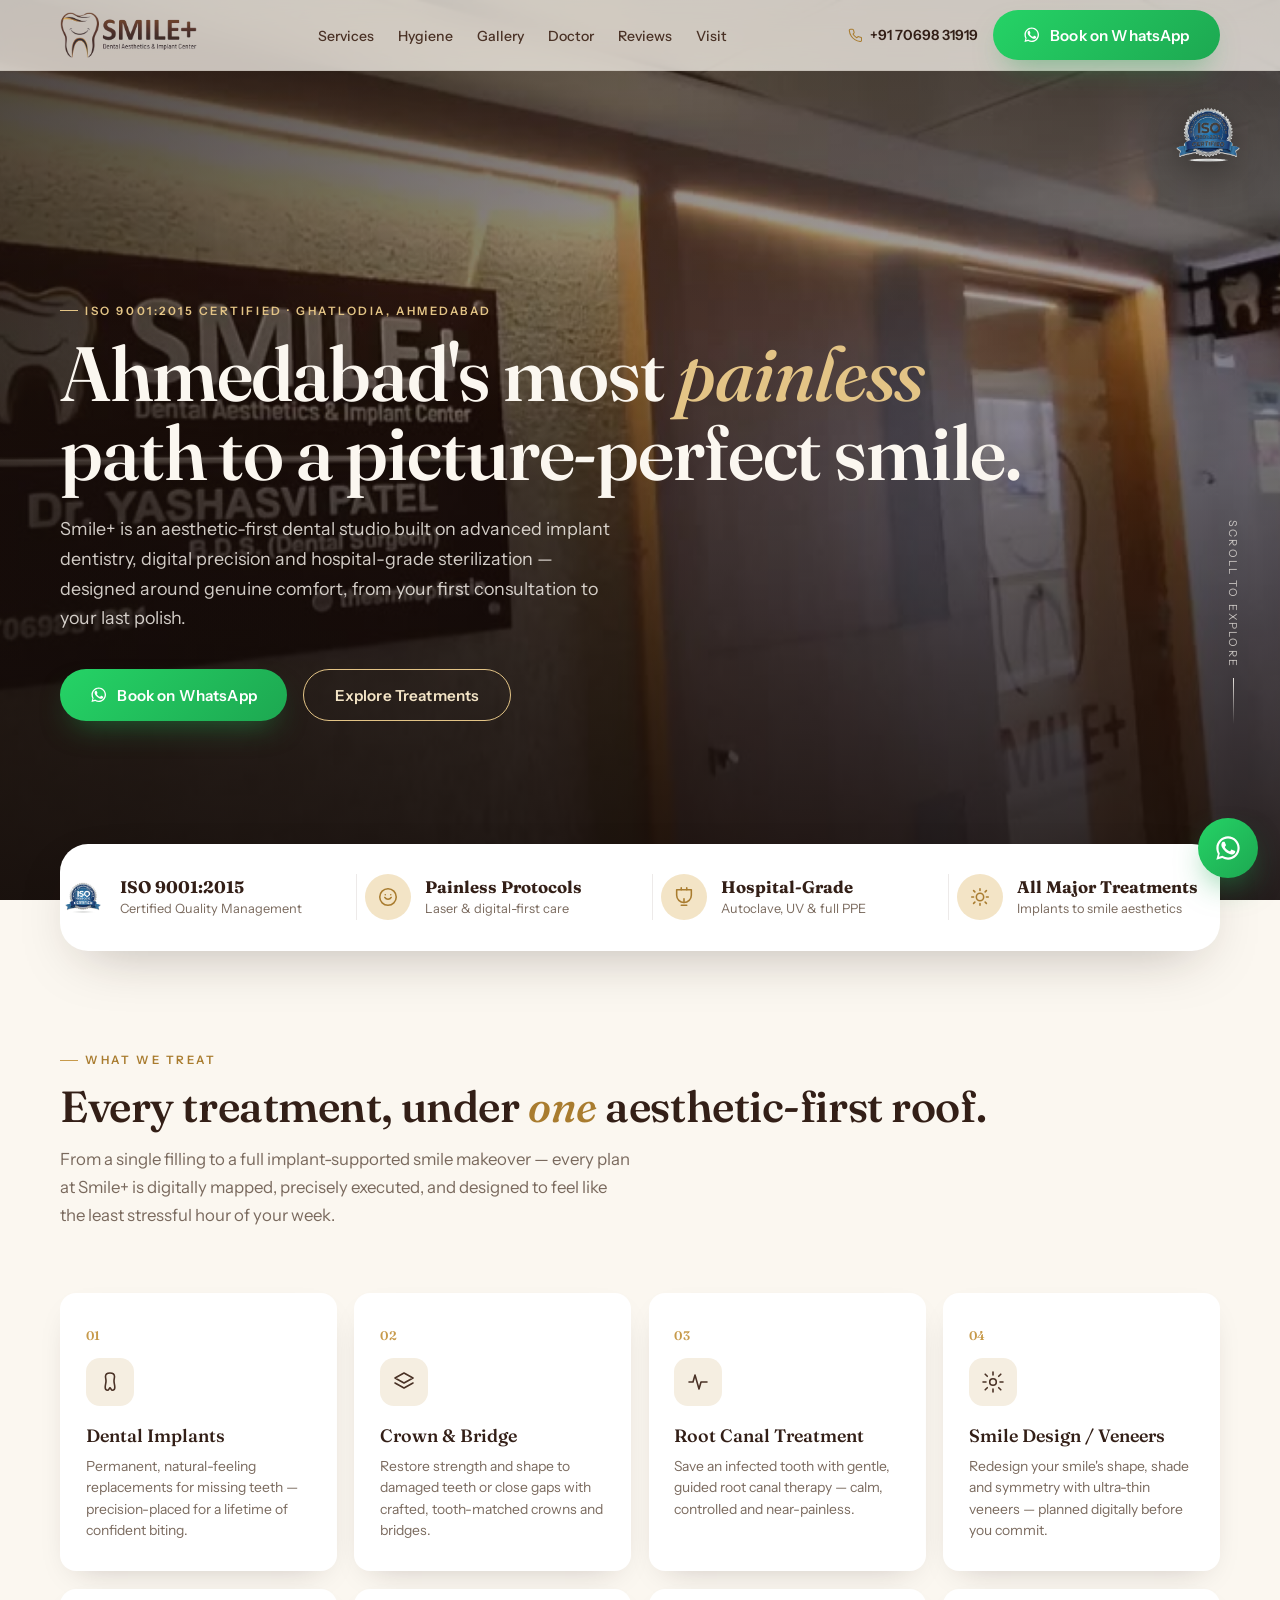
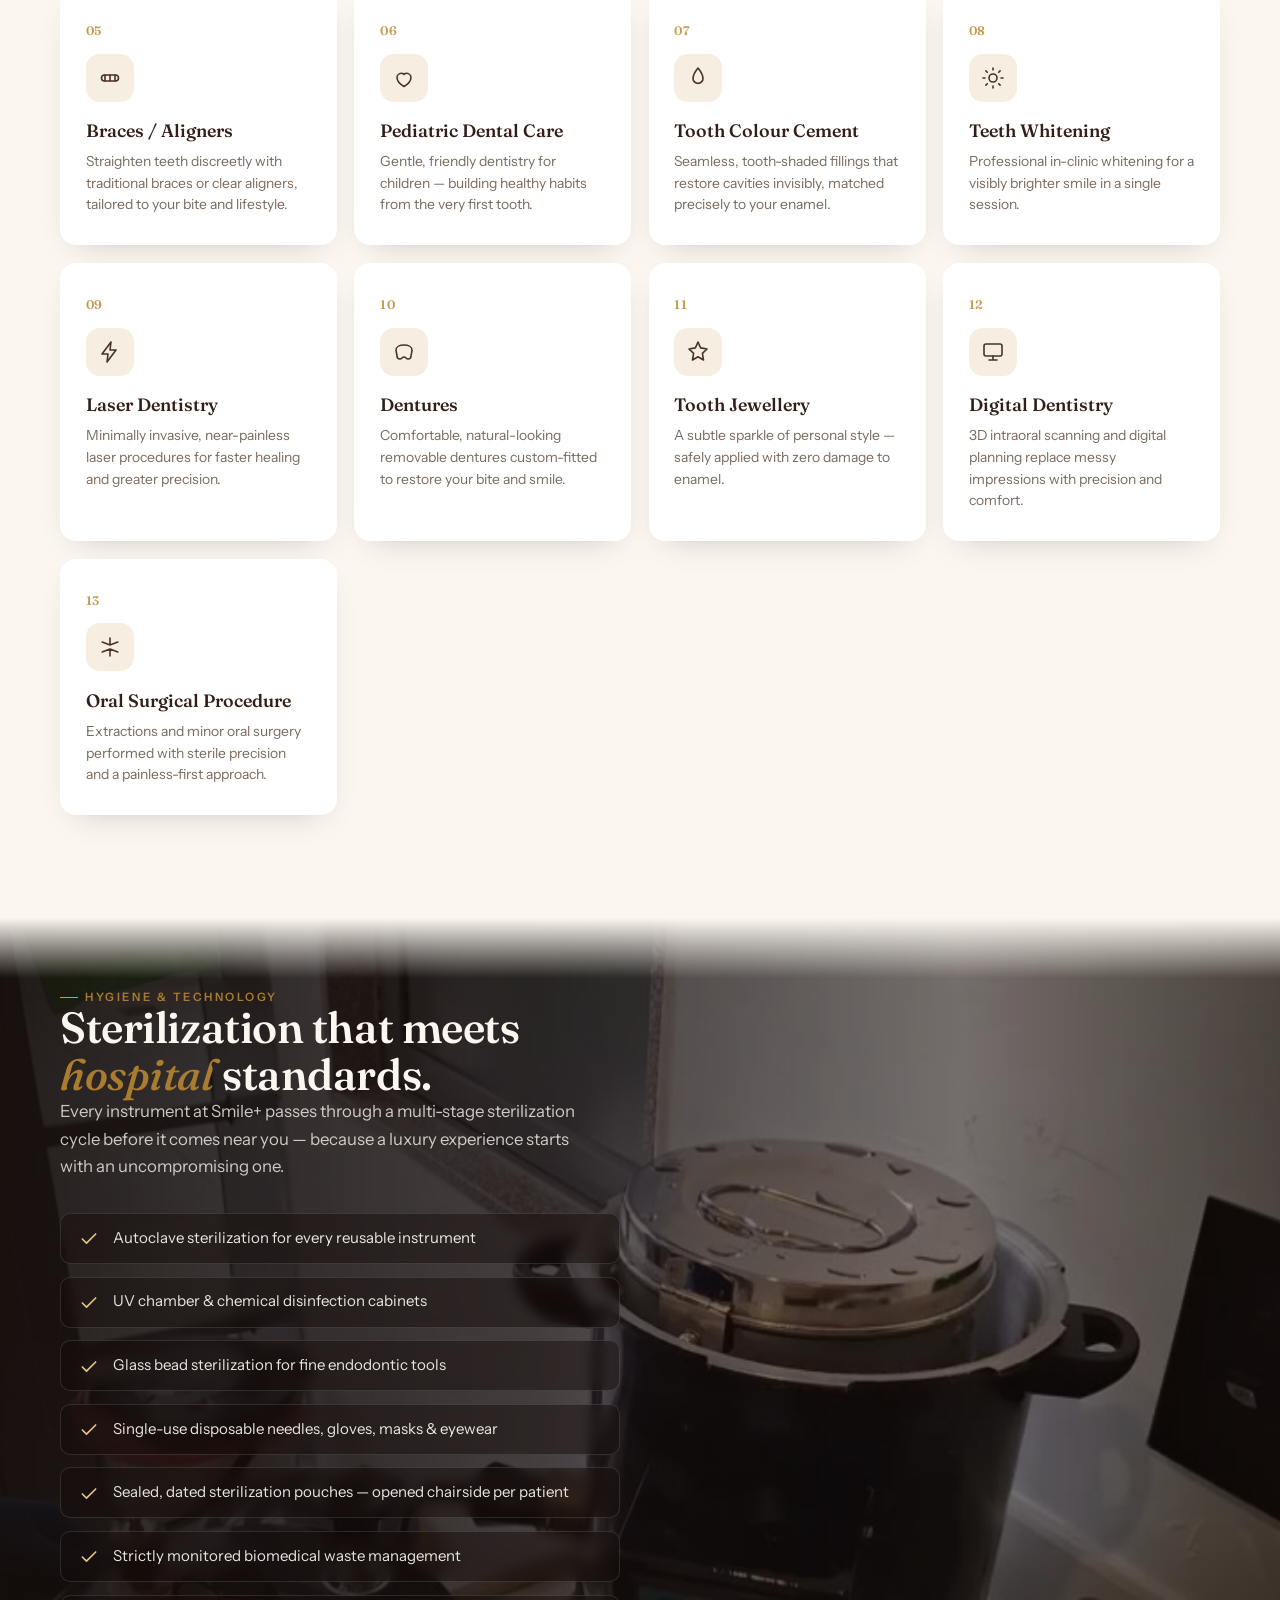
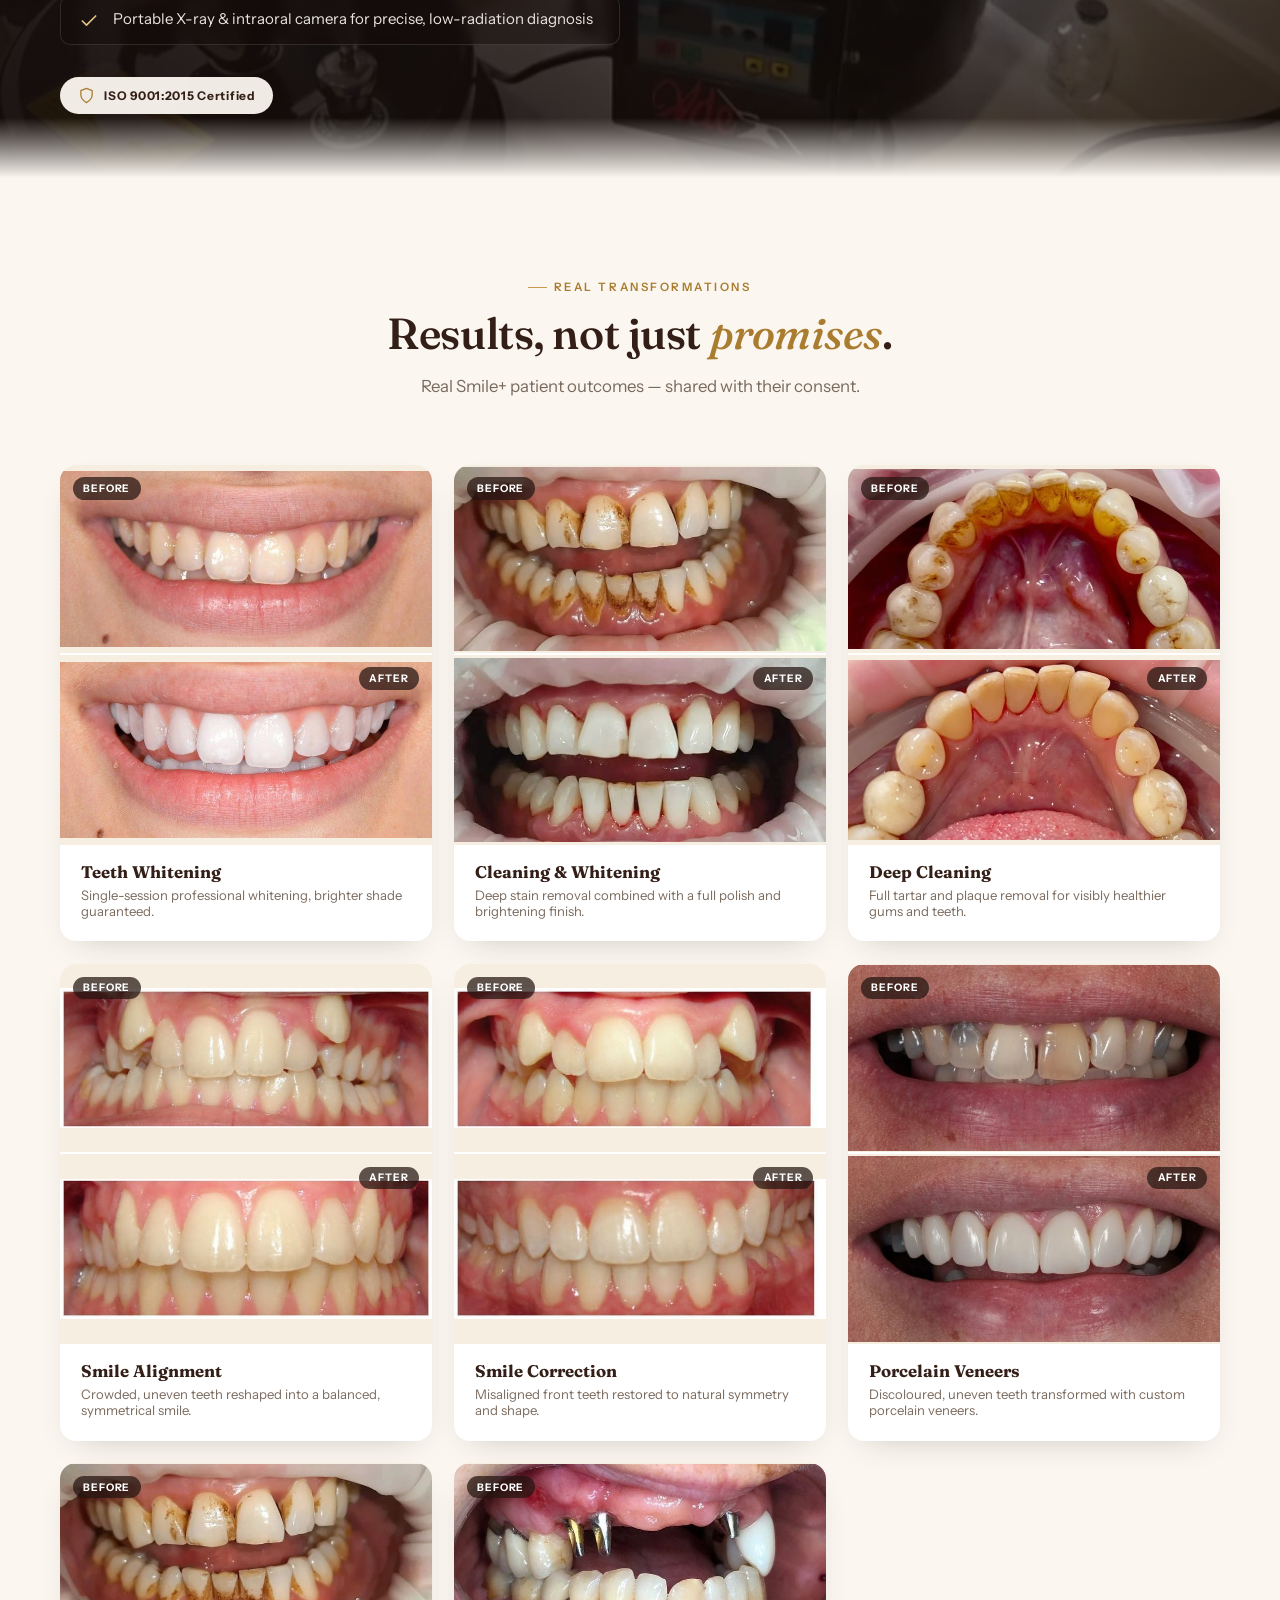
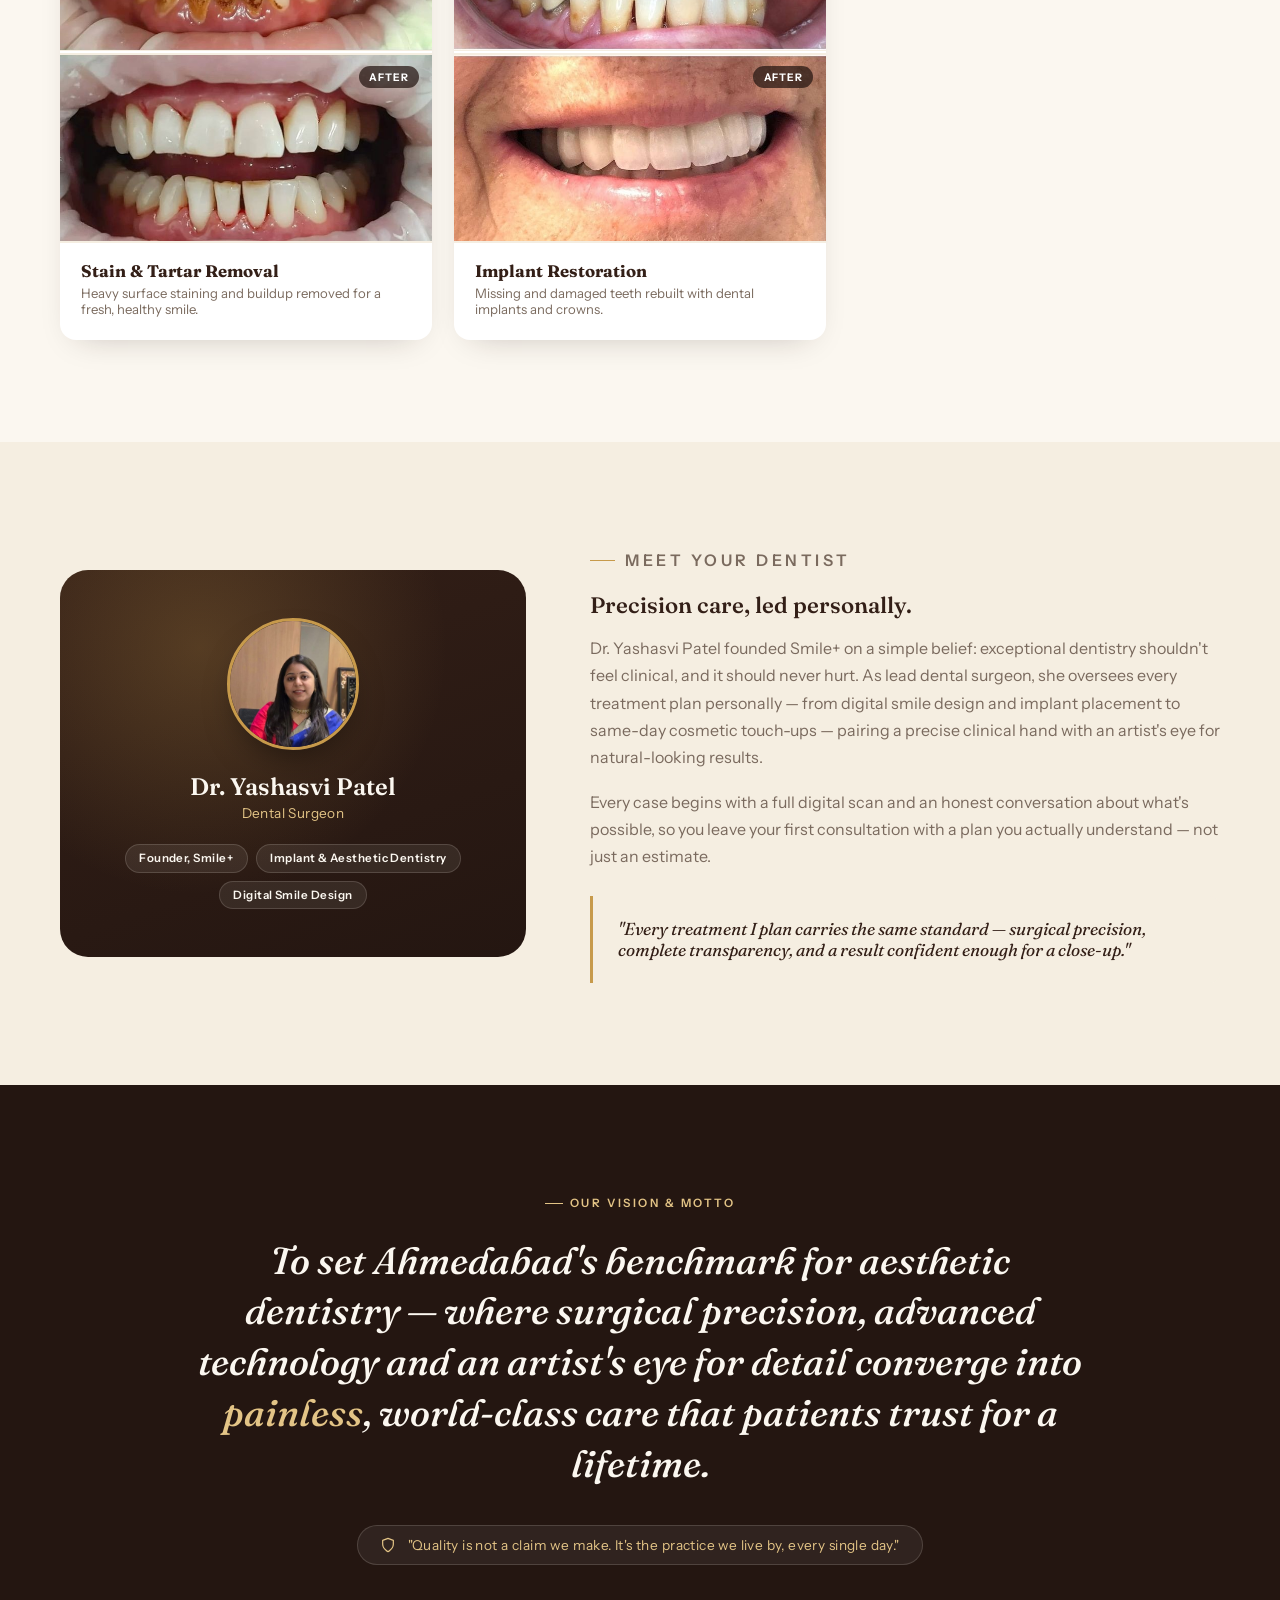
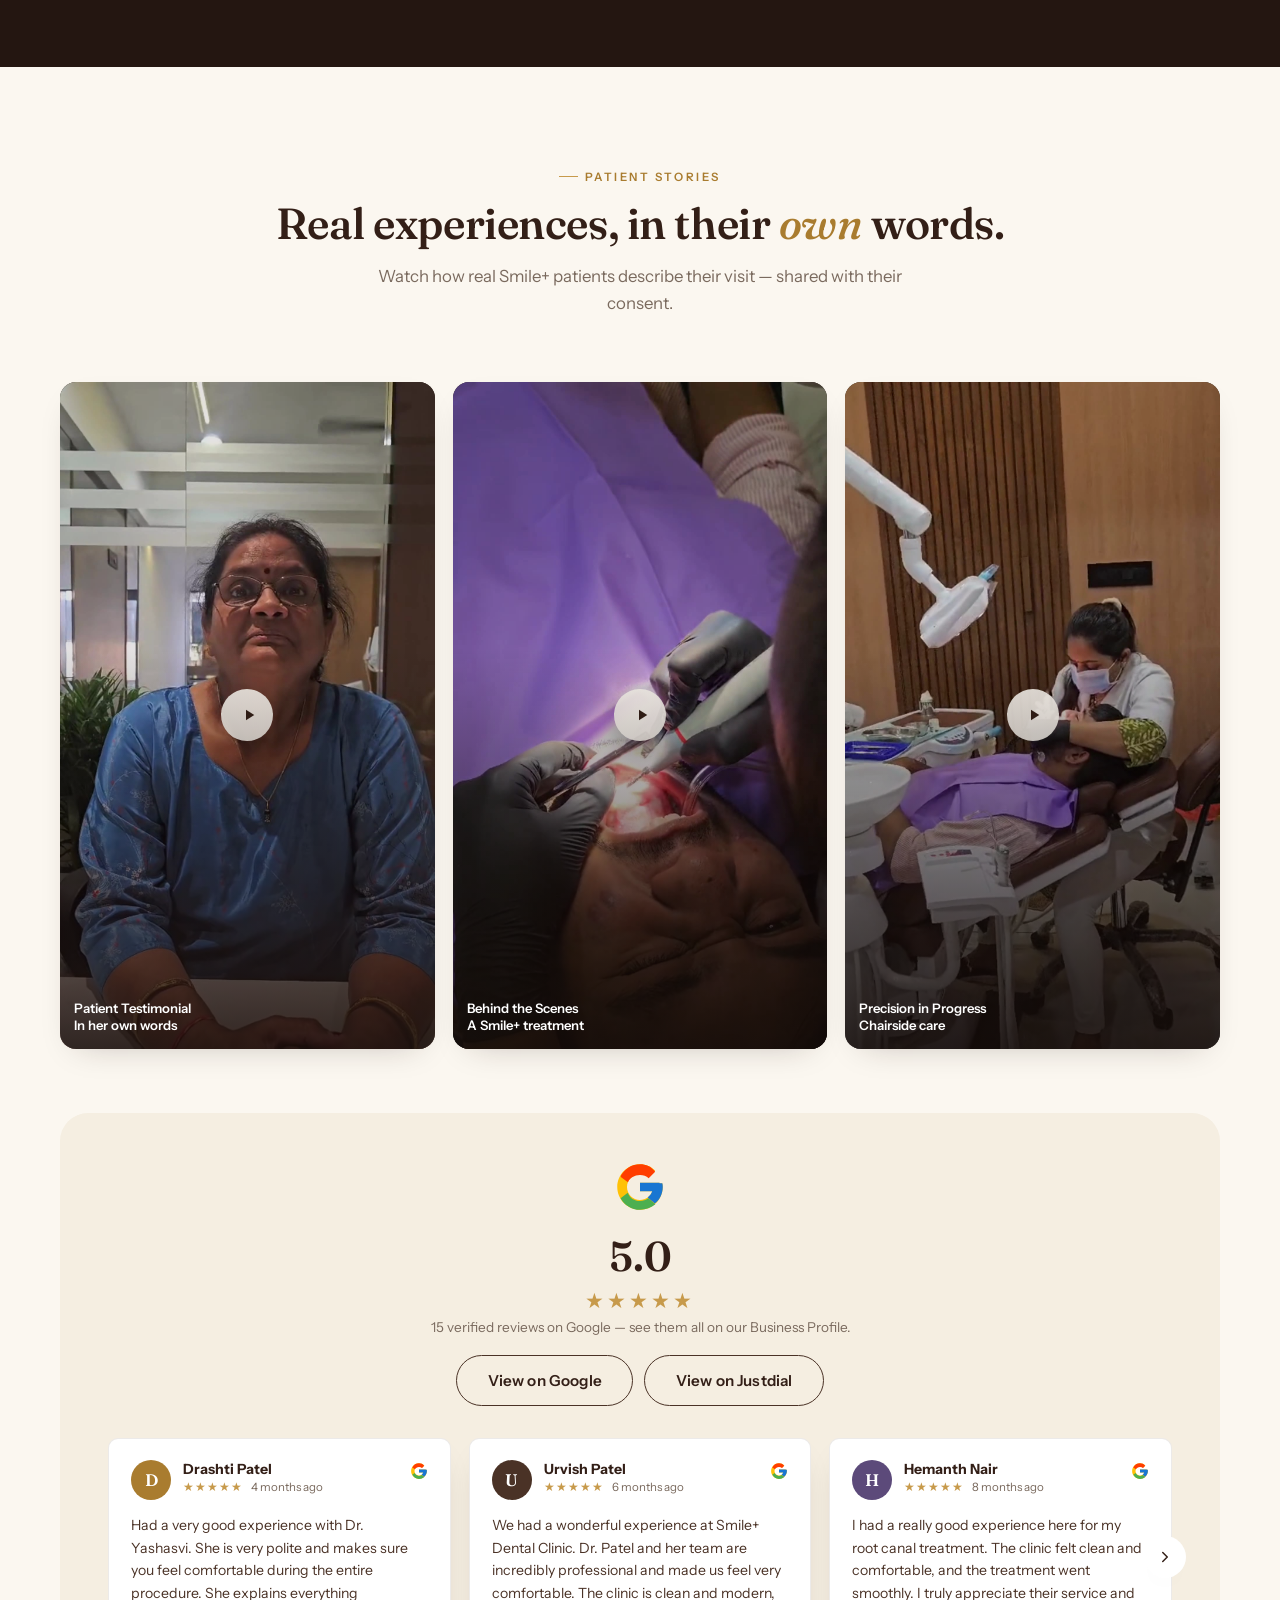
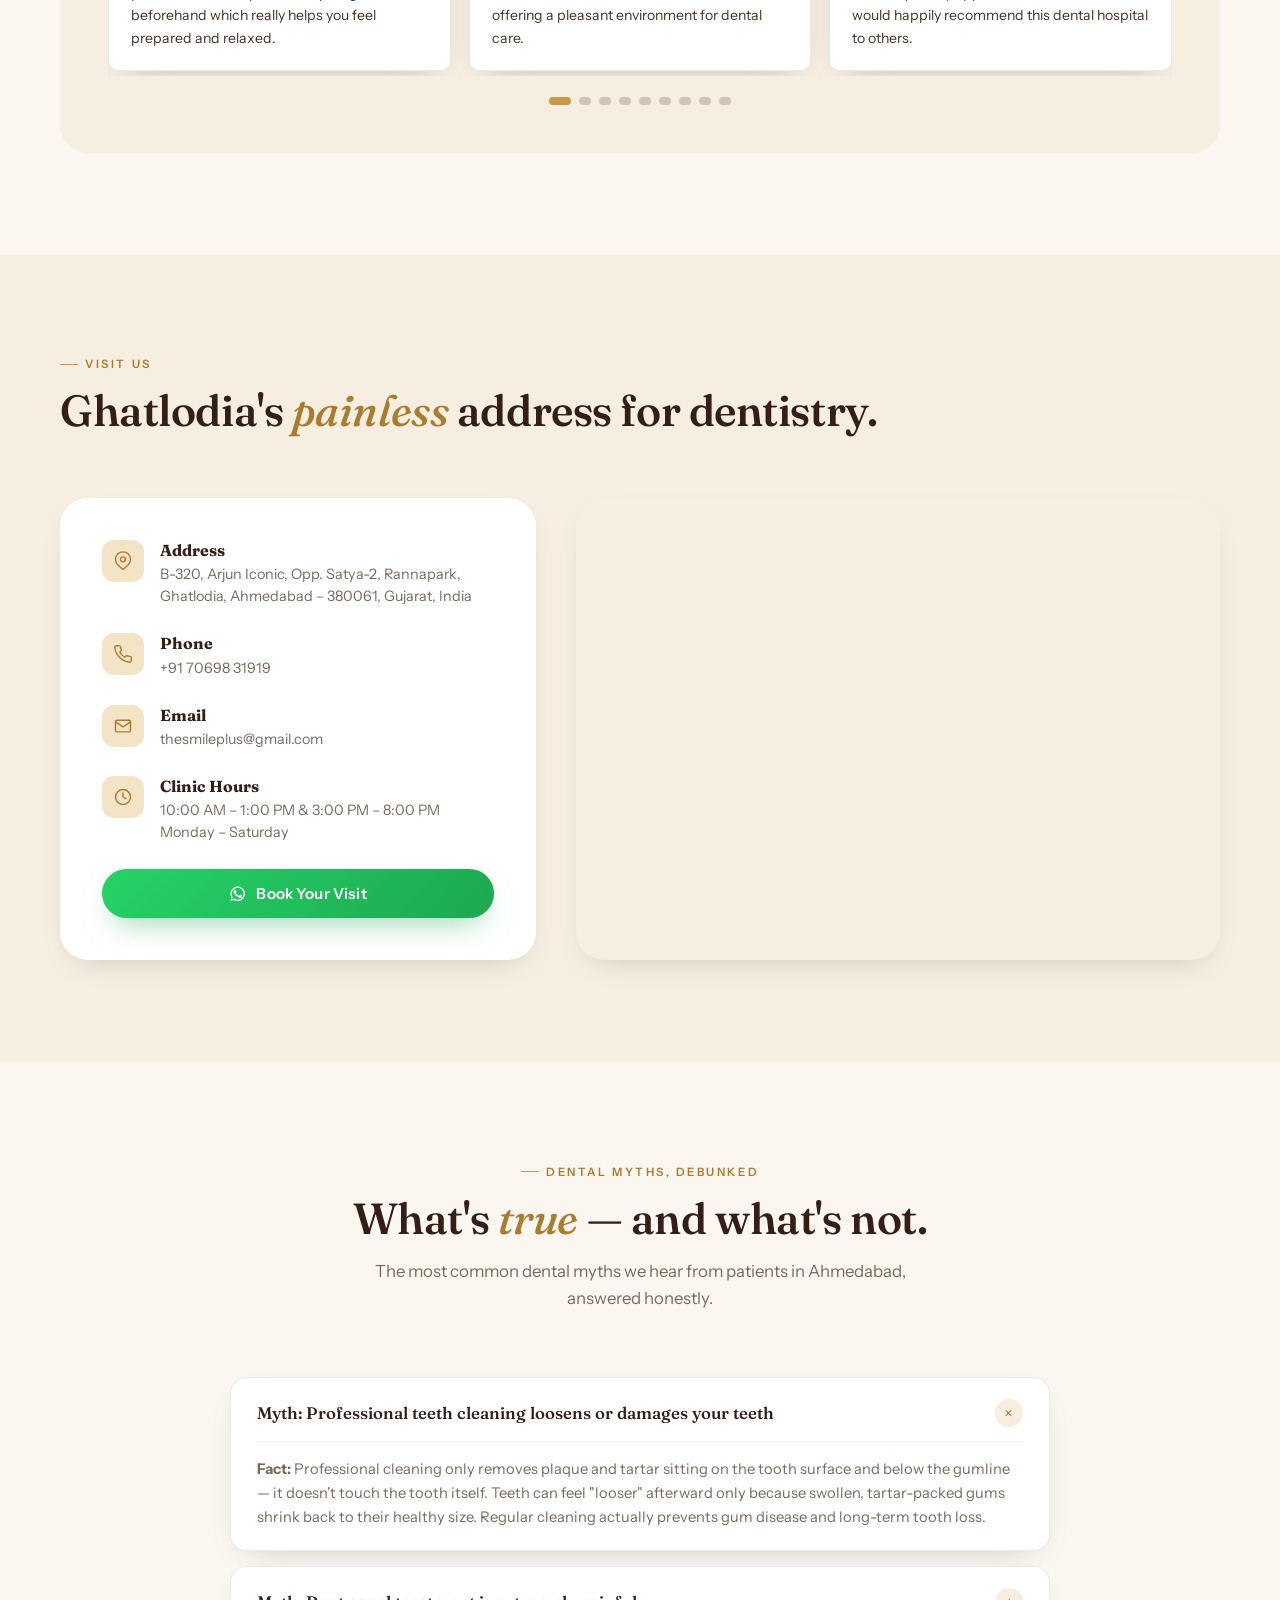
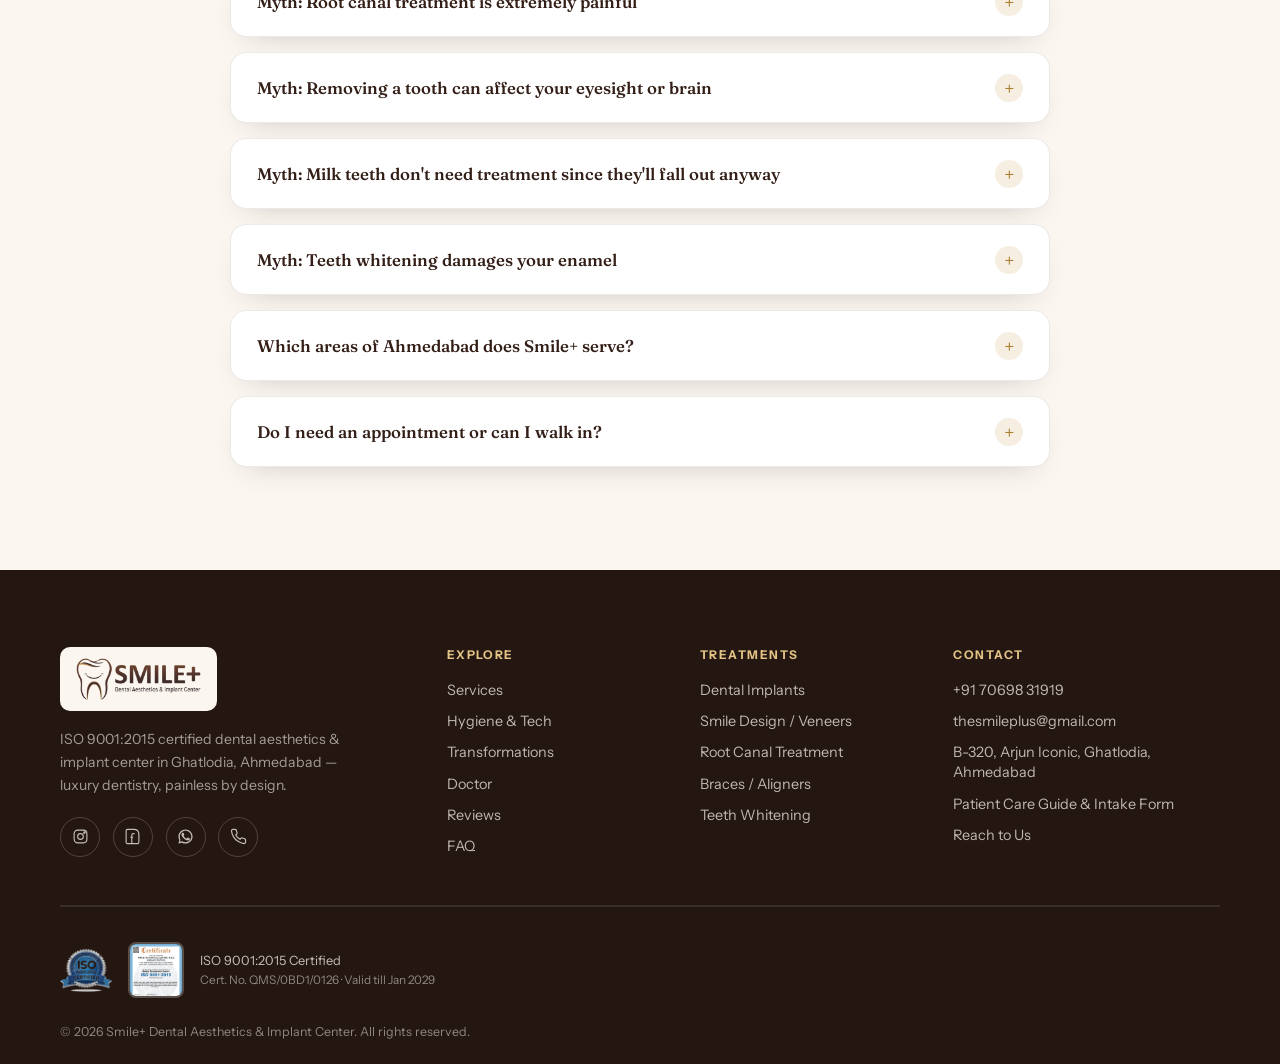
==== index.html @ 5056feba "Update site: SEO restructure, myth-focused FAQ, cleanup unused assets - Fix title/meta description l" ====
<!DOCTYPE html>
<html lang="en">
<head>
<meta charset="UTF-8">
<meta name="viewport" content="width=device-width, initial-scale=1.0">
<title>Best Dental Clinic in Ahmedabad | Smile+</title>
<meta name="description" content="Smile+ is an ISO 9001:2015 certified dental clinic in Ghatlodia, Ahmedabad. Painless implants, smile design &amp; root canal treatment. Book on WhatsApp today.">
<meta name="keywords" content="best dental clinic in Ahmedabad, dental implants Ahmedabad, painless dentist Ghatlodia, smile design Ahmedabad, ISO certified dental clinic, cosmetic dentist Ahmedabad, Dr Yashasvi Patel">
<meta name="robots" content="index, follow">
<link rel="canonical" href="https://www.thesmileplus.in/">

<!-- Open Graph -->
<meta property="og:type" content="website">
<meta property="og:site_name" content="Smile+ Dental Aesthetics & Implant Center">
<meta property="og:title" content="Best Dental Clinic in Ahmedabad | Smile+ Dental Aesthetics & Implant Center">
<meta property="og:description" content="ISO 9001:2015 certified luxury dental clinic in Ghatlodia, Ahmedabad. Painless implants, smile design, and hospital-grade sterilization. Book your visit on WhatsApp.">
<meta property="og:image" content="https://www.thesmileplus.in/assets/img/hero-poster.jpg">
<meta property="og:url" content="https://www.thesmileplus.in/">
<meta property="og:locale" content="en_IN">
<meta name="twitter:card" content="summary_large_image">
<meta name="twitter:title" content="Best Dental Clinic in Ahmedabad | Smile+ Dental Aesthetics & Implant Center">
<meta name="twitter:description" content="ISO 9001:2015 certified luxury dental clinic in Ghatlodia, Ahmedabad. Painless implants, smile design & more.">
<meta name="twitter:image" content="https://www.thesmileplus.in/assets/img/hero-poster.jpg">

<meta name="geo.region" content="IN-GJ">
<meta name="geo.placename" content="Ahmedabad">
<meta name="theme-color" content="#4A3226">

<link rel="icon" href="assets/img/favicon-32.png" sizes="32x32">
<link rel="icon" href="assets/img/favicon-192.png" sizes="192x192">
<link rel="apple-touch-icon" href="assets/img/apple-touch-icon.png">

<link rel="preconnect" href="https://fonts.googleapis.com">
<link rel="preconnect" href="https://fonts.gstatic.com" crossorigin>
<link href="https://fonts.googleapis.com/css2?family=Fraunces:ital,opsz,wght@0,9..144,380..620;1,9..144,380..620&family=Instrument+Sans:wght@400..700&display=swap" rel="stylesheet">
<link rel="stylesheet" href="assets/css/style.css">

<!-- LocalBusiness / Dentist structured data -->
<script type="application/ld+json">
{
  "@context": "https://schema.org",
  "@type": "Dentist",
  "name": "Smile+ Dental Aesthetics & Implant Center",
  "alternateName": "Smile Plus Dental Clinic",
  "image": "https://www.thesmileplus.in/assets/img/hero-poster.jpg",
  "logo": "https://www.thesmileplus.in/assets/img/logo-horizontal.jpg",
  "url": "https://www.thesmileplus.in/",
  "telephone": "+91-70698-31919",
  "priceRange": "₹₹₹",
  "address": {
    "@type": "PostalAddress",
    "streetAddress": "B-320, Arjun Iconic, Opp. Satya-2, Rannapark",
    "addressLocality": "Ghatlodia, Ahmedabad",
    "addressRegion": "Gujarat",
    "postalCode": "380061",
    "addressCountry": "IN"
  },
  "geo": {
    "@type": "GeoCoordinates",
    "latitude": 23.0668467,
    "longitude": 72.5474255
  },
  "hasMap": "https://maps.app.goo.gl/Y56e8TESyDt7L5tAA",
  "openingHoursSpecification": [
    { "@type": "OpeningHoursSpecification", "dayOfWeek": ["Monday","Tuesday","Wednesday","Thursday","Friday","Saturday"], "opens": "10:00", "closes": "13:00" },
    { "@type": "OpeningHoursSpecification", "dayOfWeek": ["Monday","Tuesday","Wednesday","Thursday","Friday","Saturday"], "opens": "15:00", "closes": "20:00" }
  ],
  "medicalSpecialty": ["Dentistry", "Cosmetic Dentistry", "Oral Surgery"],
  "areaServed": [
    { "@type": "Place", "name": "Ghatlodia, Ahmedabad" },
    { "@type": "Place", "name": "Nirnay Nagar, Ahmedabad" },
    { "@type": "Place", "name": "Vijaynagar, Ahmedabad" },
    { "@type": "Place", "name": "Shastrinagar, Ahmedabad" },
    { "@type": "Place", "name": "Ranna Park, Ahmedabad" },
    { "@type": "Place", "name": "Sola, Ahmedabad" },
    { "@type": "Place", "name": "Naranpura, Ahmedabad" },
    { "@type": "City", "name": "Ahmedabad" }
  ],
  "hasOfferCatalog": {
    "@type": "OfferCatalog",
    "name": "Dental Treatments",
    "itemListElement": [
      { "@type": "Offer", "itemOffered": { "@type": "MedicalProcedure", "name": "Dental Implants" } },
      { "@type": "Offer", "itemOffered": { "@type": "MedicalProcedure", "name": "Dental Crown & Bridge" } },
      { "@type": "Offer", "itemOffered": { "@type": "MedicalProcedure", "name": "Root Canal Treatment" } },
      { "@type": "Offer", "itemOffered": { "@type": "MedicalProcedure", "name": "Smile Design / Veneers" } },
      { "@type": "Offer", "itemOffered": { "@type": "MedicalProcedure", "name": "Dental Braces / Aligners" } },
      { "@type": "Offer", "itemOffered": { "@type": "MedicalProcedure", "name": "Pediatric Dental Care" } },
      { "@type": "Offer", "itemOffered": { "@type": "MedicalProcedure", "name": "Teeth Whitening" } },
      { "@type": "Offer", "itemOffered": { "@type": "MedicalProcedure", "name": "Laser Dentistry" } },
      { "@type": "Offer", "itemOffered": { "@type": "MedicalProcedure", "name": "Dentures" } },
      { "@type": "Offer", "itemOffered": { "@type": "MedicalProcedure", "name": "Digital Dentistry / Intraoral Scanning" } },
      { "@type": "Offer", "itemOffered": { "@type": "MedicalProcedure", "name": "Oral Surgical Procedures" } }
    ]
  },
  "aggregateRating": {
    "@type": "AggregateRating",
    "ratingValue": "5.0",
    "reviewCount": "15"
  },
  "review": [
    {
      "@type": "Review",
      "reviewRating": { "@type": "Rating", "ratingValue": "5" },
      "author": { "@type": "Person", "name": "Drashti Patel" },
      "reviewBody": "Had a very good experience with Dr. Yashasvi. She is very polite and makes sure you feel comfortable during the entire procedure. She explains everything beforehand which really helps you feel prepared and relaxed."
    },
    {
      "@type": "Review",
      "reviewRating": { "@type": "Rating", "ratingValue": "5" },
      "author": { "@type": "Person", "name": "Urvish Patel" },
      "reviewBody": "We had a wonderful experience at Smile+ Dental Clinic. Dr. Patel and her team are incredibly professional and made us feel very comfortable. The clinic is clean and modern, offering a pleasant environment for dental care."
    },
    {
      "@type": "Review",
      "reviewRating": { "@type": "Rating", "ratingValue": "5" },
      "author": { "@type": "Person", "name": "Hemanth Nair" },
      "reviewBody": "I had a really good experience here for my root canal treatment. The clinic felt clean and comfortable, and the treatment went smoothly. I truly appreciate their service and would happily recommend this dental hospital to others."
    }
  ],
  "founder": {
    "@type": "Person",
    "name": "Dr. Yashasvi Patel",
    "jobTitle": "Dental Surgeon"
  },
  "sameAs": [
    "https://www.instagram.com/thesmileplus.in",
    "https://www.facebook.com/share/19VB5MRfCB/"
  ],
  "hasCredential": {
    "@type": "EducationalOccupationalCredential",
    "credentialCategory": "ISO 9001:2015 Certification",
    "recognizedBy": { "@type": "Organization", "name": "Quality Control Certification (UASL)" }
  }
}
</script>

<!-- FAQPage structured data -->
<script type="application/ld+json">
{
  "@context": "https://schema.org",
  "@type": "FAQPage",
  "mainEntity": [
    {
      "@type": "Question",
      "name": "Does professional teeth cleaning loosen or damage your teeth?",
      "acceptedAnswer": { "@type": "Answer", "text": "No. Professional cleaning only removes plaque and tartar sitting on the tooth surface and below the gumline — it doesn't touch the tooth itself. Teeth can feel looser afterward only because swollen, tartar-packed gums shrink back to their healthy size. Regular cleaning actually prevents gum disease and long-term tooth loss." }
    },
    {
      "@type": "Question",
      "name": "Is root canal treatment really as painful as people say?",
      "acceptedAnswer": { "@type": "Answer", "text": "This is one of the most outdated dental myths still searched today. Modern root canal treatment is done under local anaesthesia with precise, guided instruments — most patients describe it as no more uncomfortable than getting a filling. The pain people remember is usually from the infection itself, before treatment." }
    },
    {
      "@type": "Question",
      "name": "Can removing a tooth affect your eyesight or brain?",
      "acceptedAnswer": { "@type": "Answer", "text": "No. There is no nerve or blood vessel connection between your teeth and your eyes or brain. Tooth extraction is a locally contained procedure. This myth is widespread in India but has no basis in dental anatomy." }
    },
    {
      "@type": "Question",
      "name": "Do milk teeth really not need treatment since they'll fall out anyway?",
      "acceptedAnswer": { "@type": "Answer", "text": "They do need treatment. Untreated cavities in milk teeth can cause pain and infection, and can damage the permanent tooth developing underneath. Milk teeth also hold space for adult teeth to grow in straight — losing them early often leads to crowding later." }
    },
    {
      "@type": "Question",
      "name": "Does teeth whitening damage your enamel?",
      "acceptedAnswer": { "@type": "Answer", "text": "Dentist-supervised, in-clinic whitening uses controlled concentrations that are safe for enamel. The real risk comes from unsupervised home kits and overuse, which is why a professional assessment before whitening is recommended." }
    },
    {
      "@type": "Question",
      "name": "Which areas of Ahmedabad does Smile+ serve?",
      "acceptedAnswer": { "@type": "Answer", "text": "Smile+ is located in Ghatlodia and is easily accessible for patients from Nirnay Nagar, Vijaynagar, Shastrinagar, Ranna Park, Sola, Naranpura and other nearby parts of Ahmedabad." }
    },
    {
      "@type": "Question",
      "name": "Do I need an appointment or can I walk in?",
      "acceptedAnswer": { "@type": "Answer", "text": "We recommend booking ahead on WhatsApp so we can allocate enough time for your specific treatment, but do call us if you have a dental emergency and we will do our best to accommodate you the same day." }
    }
  ]
}
</script>
</head>
<body>

<!-- ============================================================ HEADER -->
<header class="site-header" id="siteHeader">
  <nav class="nav container">
    <a href="#top" class="nav-logo">
      <img src="assets/img/logo-horizontal-transparent.png" alt="Smile+ Dental Aesthetics & Implant Center" class="nav-logo-img">
    </a>
    <ul class="nav-links">
      <li><a href="#services">Services</a></li>
      <li><a href="#technology">Hygiene</a></li>
      <li><a href="#gallery">Gallery</a></li>
      <li><a href="#doctor">Doctor</a></li>
      <li><a href="#reviews">Reviews</a></li>
      <li><a href="#visit">Visit</a></li>
    </ul>
    <div class="nav-cta">
      <a href="tel:+917069831919" class="nav-phone">
        <svg viewBox="0 0 24 24" fill="none" stroke="currentColor" stroke-width="1.7" stroke-linecap="round" stroke-linejoin="round"><path d="M22 16.92v3a2 2 0 0 1-2.18 2 19.79 19.79 0 0 1-8.63-3.07 19.5 19.5 0 0 1-6-6 19.79 19.79 0 0 1-3.07-8.67A2 2 0 0 1 4.11 2h3a2 2 0 0 1 2 1.72c.127.96.362 1.903.7 2.81a2 2 0 0 1-.45 2.11L8.09 9.91a16 16 0 0 0 6 6l1.27-1.27a2 2 0 0 1 2.11-.45c.907.338 1.85.573 2.81.7A2 2 0 0 1 22 16.92z"/></svg>
        +91 70698 31919
      </a>
      <a href="https://wa.me/917069831919?text=Hi%20Smile%2B%2C%20I%27d%20like%20to%20book%20a%20dental%20consultation." target="_blank" rel="noopener" class="btn btn-primary">
        <svg viewBox="0 0 24 24" fill="currentColor"><path d="M17.47 14.38c-.29-.15-1.7-.84-1.96-.93-.26-.1-.46-.15-.65.15-.19.29-.75.93-.92 1.12-.17.19-.34.22-.63.07-.29-.15-1.22-.45-2.33-1.44-.86-.77-1.44-1.72-1.61-2.01-.17-.29-.02-.45.13-.6.13-.13.29-.34.44-.51.15-.17.19-.29.29-.48.1-.19.05-.36-.02-.51-.07-.15-.65-1.58-.9-2.16-.24-.58-.48-.5-.65-.51-.17-.01-.36-.01-.56-.01-.19 0-.51.07-.78.36-.27.29-1.02 1-1.02 2.43 0 1.43 1.05 2.82 1.19 3.01.15.19 2.07 3.17 5.03 4.44.7.3 1.25.48 1.68.62.7.22 1.34.19 1.85.11.56-.08 1.7-.7 1.94-1.37.24-.68.24-1.26.17-1.38-.07-.12-.26-.19-.55-.34z"/><path d="M12.02 2C6.5 2 2 6.48 2 12c0 1.85.5 3.58 1.36 5.08L2 22l5.06-1.33A9.94 9.94 0 0 0 12.02 22C17.53 22 22 17.52 22 12S17.53 2 12.02 2zm0 18.1c-1.65 0-3.19-.46-4.5-1.26l-.32-.19-3 .79.8-2.93-.21-.3A8.09 8.09 0 0 1 3.9 12c0-4.48 3.64-8.12 8.12-8.12S20.14 7.52 20.14 12s-3.64 8.1-8.12 8.1z"/></svg>
        Book on WhatsApp
      </a>
    </div>
    <button class="nav-toggle" id="navToggle" aria-label="Open menu" aria-expanded="false">
      <svg viewBox="0 0 24 24" fill="none" stroke="currentColor" stroke-width="1.8" stroke-linecap="round"><path d="M4 6h16M4 12h16M4 18h16"/></svg>
    </button>
  </nav>
</header>

<div class="mobile-panel" id="mobilePanel">
  <a href="#services">Services</a>
  <a href="#technology">Hygiene &amp; Tech</a>
  <a href="#gallery">Transformations</a>
  <a href="#doctor">Doctor</a>
  <a href="#reviews">Reviews</a>
  <a href="#visit">Visit Us</a>
  <a href="https://wa.me/917069831919?text=Hi%20Smile%2B%2C%20I%27d%20like%20to%20book%20a%20dental%20consultation." target="_blank" rel="noopener" class="btn btn-primary btn-block">Book on WhatsApp</a>
</div>

<!-- ============================================================ HERO -->
<section class="hero" id="top">
  <div class="hero-media">
    <img src="assets/img/hero-poster.jpg" alt="Smile+ Dental Aesthetics & Implant Center clinic interior" id="heroPoster">
    <video id="heroVideo" muted loop playsinline preload="none" poster="assets/img/hero-poster.jpg" aria-hidden="true">
      <source data-src="assets/video/hero-bg.mp4" type="video/mp4">
    </video>
  </div>
  <img src="assets/img/iso-badge.png" alt="ISO 9001:2015 Certified" class="hero-iso-badge">
  <div class="hero-inner container">
    <p class="eyebrow hero-eyebrow">ISO 9001:2015 Certified &middot; Ghatlodia, Ahmedabad</p>
    <h1 class="hero-title">Ahmedabad's most <em>painless</em><br>path to a picture-perfect smile.</h1>
    <p class="hero-sub">Smile+ is an aesthetic-first dental studio built on advanced implant dentistry, digital precision and hospital-grade sterilization — designed around genuine comfort, from your first consultation to your last polish.</p>
    <div class="hero-actions">
      <a href="https://wa.me/917069831919?text=Hi%20Smile%2B%2C%20I%27d%20like%20to%20book%20a%20dental%20consultation." target="_blank" rel="noopener" class="btn btn-primary">
        <svg viewBox="0 0 24 24" fill="currentColor"><path d="M17.47 14.38c-.29-.15-1.7-.84-1.96-.93-.26-.1-.46-.15-.65.15-.19.29-.75.93-.92 1.12-.17.19-.34.22-.63.07-.29-.15-1.22-.45-2.33-1.44-.86-.77-1.44-1.72-1.61-2.01-.17-.29-.02-.45.13-.6.13-.13.29-.34.44-.51.15-.17.19-.29.29-.48.1-.19.05-.36-.02-.51-.07-.15-.65-1.58-.9-2.16-.24-.58-.48-.5-.65-.51-.17-.01-.36-.01-.56-.01-.19 0-.51.07-.78.36-.27.29-1.02 1-1.02 2.43 0 1.43 1.05 2.82 1.19 3.01.15.19 2.07 3.17 5.03 4.44.7.3 1.25.48 1.68.62.7.22 1.34.19 1.85.11.56-.08 1.7-.7 1.94-1.37.24-.68.24-1.26.17-1.38-.07-.12-.26-.19-.55-.34z"/><path d="M12.02 2C6.5 2 2 6.48 2 12c0 1.85.5 3.58 1.36 5.08L2 22l5.06-1.33A9.94 9.94 0 0 0 12.02 22C17.53 22 22 17.52 22 12S17.53 2 12.02 2zm0 18.1c-1.65 0-3.19-.46-4.5-1.26l-.32-.19-3 .79.8-2.93-.21-.3A8.09 8.09 0 0 1 3.9 12c0-4.48 3.64-8.12 8.12-8.12S20.14 7.52 20.14 12s-3.64 8.1-8.12 8.1z"/></svg>
        Book on WhatsApp
      </a>
      <a href="#services" class="btn btn-outline on-dark">Explore Treatments</a>
    </div>
  </div>
  <div class="hero-scroll">
    <span>Scroll to explore</span>
    <div class="line"></div>
  </div>
</section>

<!-- Trust strip -->
<div class="trust-strip container reveal">
  <div class="container" style="padding-inline:0;">
    <div class="trust-strip-item">
      <div class="icon iso-icon"><img src="assets/img/iso-badge.png" alt="ISO 9001:2015 Certified"></div>
      <div><strong>ISO 9001:2015</strong><span>Certified Quality Management</span></div>
    </div>
    <div class="trust-strip-item">
      <div class="icon"><svg viewBox="0 0 24 24" fill="none" stroke="currentColor" stroke-width="1.7" stroke-linecap="round" stroke-linejoin="round"><circle cx="12" cy="12" r="9"/><path d="M8.5 12.5s1.2 2 3.5 2 3.5-2 3.5-2M9 9.5h.01M15 9.5h.01"/></svg></div>
      <div><strong>Painless Protocols</strong><span>Laser &amp; digital-first care</span></div>
    </div>
    <div class="trust-strip-item">
      <div class="icon"><svg viewBox="0 0 24 24" fill="none" stroke="currentColor" stroke-width="1.7" stroke-linecap="round" stroke-linejoin="round"><path d="M4 4h16v6a8 8 0 0 1-16 0V4z"/><path d="M9 4V2M15 4V2M12 14v4M9 21h6"/></svg></div>
      <div><strong>Hospital-Grade</strong><span>Autoclave, UV &amp; full PPE</span></div>
    </div>
    <div class="trust-strip-item">
      <div class="icon"><svg viewBox="0 0 24 24" fill="none" stroke="currentColor" stroke-width="1.7" stroke-linecap="round" stroke-linejoin="round"><path d="M12 3v2M12 19v2M5 5l1.4 1.4M17.6 17.6 19 19M3 12h2M19 12h2M5 19l1.4-1.4M17.6 6.4 19 5"/><circle cx="12" cy="12" r="4"/></svg></div>
      <div><strong>All Major Treatments</strong><span>Implants to smile aesthetics</span></div>
    </div>
  </div>
</div>

<!-- ============================================================ SERVICES -->
<section class="section ivory" id="services">
  <div class="container">
    <div class="section-head reveal">
      <p class="eyebrow">What We Treat</p>
      <h2 class="section-title">Every treatment, under <em>one</em> aesthetic-first roof.</h2>
      <p class="section-lede">From a single filling to a full implant-supported smile makeover — every plan at Smile+ is digitally mapped, precisely executed, and designed to feel like the least stressful hour of your week.</p>
    </div>
    <div class="services-grid">

      <article class="service-card reveal">
        <span class="num">01</span>
        <div class="icon"><svg viewBox="0 0 24 24" fill="none" stroke="currentColor" stroke-width="1.6" stroke-linecap="round" stroke-linejoin="round"><path d="M12 3c2.5 0 4.5 1.3 4.5 3.6 0 1.6-.5 2.7-.5 4.4 0 2.3.8 4 .8 6.3 0 1.7-1 3-2.3 3-1.4 0-1.7-2.4-2.5-2.4s-1.1 2.4-2.5 2.4c-1.3 0-2.3-1.3-2.3-3 0-2.3.8-4 .8-6.3 0-1.7-.5-2.8-.5-4.4C7.5 4.3 9.5 3 12 3z"/></svg></div>
        <h3>Dental Implants</h3>
        <p>Permanent, natural-feeling replacements for missing teeth — precision-placed for a lifetime of confident biting.</p>
      </article>

      <article class="service-card reveal">
        <span class="num">02</span>
        <div class="icon"><svg viewBox="0 0 24 24" fill="none" stroke="currentColor" stroke-width="1.6" stroke-linecap="round" stroke-linejoin="round"><path d="m12 3 9 5-9 5-9-5 9-5z"/><path d="m3 13 9 5 9-5"/></svg></div>
        <h3>Crown &amp; Bridge</h3>
        <p>Restore strength and shape to damaged teeth or close gaps with crafted, tooth-matched crowns and bridges.</p>
      </article>

      <article class="service-card reveal">
        <span class="num">03</span>
        <div class="icon"><svg viewBox="0 0 24 24" fill="none" stroke="currentColor" stroke-width="1.6" stroke-linecap="round" stroke-linejoin="round"><path d="M3 12h4l2-7 4 14 2-7h6"/></svg></div>
        <h3>Root Canal Treatment</h3>
        <p>Save an infected tooth with gentle, guided root canal therapy — calm, controlled and near-painless.</p>
      </article>

      <article class="service-card reveal">
        <span class="num">04</span>
        <div class="icon"><svg viewBox="0 0 24 24" fill="none" stroke="currentColor" stroke-width="1.6" stroke-linecap="round" stroke-linejoin="round"><path d="M12 2v3M12 19v3M4.2 4.2l2.1 2.1M17.7 17.7l2.1 2.1M2 12h3M19 12h3M4.2 19.8l2.1-2.1M17.7 6.3l2.1-2.1"/><circle cx="12" cy="12" r="3.3"/></svg></div>
        <h3>Smile Design / Veneers</h3>
        <p>Redesign your smile's shape, shade and symmetry with ultra-thin veneers — planned digitally before you commit.</p>
      </article>

      <article class="service-card reveal">
        <span class="num">05</span>
        <div class="icon"><svg viewBox="0 0 24 24" fill="none" stroke="currentColor" stroke-width="1.6" stroke-linecap="round" stroke-linejoin="round"><rect x="3.5" y="9" width="17" height="6" rx="3"/><path d="M7 9v6M12 9v6M17 9v6"/></svg></div>
        <h3>Braces / Aligners</h3>
        <p>Straighten teeth discreetly with traditional braces or clear aligners, tailored to your bite and lifestyle.</p>
      </article>

      <article class="service-card reveal">
        <span class="num">06</span>
        <div class="icon"><svg viewBox="0 0 24 24" fill="none" stroke="currentColor" stroke-width="1.6" stroke-linecap="round" stroke-linejoin="round"><path d="M12 20.5s-7-4.2-7-9.3A4.2 4.2 0 0 1 12 8.4a4.2 4.2 0 0 1 7 2.8c0 5.1-7 9.3-7 9.3z"/></svg></div>
        <h3>Pediatric Dental Care</h3>
        <p>Gentle, friendly dentistry for children — building healthy habits from the very first tooth.</p>
      </article>

      <article class="service-card reveal">
        <span class="num">07</span>
        <div class="icon"><svg viewBox="0 0 24 24" fill="none" stroke="currentColor" stroke-width="1.6" stroke-linecap="round" stroke-linejoin="round"><path d="M12 2s5 6.2 5 10.4A5 5 0 0 1 7 12.4C7 8.2 12 2 12 2z"/></svg></div>
        <h3>Tooth Colour Cement</h3>
        <p>Seamless, tooth-shaded fillings that restore cavities invisibly, matched precisely to your enamel.</p>
      </article>

      <article class="service-card reveal">
        <span class="num">08</span>
        <div class="icon"><svg viewBox="0 0 24 24" fill="none" stroke="currentColor" stroke-width="1.6" stroke-linecap="round" stroke-linejoin="round"><circle cx="12" cy="12" r="4"/><path d="M12 2v2M12 20v2M4.9 4.9l1.4 1.4M17.7 17.7l1.4 1.4M2 12h2M20 12h2M4.9 19.1l1.4-1.4M17.7 6.3l1.4-1.4"/></svg></div>
        <h3>Teeth Whitening</h3>
        <p>Professional in-clinic whitening for a visibly brighter smile in a single session.</p>
      </article>

      <article class="service-card reveal">
        <span class="num">09</span>
        <div class="icon"><svg viewBox="0 0 24 24" fill="none" stroke="currentColor" stroke-width="1.6" stroke-linecap="round" stroke-linejoin="round"><path d="M13 2 4 14h6l-1 8 9-12h-6l1-8z"/></svg></div>
        <h3>Laser Dentistry</h3>
        <p>Minimally invasive, near-painless laser procedures for faster healing and greater precision.</p>
      </article>

      <article class="service-card reveal">
        <span class="num">10</span>
        <div class="icon"><svg viewBox="0 0 24 24" fill="none" stroke="currentColor" stroke-width="1.6" stroke-linecap="round" stroke-linejoin="round"><path d="M4 10c0-3 3.5-5 8-5s8 2 8 5-1 4-1 6-1 3-3 3-2-2-4-2-2 2-4 2-3-1-3-3-1-4-1-6z"/></svg></div>
        <h3>Dentures</h3>
        <p>Comfortable, natural-looking removable dentures custom-fitted to restore your bite and smile.</p>
      </article>

      <article class="service-card reveal">
        <span class="num">11</span>
        <div class="icon"><svg viewBox="0 0 24 24" fill="none" stroke="currentColor" stroke-width="1.6" stroke-linecap="round" stroke-linejoin="round"><path d="m12 2 2.6 5.9L21 9l-4.6 4.4L17.5 20 12 16.8 6.5 20l1.1-6.6L3 9l6.4-1.1L12 2z"/></svg></div>
        <h3>Tooth Jewellery</h3>
        <p>A subtle sparkle of personal style — safely applied with zero damage to enamel.</p>
      </article>

      <article class="service-card reveal">
        <span class="num">12</span>
        <div class="icon"><svg viewBox="0 0 24 24" fill="none" stroke="currentColor" stroke-width="1.6" stroke-linecap="round" stroke-linejoin="round"><rect x="3" y="4" width="18" height="12" rx="2"/><path d="M8 20h8M12 16v4"/></svg></div>
        <h3>Digital Dentistry</h3>
        <p>3D intraoral scanning and digital planning replace messy impressions with precision and comfort.</p>
      </article>

      <article class="service-card reveal">
        <span class="num">13</span>
        <div class="icon"><svg viewBox="0 0 24 24" fill="none" stroke="currentColor" stroke-width="1.6" stroke-linecap="round" stroke-linejoin="round"><path d="M12 3v7M12 21v-7M4.2 7 12 10l7.8-3M4.2 17 12 14l7.8 3"/></svg></div>
        <h3>Oral Surgical Procedure</h3>
        <p>Extractions and minor oral surgery performed with sterile precision and a painless-first approach.</p>
      </article>

    </div>
  </div>
</section>

<!-- ============================================================ TECHNOLOGY / STERILIZATION -->
<section class="tech-hero" id="technology">
  <div class="tech-hero-media">
    <img src="assets/img/thumb-sterilized-equipment.jpg" alt="Sterilization equipment at Smile+ Dental" id="techPoster">
    <video id="techVideo" muted loop playsinline preload="none" poster="assets/img/thumb-sterilized-equipment.jpg" aria-hidden="true">
      <source data-src="assets/video/sterilized-equipment.mp4" type="video/mp4">
    </video>
  </div>
  <div class="tech-hero-inner container reveal">
    <p class="eyebrow">Hygiene &amp; Technology</p>
    <h2 class="section-title">Sterilization that meets <em>hospital</em> standards.</h2>
    <p class="section-lede">Every instrument at Smile+ passes through a multi-stage sterilization cycle before it comes near you — because a luxury experience starts with an uncompromising one.</p>
    <ul class="tech-checklist">
      <li><svg viewBox="0 0 24 24" fill="none" stroke="currentColor" stroke-width="2" stroke-linecap="round" stroke-linejoin="round"><path d="M20 6 9 17l-5-5"/></svg> Autoclave sterilization for every reusable instrument</li>
      <li><svg viewBox="0 0 24 24" fill="none" stroke="currentColor" stroke-width="2" stroke-linecap="round" stroke-linejoin="round"><path d="M20 6 9 17l-5-5"/></svg> UV chamber &amp; chemical disinfection cabinets</li>
      <li><svg viewBox="0 0 24 24" fill="none" stroke="currentColor" stroke-width="2" stroke-linecap="round" stroke-linejoin="round"><path d="M20 6 9 17l-5-5"/></svg> Glass bead sterilization for fine endodontic tools</li>
      <li><svg viewBox="0 0 24 24" fill="none" stroke="currentColor" stroke-width="2" stroke-linecap="round" stroke-linejoin="round"><path d="M20 6 9 17l-5-5"/></svg> Single-use disposable needles, gloves, masks &amp; eyewear</li>
      <li><svg viewBox="0 0 24 24" fill="none" stroke="currentColor" stroke-width="2" stroke-linecap="round" stroke-linejoin="round"><path d="M20 6 9 17l-5-5"/></svg> Sealed, dated sterilization pouches — opened chairside per patient</li>
      <li><svg viewBox="0 0 24 24" fill="none" stroke="currentColor" stroke-width="2" stroke-linecap="round" stroke-linejoin="round"><path d="M20 6 9 17l-5-5"/></svg> Strictly monitored biomedical waste management</li>
      <li><svg viewBox="0 0 24 24" fill="none" stroke="currentColor" stroke-width="2" stroke-linecap="round" stroke-linejoin="round"><path d="M20 6 9 17l-5-5"/></svg> Portable X-ray &amp; intraoral camera for precise, low-radiation diagnosis</li>
    </ul>
    <span class="iso-chip standalone">
      <svg viewBox="0 0 24 24" fill="none" stroke="currentColor" stroke-width="1.8" stroke-linecap="round" stroke-linejoin="round"><path d="M12 2l8 3v6c0 5-3.5 8.5-8 11-4.5-2.5-8-6-8-11V5l8-3z"/></svg>
      ISO 9001:2015 Certified
    </span>
  </div>
</section>

<!-- ============================================================ GALLERY / BEFORE-AFTER -->
<section class="section ivory" id="gallery">
  <div class="container">
    <div class="section-head center reveal">
      <p class="eyebrow">Real Transformations</p>
      <h2 class="section-title">Results, not just <em>promises</em>.</h2>
      <p class="section-lede">Real Smile+ patient outcomes — shared with their consent.</p>
    </div>
    <div class="gallery-grid">
      <div class="ba-card reveal">
        <div class="ba-static">
          <div class="ba-static-half">
            <img src="assets/img/ba-teeth-whitening-before.jpg" alt="Before teeth whitening treatment at Smile+">
            <span class="ba-tag before">Before</span>
          </div>
          <div class="ba-static-half">
            <img src="assets/img/ba-teeth-whitening-after.jpg" alt="After teeth whitening treatment at Smile+">
            <span class="ba-tag after">After</span>
          </div>
        </div>
        <div class="ba-caption"><h3>Teeth Whitening</h3><p>Single-session professional whitening, brighter shade guaranteed.</p></div>
      </div>
      <div class="ba-card reveal">
        <div class="ba-static">
          <div class="ba-static-half">
            <img src="assets/img/ba-cleaning-whitening-before.jpg" alt="Before cleaning and whitening treatment at Smile+">
            <span class="ba-tag before">Before</span>
          </div>
          <div class="ba-static-half">
            <img src="assets/img/ba-cleaning-whitening-after.jpg" alt="After cleaning and whitening treatment at Smile+">
            <span class="ba-tag after">After</span>
          </div>
        </div>
        <div class="ba-caption"><h3>Cleaning &amp; Whitening</h3><p>Deep stain removal combined with a full polish and brightening finish.</p></div>
      </div>
      <div class="ba-card reveal">
        <div class="ba-static">
          <div class="ba-static-half">
            <img src="assets/img/ba-deep-cleaning-before.jpg" alt="Before deep cleaning treatment at Smile+">
            <span class="ba-tag before">Before</span>
          </div>
          <div class="ba-static-half">
            <img src="assets/img/ba-deep-cleaning-after.jpg" alt="After deep cleaning treatment at Smile+">
            <span class="ba-tag after">After</span>
          </div>
        </div>
        <div class="ba-caption"><h3>Deep Cleaning</h3><p>Full tartar and plaque removal for visibly healthier gums and teeth.</p></div>
      </div>
      <div class="ba-card reveal">
        <div class="ba-static">
          <div class="ba-static-half">
            <img src="assets/img/ba-crowding-1-before.jpg" alt="Before smile alignment treatment at Smile+">
            <span class="ba-tag before">Before</span>
          </div>
          <div class="ba-static-half">
            <img src="assets/img/ba-crowding-1-after.jpg" alt="After smile alignment treatment at Smile+">
            <span class="ba-tag after">After</span>
          </div>
        </div>
        <div class="ba-caption"><h3>Smile Alignment</h3><p>Crowded, uneven teeth reshaped into a balanced, symmetrical smile.</p></div>
      </div>
      <div class="ba-card reveal">
        <div class="ba-static">
          <div class="ba-static-half">
            <img src="assets/img/ba-crowding-2-before.jpg" alt="Before smile correction treatment at Smile+">
            <span class="ba-tag before">Before</span>
          </div>
          <div class="ba-static-half">
            <img src="assets/img/ba-crowding-2-after.jpg" alt="After smile correction treatment at Smile+">
            <span class="ba-tag after">After</span>
          </div>
        </div>
        <div class="ba-caption"><h3>Smile Correction</h3><p>Misaligned front teeth restored to natural symmetry and shape.</p></div>
      </div>
      <div class="ba-card reveal">
        <div class="ba-static">
          <div class="ba-static-half">
            <img src="assets/img/ba-veneers-1-before.jpg" alt="Before porcelain veneers treatment at Smile+">
            <span class="ba-tag before">Before</span>
          </div>
          <div class="ba-static-half">
            <img src="assets/img/ba-veneers-1-after.jpg" alt="After porcelain veneers treatment at Smile+">
            <span class="ba-tag after">After</span>
          </div>
        </div>
        <div class="ba-caption"><h3>Porcelain Veneers</h3><p>Discoloured, uneven teeth transformed with custom porcelain veneers.</p></div>
      </div>
      <div class="ba-card reveal">
        <div class="ba-static">
          <div class="ba-static-half">
            <img src="assets/img/ba-cleaning-2-before.jpg" alt="Before stain and tartar removal at Smile+">
            <span class="ba-tag before">Before</span>
          </div>
          <div class="ba-static-half">
            <img src="assets/img/ba-cleaning-2-after.jpg" alt="After stain and tartar removal at Smile+">
            <span class="ba-tag after">After</span>
          </div>
        </div>
        <div class="ba-caption"><h3>Stain &amp; Tartar Removal</h3><p>Heavy surface staining and buildup removed for a fresh, healthy smile.</p></div>
      </div>
      <div class="ba-card reveal">
        <div class="ba-static">
          <div class="ba-static-half">
            <img src="assets/img/ba-implant-1-before.jpg" alt="Before implant restoration treatment at Smile+">
            <span class="ba-tag before">Before</span>
          </div>
          <div class="ba-static-half">
            <img src="assets/img/ba-implant-1-after.jpg" alt="After implant restoration treatment at Smile+">
            <span class="ba-tag after">After</span>
          </div>
        </div>
        <div class="ba-caption"><h3>Implant Restoration</h3><p>Missing and damaged teeth rebuilt with dental implants and crowns.</p></div>
      </div>
    </div>
  </div>
</section>

<!-- ============================================================ DOCTOR -->
<section class="section panel" id="doctor">
  <div class="container">
    <div class="doctor-layout">
      <div class="doctor-card reveal">
        <div class="doctor-photo">
          <img src="assets/img/dr-yashasvi-patel.jpg" alt="Dr. Yashasvi Patel, Founder and Dental Surgeon at Smile+ Dental Aesthetics & Implant Center">
        </div>
        <h3>Dr. Yashasvi Patel</h3>
        <p class="cred">Dental Surgeon</p>
        <div class="role-tags">
          <span>Founder, Smile+</span>
          <span>Implant &amp; Aesthetic Dentistry</span>
          <span>Digital Smile Design</span>
        </div>
      </div>
      <div class="doctor-content reveal">
        <p class="eyebrow">Meet Your Dentist</p>
        <h2 class="doctor-heading">Precision care, led personally.</h2>
        <p>Dr. Yashasvi Patel founded Smile+ on a simple belief: exceptional dentistry shouldn't feel clinical, and it should never hurt. As lead dental surgeon, she oversees every treatment plan personally — from digital smile design and implant placement to same-day cosmetic touch-ups — pairing a precise clinical hand with an artist's eye for natural-looking results.</p>
        <p>Every case begins with a full digital scan and an honest conversation about what's possible, so you leave your first consultation with a plan you actually understand — not just an estimate.</p>
        <div class="doctor-quote">"Every treatment I plan carries the same standard — surgical precision, complete transparency, and a result confident enough for a close-up."</div>
      </div>
    </div>
  </div>
</section>

<!-- ============================================================ VISION & MOTTO -->
<section class="section dark">
  <div class="container">
    <div class="vision-wrap reveal">
      <p class="eyebrow">Our Vision &amp; Motto</p>
      <h2 class="vision-quote">To set Ahmedabad's benchmark for aesthetic dentistry — where surgical precision, advanced technology and an artist's eye for detail converge into <em>painless</em>, world-class care that patients trust for a lifetime.</h2>
      <span class="motto-pill">
        <svg viewBox="0 0 24 24" width="16" height="16" fill="none" stroke="currentColor" stroke-width="1.8" stroke-linecap="round" stroke-linejoin="round"><path d="M12 2l8 3v6c0 5-3.5 8.5-8 11-4.5-2.5-8-6-8-11V5l8-3z"/></svg>
        "Quality is not a claim we make. It's the practice we live by, every single day."
      </span>
    </div>
  </div>
</section>

<!-- ============================================================ TESTIMONIALS / REVIEWS -->
<section class="section ivory" id="reviews">
  <div class="container">
    <div class="section-head center reveal">
      <p class="eyebrow">Patient Stories</p>
      <h2 class="section-title">Real experiences, in their <em>own</em> words.</h2>
      <p class="section-lede">Watch how real Smile+ patients describe their visit — shared with their consent.</p>
    </div>
    <div class="video-grid">
      <div class="video-card reveal video-trigger" data-video="assets/video/patient-testimonial-1.mp4" data-poster="assets/img/thumb-testimonial-1.jpg">
        <img src="assets/img/thumb-testimonial-1.jpg" alt="Smile+ patient testimonial video thumbnail">
        <span class="play-badge"><svg viewBox="0 0 24 24" fill="currentColor"><path d="M8 5v14l11-7z"/></svg></span>
        <span class="vc-label">Patient Testimonial<br>In her own words</span>
      </div>
      <div class="video-card reveal video-trigger" data-video="assets/video/patient-treatment-1.mp4" data-poster="assets/img/thumb-treatment-1.jpg">
        <img src="assets/img/thumb-treatment-1.jpg" alt="Patient treatment in progress at Smile+ video thumbnail">
        <span class="play-badge"><svg viewBox="0 0 24 24" fill="currentColor"><path d="M8 5v14l11-7z"/></svg></span>
        <span class="vc-label">Behind the Scenes<br>A Smile+ treatment</span>
      </div>
      <div class="video-card reveal video-trigger" data-video="assets/video/patient-treatment-2.mp4" data-poster="assets/img/thumb-treatment-2.jpg">
        <img src="assets/img/thumb-treatment-2.jpg" alt="Chairside dental care at Smile+ video thumbnail">
        <span class="play-badge"><svg viewBox="0 0 24 24" fill="currentColor"><path d="M8 5v14l11-7z"/></svg></span>
        <span class="vc-label">Precision in Progress<br>Chairside care</span>
      </div>
    </div>

    <div class="reviews-block reveal">
      <div class="reviews-google">
        <svg class="google-g" viewBox="0 0 48 48"><path fill="#FFC107" d="M43.6 20.5H42V20H24v8h11.3C33.7 32.9 29.3 36 24 36c-6.6 0-12-5.4-12-12s5.4-12 12-12c3.1 0 5.8 1.1 8 3l6-6C34.5 5.1 29.6 3 24 3 12.4 3 3 12.4 3 24s9.4 21 21 21 21-9.4 21-21c0-1.4-.1-2.5-.4-3.5z"/><path fill="#FF3D00" d="m6.3 14.7 6.6 4.8C14.6 15.9 18.9 13 24 13c3.1 0 5.8 1.1 8 3l6-6C34.5 5.1 29.6 3 24 3c-7.7 0-14.4 4.4-17.7 10.7z"/><path fill="#4CAF50" d="M24 45c5.5 0 10.4-1.8 14.2-5l-6.6-5.6C29.6 36 26.9 37 24 37c-5.2 0-9.6-3.1-11.3-7.8l-6.6 5.1C9.5 40.6 16.2 45 24 45z"/><path fill="#1976D2" d="M43.6 20.5H42V20H24v8h11.3c-.8 2.3-2.3 4.2-4.2 5.6l6.6 5.6C41.5 36.4 45 30.9 45 24c0-1.4-.1-2.5-.4-3.5z"/></svg>
        <div class="rating-num">5.0</div>
        <div class="reviews-stars">★★★★★</div>
        <p>15 verified reviews on Google — see them all on our Business Profile.</p>
        <div style="margin-top:1.2rem;display:flex;flex-wrap:wrap;gap:0.7rem;justify-content:center;">
          <a href="https://share.google/kY4oijC9Uk3Shn86L" target="_blank" rel="noopener" class="btn btn-outline">View on Google</a>
          <a href="https://jsdl.in/DT-11TWFHHOW9P" target="_blank" rel="noopener" class="btn btn-outline">View on Justdial</a>
        </div>
      </div>
      <!--
        REAL reviews below, pulled directly from the live Smile+ Google Business Profile
        (5.0★ average, 15 reviews). This carousel is data-driven from main.js (REVIEWS array) —
        to add a new review as one comes in on Google, just add an entry to that array and it
        appears here automatically, swipeable, with no other changes needed. For a fully
        zero-touch live sync (no manual updates at all), connect a free Elfsight / Trustindex /
        Tagembed widget to the Google Business Profile and this container can host that embed
        instead — ask to have that wired in once the widget account exists.
      -->
      <div class="reviews-carousel">
        <button class="rc-arrow rc-prev" id="rcPrev" aria-label="Previous reviews">
          <svg viewBox="0 0 24 24" fill="none" stroke="currentColor" stroke-width="2" stroke-linecap="round" stroke-linejoin="round"><path d="M15 18l-6-6 6-6"/></svg>
        </button>
        <div class="rc-viewport" id="reviewsTrack"></div>
        <button class="rc-arrow rc-next" id="rcNext" aria-label="Next reviews">
          <svg viewBox="0 0 24 24" fill="none" stroke="currentColor" stroke-width="2" stroke-linecap="round" stroke-linejoin="round"><path d="M9 18l6-6-6-6"/></svg>
        </button>
      </div>
      <div class="rc-dots" id="reviewsDots"></div>
    </div>
  </div>
</section>

<!-- ============================================================ VISIT US -->
<section class="section panel" id="visit">
  <div class="container">
    <div class="section-head reveal">
      <p class="eyebrow">Visit Us</p>
      <h2 class="section-title">Ghatlodia's <em>painless</em> address for dentistry.</h2>
    </div>
    <div class="visit-layout">
      <div class="visit-card reveal">
        <div class="visit-row">
          <div class="icon"><svg viewBox="0 0 24 24" fill="none" stroke="currentColor" stroke-width="1.7" stroke-linecap="round" stroke-linejoin="round"><path d="M21 10c0 6-9 12-9 12s-9-6-9-12a9 9 0 0 1 18 0z"/><circle cx="12" cy="10" r="3"/></svg></div>
          <div>
            <h3>Address</h3>
            <p>B-320, Arjun Iconic, Opp. Satya-2, Rannapark,<br>Ghatlodia, Ahmedabad – 380061, Gujarat, India</p>
          </div>
        </div>
        <div class="visit-row">
          <div class="icon"><svg viewBox="0 0 24 24" fill="none" stroke="currentColor" stroke-width="1.7" stroke-linecap="round" stroke-linejoin="round"><path d="M22 16.92v3a2 2 0 0 1-2.18 2 19.79 19.79 0 0 1-8.63-3.07 19.5 19.5 0 0 1-6-6 19.79 19.79 0 0 1-3.07-8.67A2 2 0 0 1 4.11 2h3a2 2 0 0 1 2 1.72c.127.96.362 1.903.7 2.81a2 2 0 0 1-.45 2.11L8.09 9.91a16 16 0 0 0 6 6l1.27-1.27a2 2 0 0 1 2.11-.45c.907.338 1.85.573 2.81.7A2 2 0 0 1 22 16.92z"/></svg></div>
          <div>
            <h3>Phone</h3>
            <p><a href="tel:+917069831919">+91 70698 31919</a></p>
          </div>
        </div>
        <div class="visit-row">
          <div class="icon"><svg viewBox="0 0 24 24" fill="none" stroke="currentColor" stroke-width="1.7" stroke-linecap="round" stroke-linejoin="round"><rect x="3" y="5" width="18" height="14" rx="2"/><path d="m3 7 9 6 9-6"/></svg></div>
          <div>
            <h3>Email</h3>
            <p><a href="mailto:thesmileplus@gmail.com">thesmileplus@gmail.com</a></p>
          </div>
        </div>
        <div class="visit-row">
          <div class="icon"><svg viewBox="0 0 24 24" fill="none" stroke="currentColor" stroke-width="1.7" stroke-linecap="round" stroke-linejoin="round"><circle cx="12" cy="12" r="9"/><path d="M12 7v5l3.5 2"/></svg></div>
          <div>
            <h3>Clinic Hours</h3>
            <p>10:00 AM – 1:00 PM &amp; 3:00 PM – 8:00 PM<br>Monday – Saturday</p>
          </div>
        </div>
        <a href="https://wa.me/917069831919?text=Hi%20Smile%2B%2C%20I%27d%20like%20to%20book%20a%20dental%20consultation." target="_blank" rel="noopener" class="btn btn-primary btn-block">
          <svg viewBox="0 0 24 24" fill="currentColor"><path d="M17.47 14.38c-.29-.15-1.7-.84-1.96-.93-.26-.1-.46-.15-.65.15-.19.29-.75.93-.92 1.12-.17.19-.34.22-.63.07-.29-.15-1.22-.45-2.33-1.44-.86-.77-1.44-1.72-1.61-2.01-.17-.29-.02-.45.13-.6.13-.13.29-.34.44-.51.15-.17.19-.29.29-.48.1-.19.05-.36-.02-.51-.07-.15-.65-1.58-.9-2.16-.24-.58-.48-.5-.65-.51-.17-.01-.36-.01-.56-.01-.19 0-.51.07-.78.36-.27.29-1.02 1-1.02 2.43 0 1.43 1.05 2.82 1.19 3.01.15.19 2.07 3.17 5.03 4.44.7.3 1.25.48 1.68.62.7.22 1.34.19 1.85.11.56-.08 1.7-.7 1.94-1.37.24-.68.24-1.26.17-1.38-.07-.12-.26-.19-.55-.34z"/><path d="M12.02 2C6.5 2 2 6.48 2 12c0 1.85.5 3.58 1.36 5.08L2 22l5.06-1.33A9.94 9.94 0 0 0 12.02 22C17.53 22 22 17.52 22 12S17.53 2 12.02 2zm0 18.1c-1.65 0-3.19-.46-4.5-1.26l-.32-.19-3 .79.8-2.93-.21-.3A8.09 8.09 0 0 1 3.9 12c0-4.48 3.64-8.12 8.12-8.12S20.14 7.52 20.14 12s-3.64 8.1-8.12 8.1z"/></svg>
          Book Your Visit
        </a>
      </div>
      <div class="map-embed reveal">
        <iframe
          src="https://www.google.com/maps?q=Smile%2B+Dental+Aesthetics+%26+Implant+Center&ll=23.0668467,72.5474255&z=15&t=k&output=embed"
          allowfullscreen loading="lazy" referrerpolicy="no-referrer-when-downgrade"
          title="Smile+ Dental Aesthetics & Implant Center location on Google Maps"></iframe>
      </div>
    </div>
  </div>
</section>

<!-- ============================================================ FAQ -->
<section class="section ivory" id="faq">
  <div class="container">
    <div class="section-head center reveal">
      <p class="eyebrow">Dental Myths, Debunked</p>
      <h2 class="section-title">What's <em>true</em> — and what's not.</h2>
      <p class="section-lede" style="margin-inline:auto;text-align:center;">The most common dental myths we hear from patients in Ahmedabad, answered honestly.</p>
    </div>
    <div class="faq-list">
      <details class="faq-item reveal" open>
        <summary>Myth: Professional teeth cleaning loosens or damages your teeth</summary>
        <p><strong>Fact:</strong> Professional cleaning only removes plaque and tartar sitting on the tooth surface and below the gumline — it doesn't touch the tooth itself. Teeth can feel "looser" afterward only because swollen, tartar-packed gums shrink back to their healthy size. Regular cleaning actually prevents gum disease and long-term tooth loss.</p>
      </details>
      <details class="faq-item reveal">
        <summary>Myth: Root canal treatment is extremely painful</summary>
        <p><strong>Fact:</strong> This is one of the most outdated dental myths still searched today. Modern root canal treatment is done under local anaesthesia with precise, guided instruments — most patients describe it as no more uncomfortable than getting a filling. The pain people remember is usually from the infection itself, before treatment.</p>
      </details>
      <details class="faq-item reveal">
        <summary>Myth: Removing a tooth can affect your eyesight or brain</summary>
        <p><strong>Fact:</strong> There is no nerve or blood vessel connection between your teeth and your eyes or brain. Tooth extraction is a locally contained procedure. This myth is widespread in India but has no basis in dental anatomy.</p>
      </details>
      <details class="faq-item reveal">
        <summary>Myth: Milk teeth don't need treatment since they'll fall out anyway</summary>
        <p><strong>Fact:</strong> Untreated cavities in milk teeth can cause pain, infection, and can damage the permanent tooth developing underneath. Milk teeth also hold space for adult teeth to grow in straight — losing them early often leads to crowding later.</p>
      </details>
      <details class="faq-item reveal">
        <summary>Myth: Teeth whitening damages your enamel</summary>
        <p><strong>Fact:</strong> Dentist-supervised, in-clinic whitening uses controlled concentrations that are safe for enamel. The real risk comes from unsupervised home kits and overuse — which is exactly why we recommend a professional assessment before whitening.</p>
      </details>
      <details class="faq-item reveal">
        <summary>Which areas of Ahmedabad does Smile+ serve?</summary>
        <p>Smile+ is located in Ghatlodia and is easily accessible for patients from Nirnay Nagar, Vijaynagar, Shastrinagar, Ranna Park, Sola, Naranpura and other nearby parts of Ahmedabad.</p>
      </details>
      <details class="faq-item reveal">
        <summary>Do I need an appointment or can I walk in?</summary>
        <p>We recommend booking ahead on WhatsApp so we can allocate enough time for your specific treatment, but do call us if you have a dental emergency and we will do our best to accommodate you the same day.</p>
      </details>
    </div>
  </div>
</section>

<!-- ============================================================ FOOTER -->
<footer class="site-footer">
  <div class="container">
    <div class="footer-grid">
      <div class="footer-brand">
        <div class="footer-logo-wrap">
          <img src="assets/img/logo-horizontal-transparent.png" alt="Smile+ Dental Aesthetics & Implant Center" class="footer-logo-img">
        </div>
        <p>ISO 9001:2015 certified dental aesthetics &amp; implant center in Ghatlodia, Ahmedabad — luxury dentistry, painless by design.</p>
        <div class="footer-social">
          <a href="https://www.instagram.com/thesmileplus.in" target="_blank" rel="noopener" aria-label="Smile+ on Instagram">
            <svg viewBox="0 0 24 24" fill="none" stroke="currentColor" stroke-width="1.6"><rect x="3" y="3" width="18" height="18" rx="5"/><circle cx="12" cy="12" r="4"/><circle cx="17.5" cy="6.5" r="1"/></svg>
          </a>
          <a href="https://www.facebook.com/share/19VB5MRfCB/" target="_blank" rel="noopener" aria-label="Smile+ on Facebook">
            <svg viewBox="0 0 24 24" fill="none" stroke="currentColor" stroke-width="1.6"><path d="M15 8h-2a2 2 0 0 0-2 2v12M9 13h4"/><path d="M15 2H5a2 2 0 0 0-2 2v16a2 2 0 0 0 2 2h14a2 2 0 0 0 2-2V9a7 7 0 0 0-6-7z"/></svg>
          </a>
          <a href="https://wa.me/917069831919?text=Hi%20Smile%2B%2C%20I%27d%20like%20to%20book%20a%20dental%20consultation." target="_blank" rel="noopener" aria-label="Smile+ on WhatsApp">
            <svg viewBox="0 0 24 24" fill="currentColor"><path d="M17.47 14.38c-.29-.15-1.7-.84-1.96-.93-.26-.1-.46-.15-.65.15-.19.29-.75.93-.92 1.12-.17.19-.34.22-.63.07-.29-.15-1.22-.45-2.33-1.44-.86-.77-1.44-1.72-1.61-2.01-.17-.29-.02-.45.13-.6.13-.13.29-.34.44-.51.15-.17.19-.29.29-.48.1-.19.05-.36-.02-.51-.07-.15-.65-1.58-.9-2.16-.24-.58-.48-.5-.65-.51-.17-.01-.36-.01-.56-.01-.19 0-.51.07-.78.36-.27.29-1.02 1-1.02 2.43 0 1.43 1.05 2.82 1.19 3.01.15.19 2.07 3.17 5.03 4.44.7.3 1.25.48 1.68.62.7.22 1.34.19 1.85.11.56-.08 1.7-.7 1.94-1.37.24-.68.24-1.26.17-1.38-.07-.12-.26-.19-.55-.34z"/><path d="M12.02 2C6.5 2 2 6.48 2 12c0 1.85.5 3.58 1.36 5.08L2 22l5.06-1.33A9.94 9.94 0 0 0 12.02 22C17.53 22 22 17.52 22 12S17.53 2 12.02 2zm0 18.1c-1.65 0-3.19-.46-4.5-1.26l-.32-.19-3 .79.8-2.93-.21-.3A8.09 8.09 0 0 1 3.9 12c0-4.48 3.64-8.12 8.12-8.12S20.14 7.52 20.14 12s-3.64 8.1-8.12 8.1z"/></svg>
          </a>
          <a href="tel:+917069831919" aria-label="Call Smile+">
            <svg viewBox="0 0 24 24" fill="none" stroke="currentColor" stroke-width="1.7" stroke-linecap="round" stroke-linejoin="round"><path d="M22 16.92v3a2 2 0 0 1-2.18 2 19.79 19.79 0 0 1-8.63-3.07 19.5 19.5 0 0 1-6-6 19.79 19.79 0 0 1-3.07-8.67A2 2 0 0 1 4.11 2h3a2 2 0 0 1 2 1.72c.127.96.362 1.903.7 2.81a2 2 0 0 1-.45 2.11L8.09 9.91a16 16 0 0 0 6 6l1.27-1.27a2 2 0 0 1 2.11-.45c.907.338 1.85.573 2.81.7A2 2 0 0 1 22 16.92z"/></svg>
          </a>
        </div>
      </div>
      <div class="footer-col">
        <h3>Explore</h3>
        <ul>
          <li><a href="#services">Services</a></li>
          <li><a href="#technology">Hygiene &amp; Tech</a></li>
          <li><a href="#gallery">Transformations</a></li>
          <li><a href="#doctor">Doctor</a></li>
          <li><a href="#reviews">Reviews</a></li>
          <li><a href="#faq">FAQ</a></li>
        </ul>
      </div>
      <div class="footer-col">
        <h3>Treatments</h3>
        <ul>
          <li><a href="#services">Dental Implants</a></li>
          <li><a href="#services">Smile Design / Veneers</a></li>
          <li><a href="#services">Root Canal Treatment</a></li>
          <li><a href="#services">Braces / Aligners</a></li>
          <li><a href="#services">Teeth Whitening</a></li>
        </ul>
      </div>
      <div class="footer-col">
        <h3>Contact</h3>
        <ul>
          <li><a href="tel:+917069831919">+91 70698 31919</a></li>
          <li><a href="mailto:thesmileplus@gmail.com">thesmileplus@gmail.com</a></li>
          <li><a href="#visit">B-320, Arjun Iconic, Ghatlodia, Ahmedabad</a></li>
          <li><a href="patient-care.html">Patient Care Guide &amp; Intake Form</a></li>
          <li><a href="reach-us.html">Reach to Us</a></li>
        </ul>
      </div>
    </div>
    <div class="footer-iso">
      <img src="assets/img/iso-badge.png" alt="ISO 9001:2015 Certified badge" class="footer-iso-badge">
      <a href="assets/img/iso-certificate.jpg" target="_blank" rel="noopener" class="footer-iso-cert">
        <img src="assets/img/iso-certificate.jpg" alt="Smile+ ISO 9001:2015 certificate — click to view full certificate">
      </a>
      <span class="footer-iso-text">ISO 9001:2015 Certified<br><span>Cert. No. QMS/0BD1/0126 &middot; Valid till Jan 2029</span></span>
    </div>
    <div class="footer-bottom">
      <span>&copy; <span id="year"></span> Smile+ Dental Aesthetics &amp; Implant Center. All rights reserved.</span>
    </div>
  </div>
</footer>

<!-- Floating WhatsApp button -->
<a href="https://wa.me/917069831919?text=Hi%20Smile%2B%2C%20I%27d%20like%20to%20book%20a%20dental%20consultation." target="_blank" rel="noopener" class="wa-float" aria-label="Chat with Smile+ on WhatsApp">
  <svg viewBox="0 0 24 24" fill="currentColor"><path d="M17.47 14.38c-.29-.15-1.7-.84-1.96-.93-.26-.1-.46-.15-.65.15-.19.29-.75.93-.92 1.12-.17.19-.34.22-.63.07-.29-.15-1.22-.45-2.33-1.44-.86-.77-1.44-1.72-1.61-2.01-.17-.29-.02-.45.13-.6.13-.13.29-.34.44-.51.15-.17.19-.29.29-.48.1-.19.05-.36-.02-.51-.07-.15-.65-1.58-.9-2.16-.24-.58-.48-.5-.65-.51-.17-.01-.36-.01-.56-.01-.19 0-.51.07-.78.36-.27.29-1.02 1-1.02 2.43 0 1.43 1.05 2.82 1.19 3.01.15.19 2.07 3.17 5.03 4.44.7.3 1.25.48 1.68.62.7.22 1.34.19 1.85.11.56-.08 1.7-.7 1.94-1.37.24-.68.24-1.26.17-1.38-.07-.12-.26-.19-.55-.34z"/><path d="M12.02 2C6.5 2 2 6.48 2 12c0 1.85.5 3.58 1.36 5.08L2 22l5.06-1.33A9.94 9.94 0 0 0 12.02 22C17.53 22 22 17.52 22 12S17.53 2 12.02 2zm0 18.1c-1.65 0-3.19-.46-4.5-1.26l-.32-.19-3 .79.8-2.93-.21-.3A8.09 8.09 0 0 1 3.9 12c0-4.48 3.64-8.12 8.12-8.12S20.14 7.52 20.14 12s-3.64 8.1-8.12 8.1z"/></svg>
</a>

<!-- Lightbox for video playback -->
<div class="lightbox" id="lightbox">
  <button class="lightbox-close" id="lightboxClose" aria-label="Close video"><svg viewBox="0 0 24 24" fill="none" stroke="currentColor" stroke-width="1.8" stroke-linecap="round"><path d="M6 6l12 12M18 6 6 18"/></svg></button>
  <video id="lightboxVideo" controls playsinline></video>
</div>

<script src="assets/js/main.js"></script>
</body>
</html>
---- assets/css/style.css ----
/* ============================================================
   Smile+ Dental Aesthetics & Implant Center
   Design tokens derived from the brand mark (espresso / gold / navy)
   Display: Fraunces (warm editorial serif) — Body: Instrument Sans
   ============================================================ */

:root{
  /* --- Brand color tokens (sampled from logo artwork) --- */
  --espresso-900:#241611;
  --espresso-800:#331F17;
  --espresso-700:#4A3226;
  --espresso-500:#6B4A38;
  --espresso-300:#9C7A64;

  --gold-600:#A97C2F;
  --gold-500:#C79A4B;
  --gold-300:#E3C486;
  --gold-100:#F3E4C6;

  --navy-900:#1B1C2B;
  --navy-700:#262A3E;

  --ivory-100:#FBF7F0;
  --ivory-200:#F5EEE1;
  --white:#FFFFFF;

  --ink:#2A1D16;
  --muted:#7A6A5E;

  /* --- Type --- */
  --font-display:'Fraunces', 'Iowan Old Style', serif;
  --font-body:'Instrument Sans', -apple-system, 'Segoe UI', sans-serif;

  /* --- Rhythm --- */
  --section-pad: clamp(4rem, 8vw, 7.5rem);
  --container-w: 1240px;
  --radius-lg: 28px;
  --radius-md: 16px;
  --radius-sm: 10px;

  --shadow-soft: 0 20px 60px -25px rgba(36,22,17,0.35);
  --shadow-card: 0 12px 32px -18px rgba(36,22,17,0.28);

  --ease: cubic-bezier(.22,.68,.32,1);
}

/* ============================================================ Reset */
*,*::before,*::after{box-sizing:border-box;}
html{scroll-behavior:smooth;}
body{
  margin:0;
  font-family:var(--font-body);
  color:var(--ink);
  background:var(--ivory-100);
  -webkit-font-smoothing:antialiased;
  overflow-x:hidden;
}
img,video{max-width:100%;display:block;}
a{color:inherit;text-decoration:none;}
ul{margin:0;padding:0;list-style:none;}
h1,h2,h3,h4,p{margin:0;}
button{font:inherit;cursor:pointer;border:none;background:none;color:inherit;}
.container{
  width:100%;
  max-width:var(--container-w);
  margin-inline:auto;
  padding-inline:clamp(1.25rem,4vw,2.5rem);
}

@media (prefers-reduced-motion: reduce){
  html{scroll-behavior:auto;}
  *,*::before,*::after{animation-duration:0.01ms !important;animation-iteration-count:1 !important;transition-duration:0.01ms !important;scroll-behavior:auto !important;}
}

:focus-visible{
  outline:2.5px solid var(--gold-500);
  outline-offset:3px;
  border-radius:4px;
}

/* ============================================================ Type scale */
.eyebrow{
  font-family:var(--font-body);
  font-size:0.72rem;
  font-weight:600;
  letter-spacing:0.22em;
  text-transform:uppercase;
  color:var(--gold-600);
  display:inline-flex;
  align-items:center;
  gap:0.6em;
}
.eyebrow::before{
  content:'';
  width:1.6em;
  height:1px;
  background:var(--gold-500);
  display:inline-block;
}
.section-title{
  font-family:var(--font-display);
  font-weight:560;
  font-size:clamp(1.9rem, 3.4vw, 3.1rem);
  line-height:1.08;
  color:var(--espresso-800);
  letter-spacing:-0.01em;
}
.section-title em{
  font-style:italic;
  font-weight:500;
  color:var(--gold-600);
}
.section-lede{
  font-family:var(--font-body);
  font-size:1.05rem;
  line-height:1.65;
  color:var(--muted);
  max-width:52ch;
}
.section-head{
  display:flex;
  flex-direction:column;
  gap:1rem;
  margin-bottom:clamp(2.5rem,5vw,4rem);
}
.section-head.center{align-items:center;text-align:center;margin-inline:auto;}

/* ============================================================ Smile-arc signature motif */
.arc-divider{
  width:100%;
  line-height:0;
  color:var(--ivory-100);
}
.arc-divider svg{width:100%;height:auto;display:block;}
.arc-divider.to-dark{color:var(--espresso-900);}
.arc-divider.to-ivory{color:var(--ivory-100);}
.arc-divider.flip{transform:rotate(180deg);}

.arc-underline{position:relative;display:inline-block;}
.arc-underline svg{
  position:absolute;
  left:2%;
  bottom:-0.28em;
  width:96%;
  height:0.5em;
}

/* ============================================================ Buttons */
.btn{
  display:inline-flex;
  align-items:center;
  justify-content:center;
  gap:0.6rem;
  padding:0.95rem 1.9rem;
  border-radius:999px;
  font-weight:600;
  font-size:0.95rem;
  letter-spacing:0.01em;
  transition:transform 0.35s var(--ease), box-shadow 0.35s var(--ease), background 0.3s var(--ease), color .3s var(--ease);
  white-space:nowrap;
}
.btn svg{width:1.15em;height:1.15em;flex-shrink:0;}
.btn-primary{
  background:linear-gradient(135deg,#25D366,#1DA851);
  color:#fff;
  box-shadow:0 14px 30px -12px rgba(29,168,81,0.55);
}
.btn-primary:hover{transform:translateY(-2px);box-shadow:0 20px 36px -14px rgba(29,168,81,0.6);}
.btn-outline{
  border:1.5px solid var(--espresso-700);
  color:var(--espresso-800);
  background:transparent;
}
.btn-outline:hover{background:var(--espresso-800);color:var(--ivory-100);transform:translateY(-2px);}
.btn-outline.on-dark{border-color:var(--gold-300);color:var(--gold-100);}
.btn-outline.on-dark:hover{background:var(--gold-300);color:var(--espresso-900);}
.btn-gold{
  background:linear-gradient(135deg,var(--gold-500),var(--gold-600));
  color:var(--espresso-900);
  box-shadow:0 14px 30px -14px rgba(169,124,47,0.6);
}
.btn-gold:hover{transform:translateY(-2px);}
.btn-block{width:100%;}

/* ============================================================ Nav */
.site-header{
  position:fixed;
  top:0;left:0;right:0;
  z-index:100;
  background:rgba(251,247,240,0.75);
  backdrop-filter:blur(14px) saturate(1.4);
  -webkit-backdrop-filter:blur(14px) saturate(1.4);
  border-bottom:1px solid rgba(74,50,38,0.08);
  transition:background .4s var(--ease), box-shadow .4s var(--ease);
}
.site-header.scrolled{
  box-shadow:0 8px 30px -20px rgba(36,22,17,0.4);
}
.nav{
  display:flex;
  align-items:center;
  justify-content:space-between;
  gap:1.5rem;
  padding-block:0.65rem;
}
.nav-logo{display:flex;align-items:center;flex-shrink:0;}
.nav-logo-img{height:46px;width:auto;display:block;}
.nav-links{
  display:flex;
  align-items:center;
  gap:1.5rem;
  flex-shrink:0;
  white-space:nowrap;
}
.nav-links a{
  font-size:0.88rem;
  font-weight:500;
  color:var(--espresso-700);
  position:relative;
  padding-block:0.3rem;
}
.nav-links a::after{
  content:'';
  position:absolute;left:0;bottom:0;
  width:0;height:1.5px;
  background:var(--gold-500);
  transition:width .3s var(--ease);
}
.nav-links a:hover::after{width:100%;}
.nav-cta{display:flex;align-items:center;gap:0.9rem;flex-shrink:0;}
.nav-phone{
  display:flex;align-items:center;gap:0.5rem;
  font-size:0.88rem;font-weight:600;color:var(--espresso-800);
  white-space:nowrap;
}
.nav-phone svg{width:1.05em;height:1.05em;color:var(--gold-600);flex-shrink:0;}
.nav-cta .btn{white-space:nowrap;}
.nav-toggle{
  display:none;
  width:44px;height:44px;
  align-items:center;justify-content:center;
  border-radius:50%;
  background:var(--espresso-800);
  color:var(--ivory-100);
}
.nav-toggle svg{width:20px;height:20px;}

.mobile-panel{
  position:fixed;inset:0;
  background:var(--espresso-900);
  z-index:99;
  display:flex;flex-direction:column;
  padding:6.5rem 2rem 2rem;
  gap:0.5rem;
  transform:translateY(-100%);
  transition:transform .5s var(--ease);
}
.mobile-panel.open{transform:translateY(0);}
.mobile-panel a{
  font-family:var(--font-display);
  font-size:1.7rem;
  color:var(--ivory-100);
  padding:0.7rem 0;
  border-bottom:1px solid rgba(255,255,255,0.08);
}
.mobile-panel .btn{margin-top:1.5rem;}

/* ============================================================ Hero */
.hero{
  position:relative;
  min-height:100svh;
  display:flex;
  align-items:flex-end;
  overflow:hidden;
  background:var(--espresso-900);
  isolation:isolate;
}
.hero-media{
  position:absolute;inset:0;
  z-index:0;
}
.hero-media video,.hero-media img{
  width:100%;height:100%;object-fit:cover;
  position:absolute;inset:0;
}
.hero-media::after{
  content:'';
  position:absolute;inset:0;
  background:
    linear-gradient(180deg, rgba(27,17,13,0.55) 0%, rgba(27,17,13,0.35) 38%, rgba(21,13,10,0.88) 100%),
    linear-gradient(90deg, rgba(21,13,10,0.55) 0%, rgba(21,13,10,0.05) 55%);
}
.hero-inner{
  position:relative;z-index:2;
  width:100%;
  padding-top:11rem;
  padding-bottom:8rem;
  color:var(--ivory-100);
}
.hero-eyebrow{
  color:var(--gold-300);
}
.hero-eyebrow::before{background:var(--gold-300);}
.hero-title{
  font-family:var(--font-display);
  font-weight:560;
  font-size:clamp(2.6rem, 6vw, 5rem);
  line-height:1.02;
  letter-spacing:-0.015em;
  margin-block:1.1rem 1.4rem;
  max-width:20ch;
}
.hero-title em{
  font-style:italic;
  font-weight:500;
  color:var(--gold-300);
}
.hero-sub{
  font-size:1.12rem;
  line-height:1.65;
  color:rgba(251,247,240,0.82);
  max-width:46ch;
  margin-bottom:2.3rem;
}
.hero-actions{
  display:flex;flex-wrap:wrap;gap:1rem;
  margin-bottom:3.2rem;
}

.hero-iso-badge{
  position:absolute;
  top:6.7rem;
  right:clamp(1.25rem,4vw,2.5rem);
  z-index:2;
  width:64px;height:auto;
  filter:drop-shadow(0 10px 18px rgba(0,0,0,0.45));
}

.hero-scroll{
  position:absolute;
  right:clamp(1.25rem,4vw,2.5rem);
  bottom:11rem;
  z-index:2;
  display:flex;flex-direction:column;align-items:center;gap:0.6rem;
  color:rgba(251,247,240,0.7);
}
.hero-scroll span{
  writing-mode:vertical-rl;
  font-size:0.68rem;letter-spacing:0.2em;text-transform:uppercase;
}
.hero-scroll .line{width:1px;height:46px;background:linear-gradient(rgba(251,247,240,0.9),transparent);animation:scrollpulse 2.2s ease-in-out infinite;}
@keyframes scrollpulse{0%,100%{transform:scaleY(1);opacity:.5;}50%{transform:scaleY(1.15);opacity:1;}}

/* ============================================================ Section base */
.section{padding-block:var(--section-pad);position:relative;}
.section.ivory{background:var(--ivory-100);}
.section.dark{background:var(--espresso-900);color:var(--ivory-100);}
.section.dark .section-title{color:var(--ivory-100);}
.section.dark .section-lede{color:rgba(251,247,240,0.72);}
.section.dark .eyebrow{color:var(--gold-300);}
.section.dark .eyebrow::before{background:var(--gold-300);}
.section.panel{background:var(--ivory-200);}

/* ============================================================ Trust strip */
.trust-strip{
  position:relative;z-index:3;
  margin-top:-3.5rem;
}
@media (max-height:700px){
  .trust-strip{margin-top:-1.5rem;}
}
@media (max-height:560px){
  .trust-strip{margin-top:0;}
}
.trust-strip .container{
  background:var(--white);
  border-radius:var(--radius-lg);
  box-shadow:var(--shadow-soft);
  padding:1.9rem clamp(1.5rem,4vw,3rem);
  display:grid;
  grid-template-columns:repeat(4,1fr);
  gap:1.5rem;
}
.trust-strip-item{
  display:flex;align-items:center;gap:0.9rem;
  padding-inline:0.5rem;
  border-left:1px solid rgba(74,50,38,0.1);
}
.trust-strip-item:first-child{border-left:none;padding-left:0;}
.trust-strip-item .icon{
  width:46px;height:46px;flex-shrink:0;
  border-radius:50%;
  display:flex;align-items:center;justify-content:center;
  background:var(--gold-100);color:var(--gold-600);
}
.trust-strip-item .icon svg{width:22px;height:22px;}
.trust-strip-item .icon.iso-icon{background:var(--white);padding:5px;}
.trust-strip-item .icon.iso-icon img{width:100%;height:100%;object-fit:contain;}
.trust-strip-item strong{display:block;font-family:var(--font-display);font-size:1.05rem;color:var(--espresso-800);}
.trust-strip-item span{font-size:0.8rem;color:var(--muted);}

/* ============================================================ Services */
.services-grid{
  display:grid;
  grid-template-columns:repeat(4,1fr);
  gap:1.1rem;
}
.service-card{
  background:var(--white);
  border-radius:var(--radius-md);
  padding:1.9rem 1.6rem;
  box-shadow:var(--shadow-card);
  transition:transform .4s var(--ease), box-shadow .4s var(--ease);
  position:relative;
  overflow:hidden;
}
.service-card:hover{transform:translateY(-6px);box-shadow:0 26px 46px -20px rgba(36,22,17,0.32);}
.service-card .num{
  font-family:var(--font-display);
  font-size:0.78rem;
  color:var(--gold-500);
  font-weight:600;
  letter-spacing:0.05em;
}
.service-card .icon{
  width:48px;height:48px;
  border-radius:14px;
  background:var(--ivory-200);
  color:var(--espresso-700);
  display:flex;align-items:center;justify-content:center;
  margin-block:0.9rem 1.1rem;
}
.service-card .icon svg{width:24px;height:24px;}
.service-card h3{
  font-family:var(--font-display);
  font-size:1.12rem;
  font-weight:560;
  color:var(--espresso-800);
  margin-bottom:0.5rem;
}
.service-card p{font-size:0.87rem;color:var(--muted);line-height:1.55;}

/* ============================================================ Technology / sterilization (full-bleed video) */
.tech-hero{
  position:relative;
  min-height:clamp(620px,88vh,880px);
  display:flex;
  align-items:center;
  overflow:hidden;
  background:var(--espresso-900);
  isolation:isolate;
}
.tech-hero-media{position:absolute;inset:0;z-index:0;}
.tech-hero-media video,.tech-hero-media img{
  width:100%;height:100%;object-fit:cover;position:absolute;inset:0;
}
.tech-hero-media::after{
  content:'';
  position:absolute;inset:0;
  background:
    linear-gradient(90deg, rgba(21,13,10,0.92) 0%, rgba(21,13,10,0.72) 42%, rgba(21,13,10,0.4) 75%, rgba(21,13,10,0.65) 100%),
    linear-gradient(0deg, rgba(21,13,10,0.5) 0%, transparent 30%);
}
.tech-hero-media::before{
  content:'';
  position:absolute;inset:0;
  z-index:1;
  pointer-events:none;
  background:
    linear-gradient(180deg, var(--ivory-100) 0%, rgba(251,247,240,0) 7%),
    linear-gradient(0deg, var(--ivory-100) 0%, rgba(251,247,240,0) 7%);
}
.tech-hero-inner{
  position:relative;z-index:2;
  color:var(--ivory-100);
  padding-block:4rem;
}
.tech-hero-inner .section-title{color:var(--ivory-100);max-width:16ch;}
.tech-hero-inner .section-lede{color:rgba(251,247,240,0.78);max-width:48ch;}
.tech-checklist{
  display:grid;
  gap:0.8rem;
  margin-top:2rem;
  max-width:560px;
}
.tech-checklist li{
  display:flex;align-items:flex-start;gap:0.9rem;
  font-size:0.94rem;
  color:rgba(251,247,240,0.92);
  padding:0.85rem 1.1rem;
  background:rgba(21,13,10,0.45);
  backdrop-filter:blur(6px);
  -webkit-backdrop-filter:blur(6px);
  border:1px solid rgba(251,247,240,0.12);
  border-radius:var(--radius-sm);
}
.tech-checklist li svg{width:20px;height:20px;color:var(--gold-300);flex-shrink:0;margin-top:0.1rem;}
.iso-chip.standalone{
  display:inline-flex;align-items:center;gap:0.6rem;
  margin-top:2rem;
  background:rgba(251,247,240,0.95);
  color:var(--espresso-800);
  padding:0.6rem 1.1rem;
  border-radius:999px;
  font-size:0.75rem;font-weight:700;letter-spacing:0.06em;
}
.iso-chip.standalone svg{width:17px;height:17px;color:var(--gold-600);}
.play-badge{
  position:absolute;inset:0;margin:auto;
  width:64px;height:64px;
  border-radius:50%;
  background:rgba(251,247,240,0.92);
  color:var(--espresso-800);
  display:flex;align-items:center;justify-content:center;
  box-shadow:0 10px 30px rgba(0,0,0,0.35);
  transition:transform .3s var(--ease);
}
.play-badge svg{width:22px;height:22px;margin-left:3px;}

/* ============================================================ Gallery / before-after */
.gallery-grid{
  display:grid;
  grid-template-columns:repeat(3,1fr);
  gap:1.4rem;
  align-items:start;
}
.ba-card{
  background:var(--white);
  border-radius:var(--radius-md);
  overflow:hidden;
  box-shadow:var(--shadow-card);
}
.ba-tag{
  position:absolute;top:0.8rem;
  font-size:0.65rem;font-weight:700;letter-spacing:0.08em;text-transform:uppercase;
  background:rgba(36,22,17,0.72);color:#fff;
  padding:0.3rem 0.65rem;border-radius:999px;
  pointer-events:none;
}
.ba-tag.before{left:0.8rem;}
.ba-tag.after{right:0.8rem;}
.ba-caption{
  padding:1.1rem 1.3rem 1.4rem;
}
.ba-caption h3{font-family:var(--font-display);font-size:1.05rem;color:var(--espresso-800);margin-bottom:0.3rem;}
.ba-caption p{font-size:0.82rem;color:var(--muted);}
.ba-hint{
  text-align:center;font-size:0.8rem;color:var(--muted);margin-top:1.6rem;
}
.ba-static{
  display:grid;
  grid-template-columns:1fr;
}
.ba-static-half{position:relative;height:190px;background:var(--ivory-200);display:flex;align-items:center;justify-content:center;}
.ba-static-half img{width:100%;height:100%;object-fit:contain;display:block;}
.ba-static-half:first-child{border-bottom:2px solid var(--white);}

/* ============================================================ Doctor */
.doctor-layout{
  display:grid;
  grid-template-columns:0.85fr 1.15fr;
  gap:clamp(2rem,5vw,4rem);
  align-items:center;
}
.doctor-card{
  position:relative;
  background:linear-gradient(160deg,var(--espresso-800),var(--espresso-900));
  border-radius:var(--radius-lg);
  padding:clamp(2.2rem,4vw,3rem);
  color:var(--ivory-100);
  text-align:center;
  overflow:hidden;
}
.doctor-card::before{
  content:'';
  position:absolute;inset:0;
  background:radial-gradient(circle at 30% 20%, rgba(199,154,75,0.25), transparent 55%);
}
.doctor-photo{
  position:relative;
  width:132px;height:132px;
  margin:0 auto 1.4rem;
  border-radius:50%;
  overflow:hidden;
  border:3px solid var(--gold-500);
  box-shadow:0 16px 34px -14px rgba(0,0,0,0.55);
}
.doctor-photo img{width:100%;height:100%;object-fit:cover;object-position:top center;}
.doctor-card h3{
  position:relative;
  font-family:var(--font-display);font-size:1.5rem;font-weight:600;margin-bottom:0.25rem;
}
.doctor-card .cred{position:relative;font-size:0.85rem;color:var(--gold-300);letter-spacing:0.03em;margin-bottom:1.4rem;}
.doctor-card .role-tags{
  position:relative;
  display:flex;flex-wrap:wrap;justify-content:center;gap:0.5rem;
}
.doctor-card .role-tags span{
  font-size:0.72rem;font-weight:600;letter-spacing:0.04em;
  padding:0.4rem 0.85rem;border-radius:999px;
  background:rgba(251,247,240,0.08);
  border:1px solid rgba(251,247,240,0.15);
}
.doctor-content .doctor-heading{
  font-family:var(--font-display);font-weight:560;
  font-size:1.4rem;color:var(--espresso-800);margin-bottom:1rem;
}
.doctor-content p{color:var(--muted);line-height:1.7;margin-bottom:1.1rem;font-size:1rem;}
.doctor-quote{
  margin-top:1.6rem;
  padding:1.4rem 1.6rem;
  border-left:3px solid var(--gold-500);
  background:var(--ivory-200);
  border-radius:0 var(--radius-sm) var(--radius-sm) 0;
  font-family:var(--font-display);
  font-style:italic;
  font-size:1.08rem;
  color:var(--espresso-800);
}

/* ============================================================ Vision & Motto */
.vision-wrap{
  text-align:center;
  max-width:900px;
  margin-inline:auto;
}
.vision-quote{
  font-family:var(--font-display);
  font-style:italic;
  font-weight:500;
  font-size:clamp(1.5rem,3.2vw,2.35rem);
  line-height:1.35;
  color:var(--ivory-100);
  margin-block:1.6rem 2.2rem;
}
.vision-quote em{color:var(--gold-300);font-style:italic;}
.motto-pill{
  display:inline-flex;align-items:center;gap:0.7rem;
  padding:0.7rem 1.4rem;
  border-radius:999px;
  background:rgba(251,247,240,0.06);
  border:1px solid rgba(251,247,240,0.15);
  font-size:0.85rem;letter-spacing:0.03em;color:var(--gold-200,var(--gold-300));
}

/* ============================================================ Testimonials */
.video-grid{
  display:grid;
  grid-template-columns:repeat(3,1fr);
  gap:1.1rem;
  align-items:start;
}
.video-card{
  position:relative;
  border-radius:var(--radius-md);
  overflow:hidden;
  cursor:pointer;
  background:var(--espresso-900);
  box-shadow:var(--shadow-card);
  display:flex;
}
.video-card img{width:100%;height:auto;display:block;opacity:0.88;transition:transform .5s var(--ease), opacity .4s;}
.video-card:hover img{transform:scale(1.06);opacity:1;}
.video-card::after{
  content:'';position:absolute;inset:0;
  background:linear-gradient(180deg,transparent 40%,rgba(20,12,9,0.85) 100%);
}
.video-card .vc-label{
  position:absolute;left:0.9rem;right:0.9rem;bottom:0.9rem;z-index:2;
  color:#fff;font-size:0.82rem;font-weight:600;line-height:1.3;
}
.video-card .play-badge{width:52px;height:52px;}
.video-card .play-badge svg{width:18px;height:18px;}

.reviews-block{
  margin-top:clamp(2.5rem,5vw,4rem);
  background:var(--ivory-200);
  border-radius:var(--radius-lg);
  padding:clamp(2rem,4vw,3rem);
}
.reviews-google{text-align:center;}
.google-g{width:52px;margin-bottom:0.8rem;}
.reviews-google .rating-num{
  font-family:var(--font-display);font-size:2.6rem;font-weight:600;color:var(--espresso-800);
}
.reviews-stars{color:var(--gold-500);font-size:1.3rem;letter-spacing:0.15em;margin-block:0.4rem;}
.reviews-google p{font-size:0.85rem;color:var(--muted);}
.review-quote-card{
  background:var(--white);
  border:1px solid rgba(74,50,38,0.1);
  border-radius:var(--radius-sm);
  padding:1.3rem 1.4rem;
  flex:0 0 calc((100% - 2*1.1rem)/3);
  scroll-snap-align:start;
  box-shadow:var(--shadow-card);
}
.rq-head{display:flex;align-items:flex-start;gap:0.75rem;margin-bottom:0.9rem;}
.rq-avatar{
  width:40px;height:40px;border-radius:50%;flex-shrink:0;
  display:flex;align-items:center;justify-content:center;
  color:#fff;font-family:var(--font-display);font-weight:600;font-size:1.05rem;
}
.rq-meta{flex:1;min-width:0;}
.rq-name{display:block;font-size:0.88rem;font-weight:700;color:var(--espresso-800);white-space:nowrap;overflow:hidden;text-overflow:ellipsis;}
.rq-subline{display:flex;align-items:center;gap:0.5rem;margin-top:0.15rem;}
.rq-stars{color:var(--gold-500);font-size:0.72rem;letter-spacing:0.08em;}
.rq-time{font-size:0.72rem;color:var(--muted);}
.rq-google-g{width:18px;height:18px;flex-shrink:0;margin-top:0.15rem;}
.rq-text{font-size:0.88rem;line-height:1.6;color:var(--espresso-700);}

.reviews-carousel{position:relative;margin-top:2rem;}
.rc-viewport{
  display:flex;gap:1.1rem;
  overflow-x:auto;
  scroll-snap-type:x mandatory;
  scroll-behavior:smooth;
  padding-bottom:0.3rem;
  scrollbar-width:none;-ms-overflow-style:none;
}
.rc-viewport::-webkit-scrollbar{display:none;}
.rc-arrow{
  position:absolute;top:50%;transform:translateY(-50%);
  width:42px;height:42px;border-radius:50%;
  background:var(--white);color:var(--espresso-800);
  box-shadow:var(--shadow-card);
  display:flex;align-items:center;justify-content:center;
  z-index:3;
  transition:opacity .3s, transform .3s;
}
.rc-arrow svg{width:18px;height:18px;}
.rc-arrow:hover{transform:translateY(-50%) scale(1.06);}
.rc-arrow:disabled{opacity:0;pointer-events:none;}
.rc-prev{left:-14px;}
.rc-next{right:-14px;}
.rc-dots{display:flex;justify-content:center;gap:0.5rem;margin-top:1.3rem;}
.rc-dots button{
  width:8px;height:8px;border-radius:999px;
  background:rgba(74,50,38,0.22);
  transition:width .3s,background .3s;
}
.rc-dots button.active{background:var(--gold-500);width:22px;}
.rc-dots.hidden,.rc-arrow.hidden{display:none;}

/* ============================================================ Visit us */
.visit-layout{
  display:grid;
  grid-template-columns:0.85fr 1.15fr;
  gap:clamp(1.5rem,4vw,2.5rem);
  align-items:stretch;
}
.visit-card{
  background:var(--white);
  border-radius:var(--radius-lg);
  box-shadow:var(--shadow-card);
  padding:clamp(2rem,4vw,2.6rem);
  display:flex;flex-direction:column;gap:1.6rem;
}
.visit-row{display:flex;gap:1rem;align-items:flex-start;}
.visit-row .icon{
  width:42px;height:42px;flex-shrink:0;border-radius:12px;
  background:var(--gold-100);color:var(--gold-600);
  display:flex;align-items:center;justify-content:center;
}
.visit-row .icon svg{width:20px;height:20px;}
.visit-row h3{font-family:var(--font-display);font-size:1rem;color:var(--espresso-800);margin-bottom:0.2rem;}
.visit-row p, .visit-row a{font-size:0.9rem;color:var(--muted);line-height:1.55;}
.visit-row a:hover{color:var(--gold-600);}
.map-embed{
  border-radius:var(--radius-lg);
  overflow:hidden;
  box-shadow:var(--shadow-card);
  min-height:420px;
  position:relative;
}
.map-embed iframe{width:100%;height:100%;min-height:420px;border:0;position:absolute;inset:0;}

/* ============================================================ FAQ */
.faq-list{
  max-width:820px;
  margin-inline:auto;
  display:grid;
  gap:0.9rem;
}
.faq-item{
  background:var(--white);
  border:1px solid rgba(74,50,38,0.1);
  border-radius:var(--radius-md);
  padding:1.3rem 1.6rem;
  box-shadow:var(--shadow-card);
}
.faq-item summary{
  font-family:var(--font-display);
  font-weight:560;
  font-size:1.05rem;
  color:var(--espresso-800);
  cursor:pointer;
  list-style:none;
  display:flex;
  align-items:center;
  justify-content:space-between;
  gap:1rem;
}
.faq-item summary::-webkit-details-marker{display:none;}
.faq-item summary::after{
  content:'+';
  flex-shrink:0;
  width:28px;height:28px;
  border-radius:50%;
  background:var(--ivory-200);
  color:var(--gold-600);
  display:flex;align-items:center;justify-content:center;
  font-size:1.2rem;
  transition:transform .3s var(--ease);
}
.faq-item[open] summary::after{transform:rotate(45deg);}
.faq-item p{
  font-size:0.92rem;
  line-height:1.65;
  color:var(--muted);
  margin-top:0.9rem;
  padding-top:0.9rem;
  border-top:1px solid rgba(74,50,38,0.08);
}

/* ============================================================ Footer */
.site-footer{
  background:var(--espresso-900);
  color:rgba(251,247,240,0.75);
  padding-top:clamp(3.5rem,6vw,5rem);
}
.footer-grid{
  display:grid;
  grid-template-columns:1.3fr 0.8fr 0.8fr 1fr;
  gap:2.5rem;
  padding-bottom:3rem;
  border-bottom:1px solid rgba(251,247,240,0.1);
}
.footer-logo-wrap{
  display:inline-flex;
  background:var(--ivory-100);
  border-radius:var(--radius-sm);
  padding:0.7rem 1rem;
  margin-bottom:1.1rem;
}
.footer-logo-img{height:42px;width:auto;display:block;}
.footer-brand p{font-size:0.88rem;line-height:1.6;max-width:34ch;color:rgba(251,247,240,0.6);}
.footer-col h3{
  font-family:var(--font-body);font-size:0.75rem;letter-spacing:0.12em;text-transform:uppercase;
  color:var(--gold-300);margin-bottom:1.1rem;
}
.footer-col ul{display:grid;gap:0.7rem;}
.footer-col a{font-size:0.9rem;color:rgba(251,247,240,0.72);}
.footer-col a:hover{color:var(--gold-300);}
.footer-social{display:flex;gap:0.8rem;margin-top:1.3rem;}
.footer-social a{
  width:40px;height:40px;border-radius:50%;
  border:1px solid rgba(251,247,240,0.2);
  display:flex;align-items:center;justify-content:center;
  transition:background .3s, border-color .3s, transform .3s;
}
.footer-social a svg{width:17px;height:17px;}
.footer-social a:hover{background:var(--gold-500);border-color:var(--gold-500);color:var(--espresso-900);transform:translateY(-3px);}
.footer-iso{
  display:flex;align-items:center;gap:1rem;
  padding-top:2.2rem;
  border-top:1px solid rgba(251,247,240,0.1);
}
.footer-iso-badge{width:52px;height:auto;flex-shrink:0;}
.footer-iso-cert{
  flex-shrink:0;
  width:56px;height:56px;
  border-radius:8px;
  overflow:hidden;
  border:2px solid rgba(251,247,240,0.25);
  transition:border-color .3s, transform .3s;
}
.footer-iso-cert:hover{border-color:var(--gold-500);transform:translateY(-2px);}
.footer-iso-cert img{width:100%;height:100%;object-fit:cover;object-position:top center;}
.footer-iso-text{font-size:0.8rem;color:rgba(251,247,240,0.75);line-height:1.5;}
.footer-iso-text span{color:rgba(251,247,240,0.5);font-size:0.74rem;}
.footer-bottom{
  display:flex;justify-content:space-between;align-items:center;flex-wrap:wrap;gap:1rem;
  padding-block:1.6rem;
  font-size:0.78rem;color:rgba(251,247,240,0.5);
}
/* ============================================================ Floating WhatsApp */
.wa-float{
  position:fixed;
  right:1.4rem;bottom:1.4rem;
  z-index:200;
  width:60px;height:60px;
  border-radius:50%;
  background:linear-gradient(135deg,#25D366,#1DA851);
  display:flex;align-items:center;justify-content:center;
  box-shadow:0 14px 32px -10px rgba(29,168,81,0.65);
  animation:wafloat 2.8s ease-in-out infinite;
}
.wa-float svg{width:28px;height:28px;color:#fff;}
@keyframes wafloat{0%,100%{transform:translateY(0);}50%{transform:translateY(-6px);}}

/* ============================================================ Reveal-on-scroll */
.reveal{
  opacity:0;
  transform:translateY(28px);
  transition:opacity .8s var(--ease), transform .8s var(--ease);
}
.reveal.in{opacity:1;transform:translateY(0);}

/* ============================================================ Lightbox */
.lightbox{
  position:fixed;inset:0;z-index:300;
  background:rgba(15,9,7,0.92);
  display:none;
  align-items:center;justify-content:center;
  padding:2rem;
}
.lightbox.open{display:flex;}
.lightbox video{max-width:min(900px,92vw);max-height:86vh;border-radius:14px;box-shadow:0 30px 80px rgba(0,0,0,0.5);}
.lightbox-close{
  position:absolute;top:1.5rem;right:1.5rem;
  width:46px;height:46px;border-radius:50%;
  background:rgba(251,247,240,0.12);color:#fff;
  display:flex;align-items:center;justify-content:center;
}
.lightbox-close svg{width:20px;height:20px;}

/* ============================================================ Responsive */
@media (max-width:1240px){
  .nav-phone{display:none;}
}
@media (max-width:1080px){
  .services-grid{grid-template-columns:repeat(2,1fr);}
  .video-grid{grid-template-columns:repeat(2,1fr);}
  .gallery-grid{grid-template-columns:repeat(2,1fr);}
  .trust-strip .container{grid-template-columns:repeat(2,1fr);}
  .trust-strip-item:nth-child(3){border-left:none;}
  .doctor-layout,.visit-layout,.reviews-block{grid-template-columns:1fr;}
  .footer-grid{grid-template-columns:1fr 1fr;}
  .review-quote-card{flex-basis:calc((100% - 1.1rem)/2);}
}
@media (max-width:760px){
  .nav-links,.nav-phone{display:none;}
  .nav-cta .btn-primary{display:none;}
  .nav-toggle{display:flex;flex-shrink:0;}
  .hero-inner{padding-top:8.5rem;}
  .hero-scroll{display:none;}
  .hero-iso-badge{width:50px;top:5.6rem;}
  .services-grid,.gallery-grid,.video-grid{grid-template-columns:1fr 1fr;}
  .trust-strip .container{grid-template-columns:1fr 1fr;padding:1.5rem;}
  .trust-strip-item:nth-child(odd){border-left:none;}
  .footer-grid{grid-template-columns:1fr;gap:2rem;}
  .footer-bottom{flex-direction:column;align-items:flex-start;}
  .tech-hero{min-height:0;}
  .tech-hero-inner{padding-block:3.5rem;}
  .tech-hero-inner .section-title{max-width:none;}
  .review-quote-card{flex-basis:88%;}
  .rc-arrow{display:none;}
}
@media (max-width:520px){
  .gallery-grid,.video-grid{grid-template-columns:1fr;}
  .services-grid{grid-template-columns:1fr 1fr;gap:0.7rem;}
  .service-card{padding:1.3rem 1rem;}
  .service-card .icon{width:38px;height:38px;border-radius:11px;margin-block:0.7rem 0.8rem;}
  .service-card .icon svg{width:19px;height:19px;}
  .service-card h3{font-size:0.98rem;}
  .service-card p{font-size:0.8rem;}
  .hero-actions{flex-direction:column;align-items:stretch;}
  .hero-actions .btn{width:100%;}
}
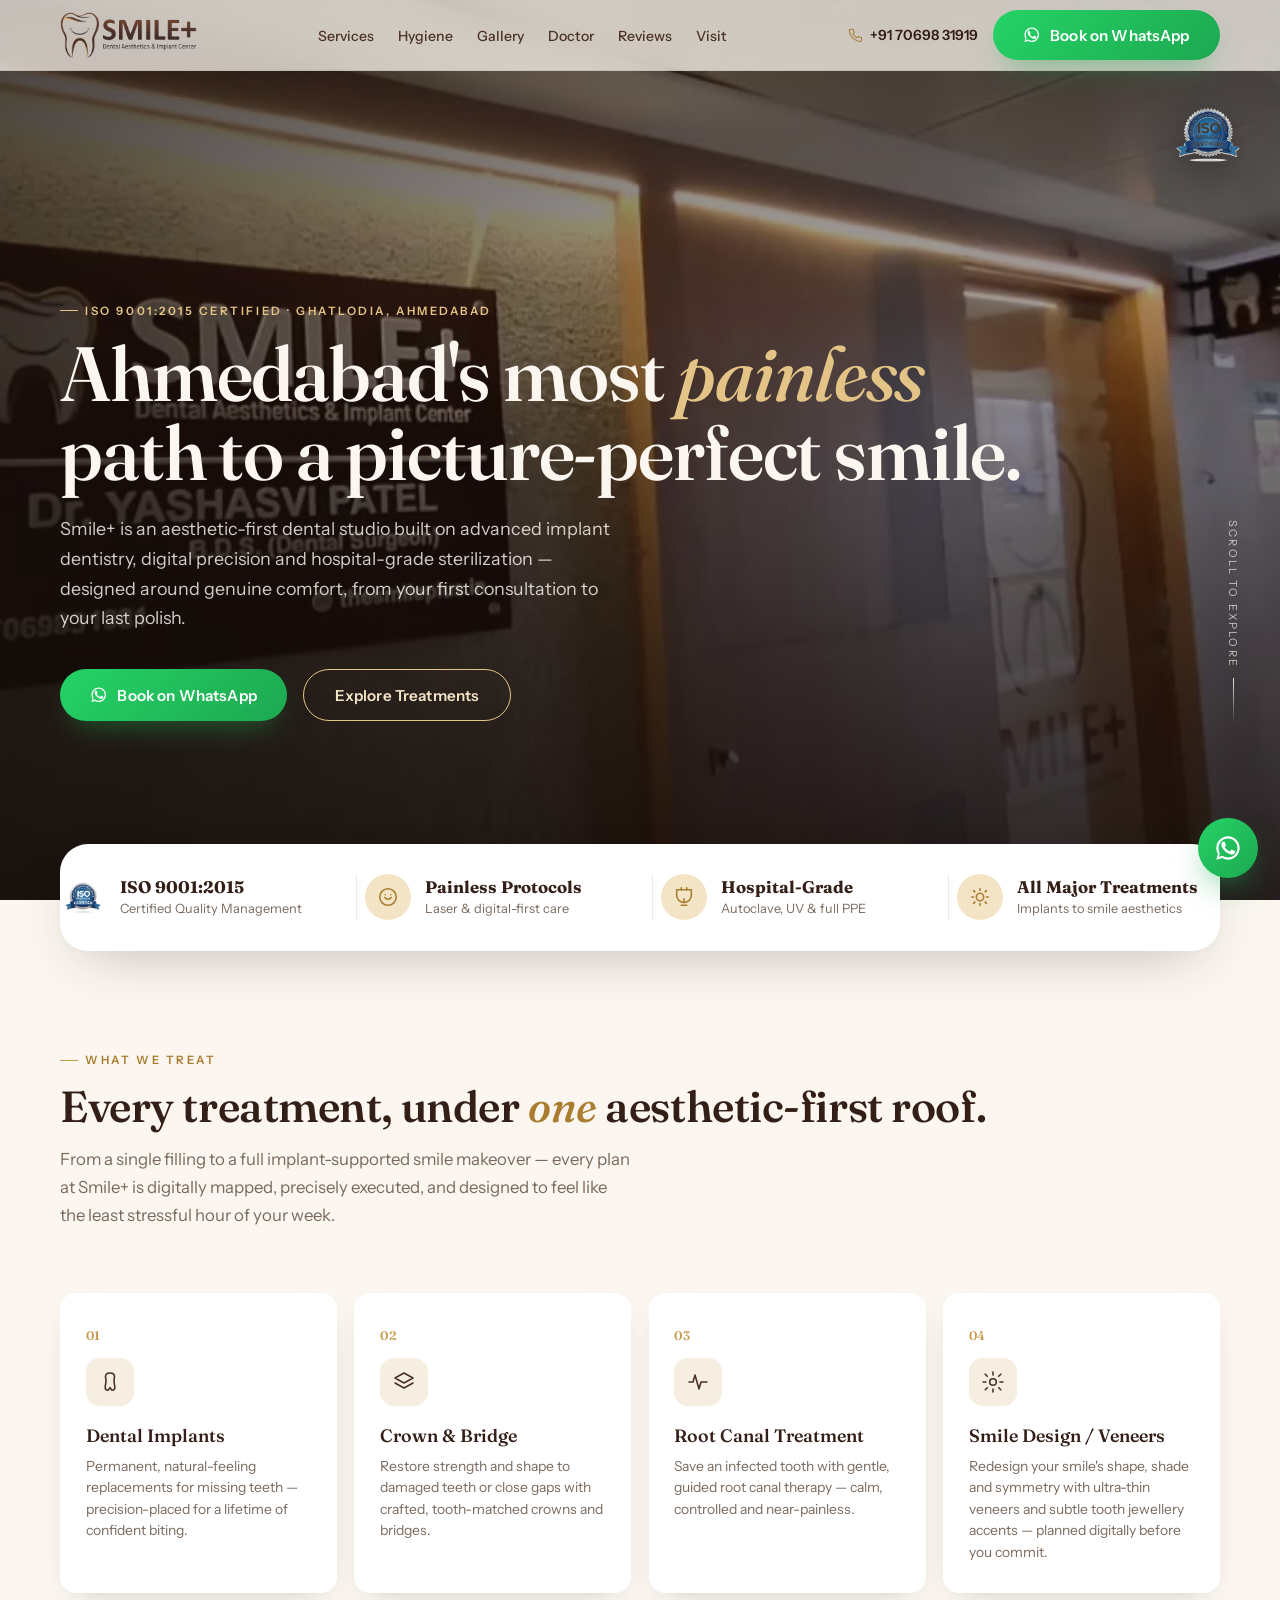
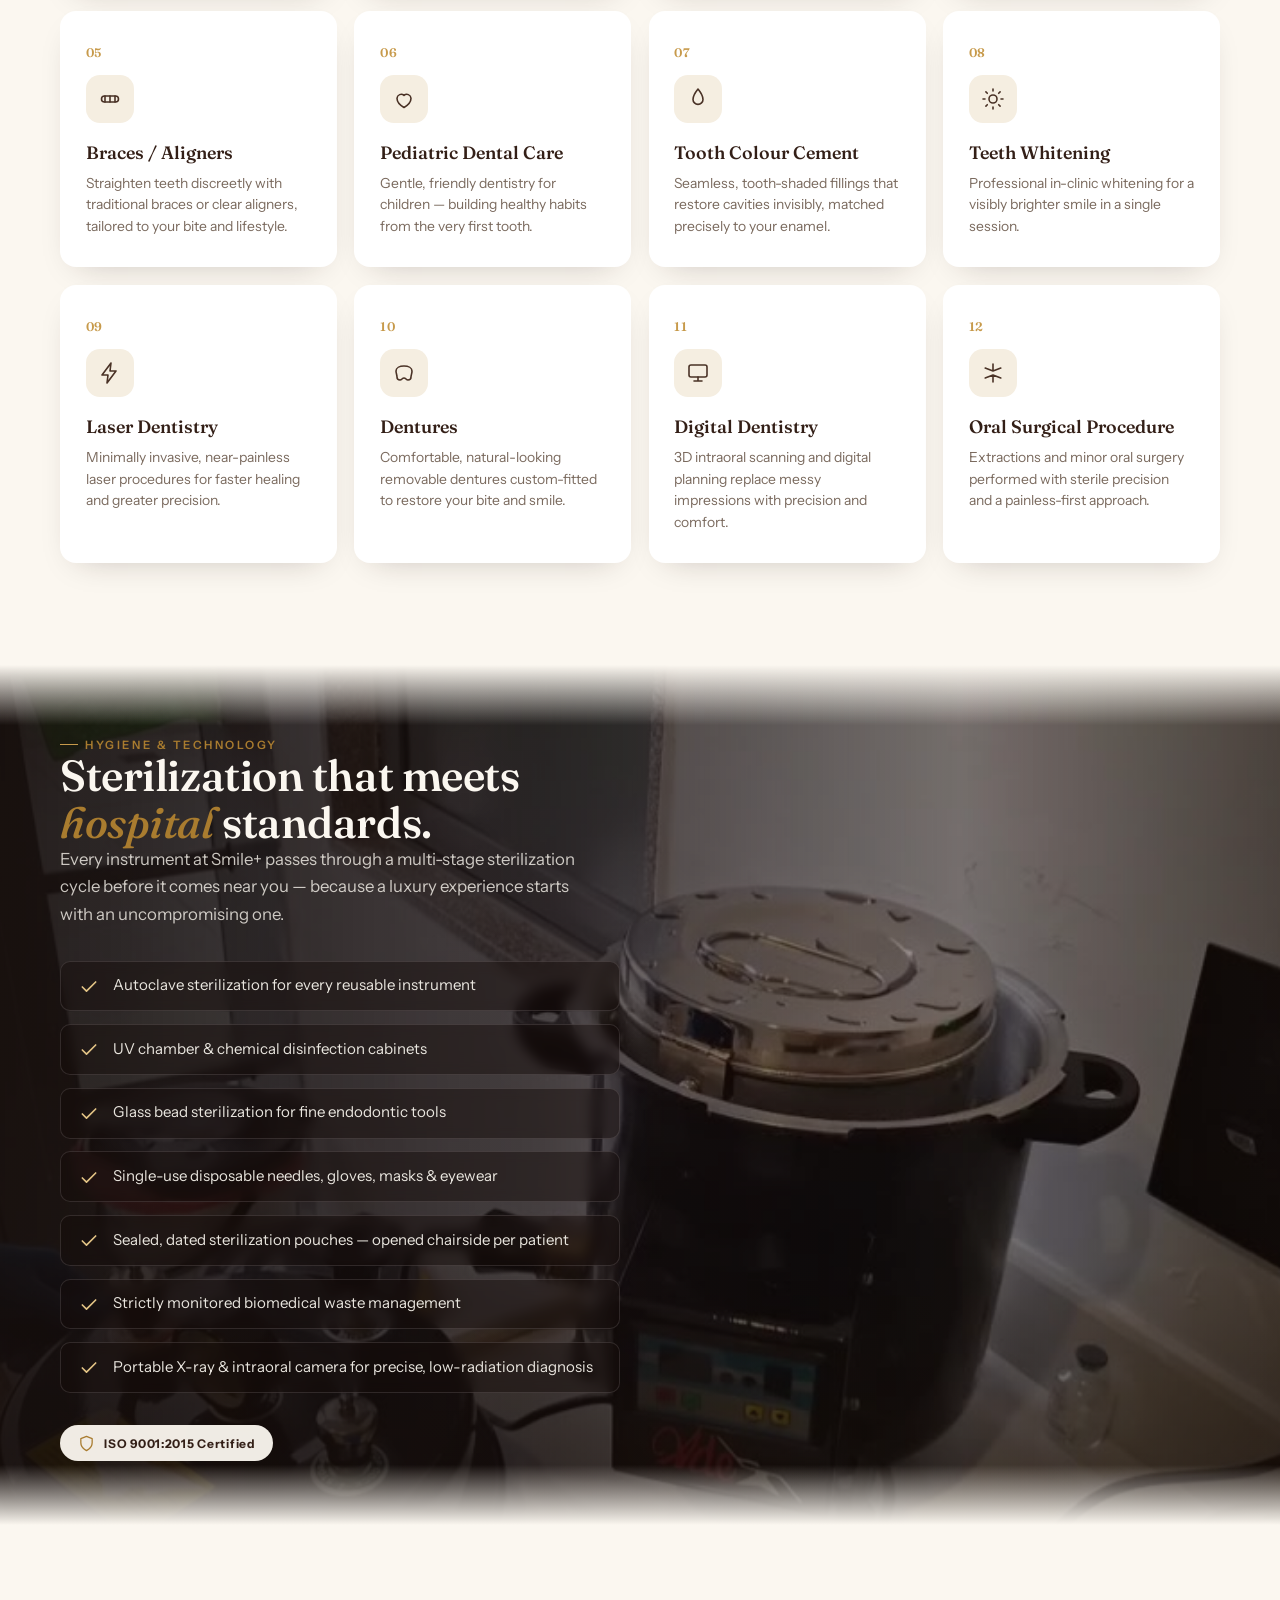
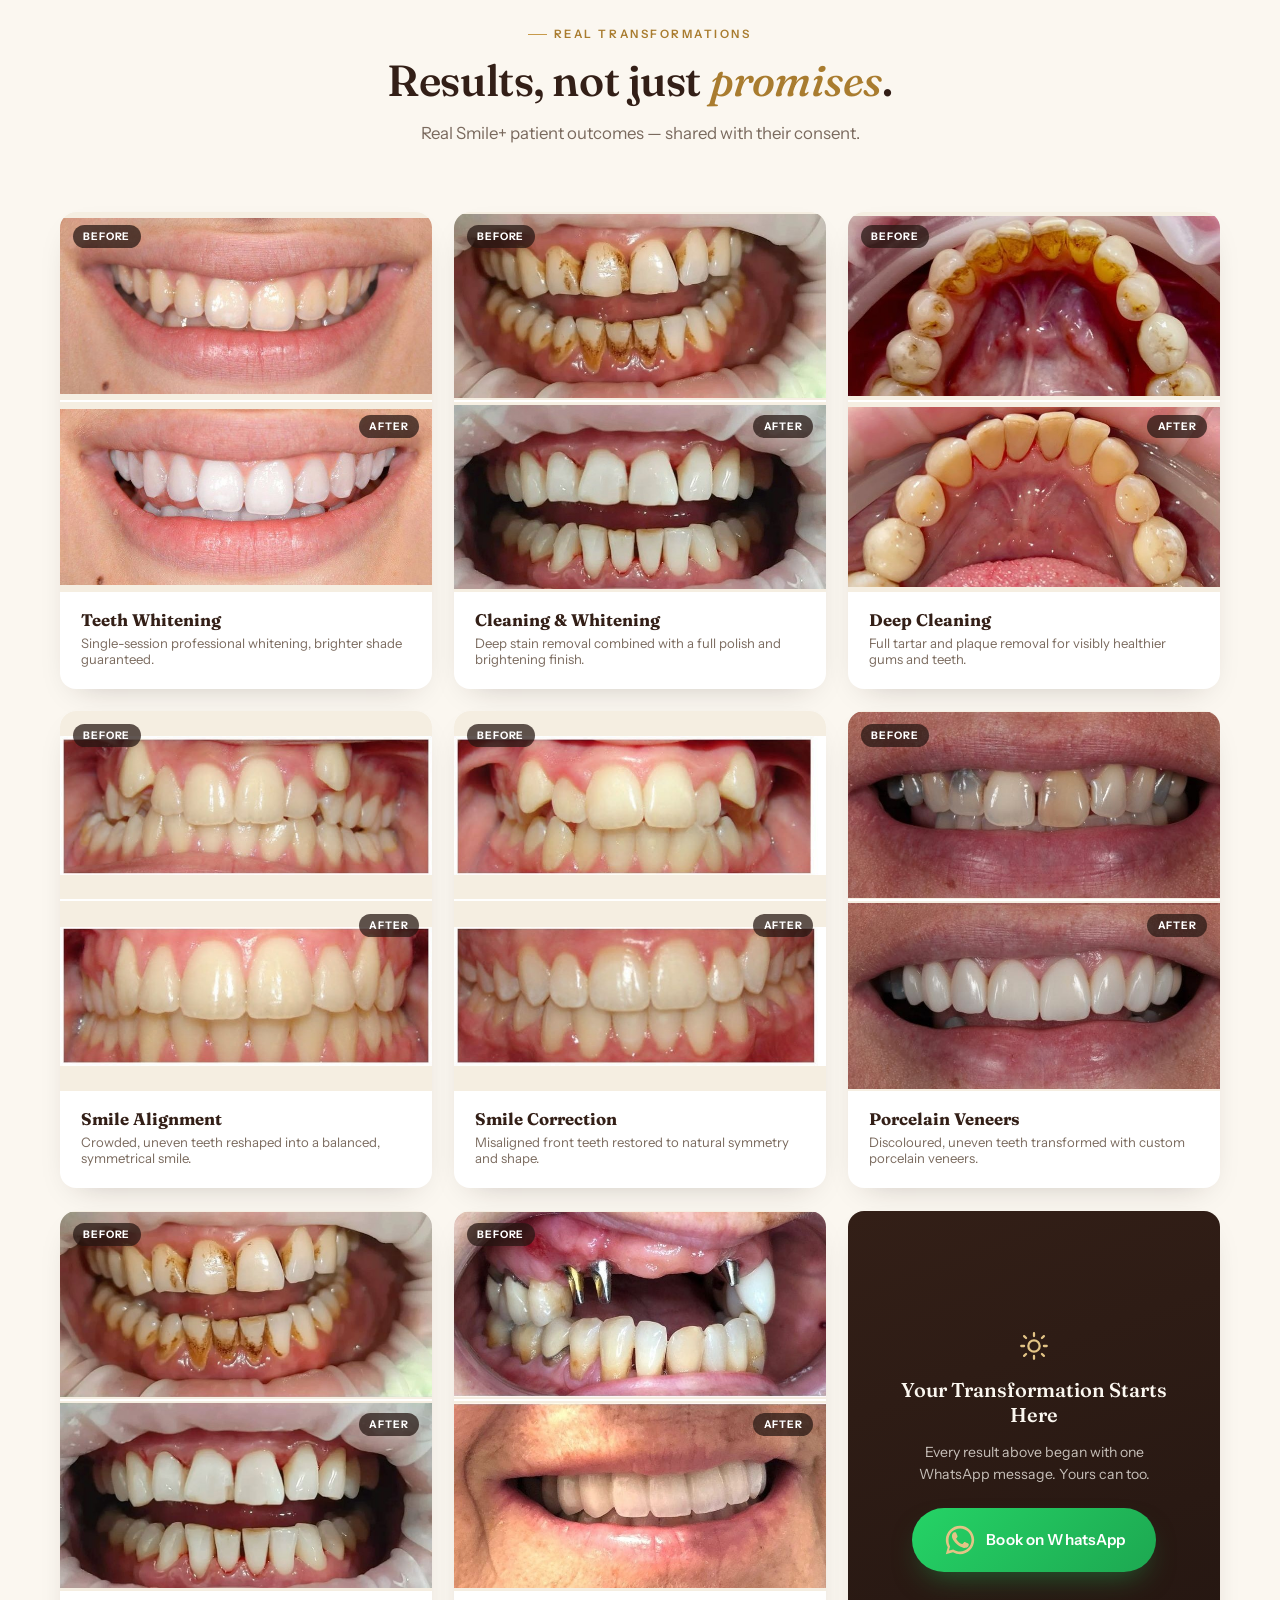
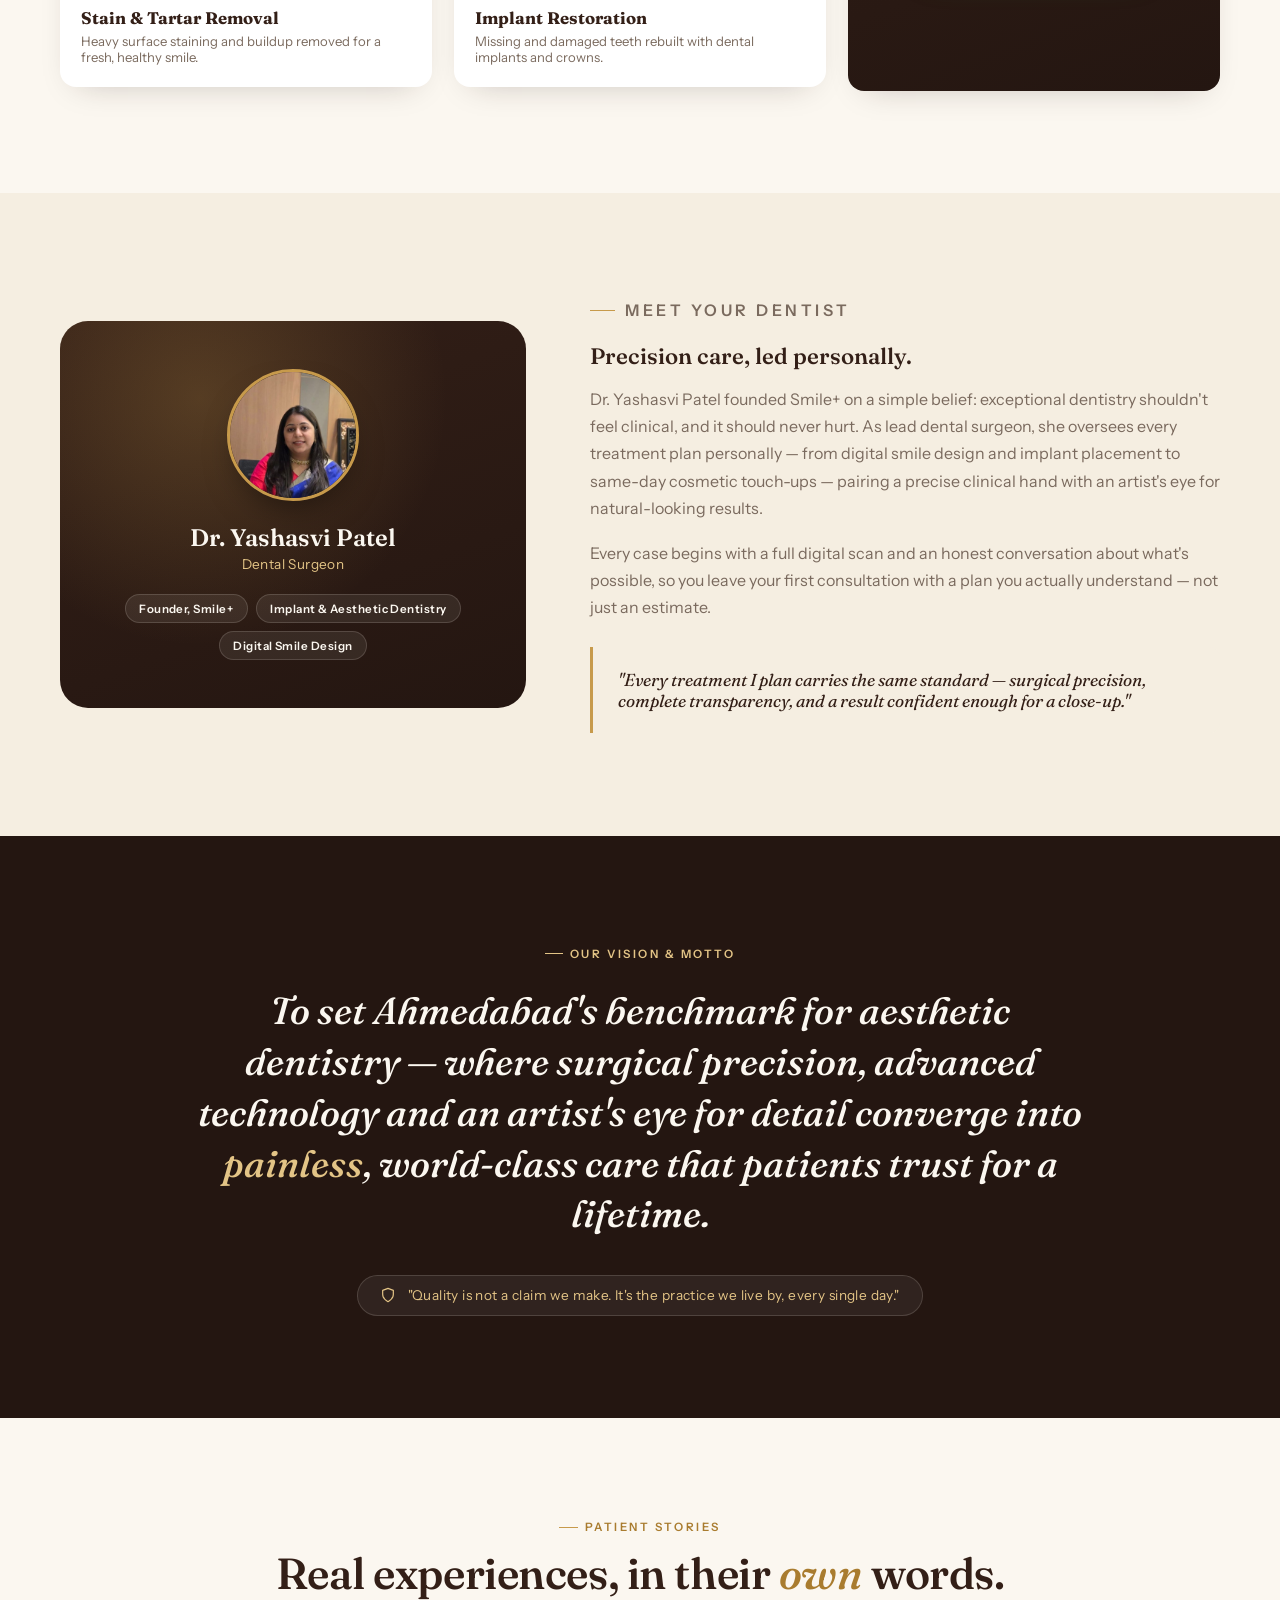
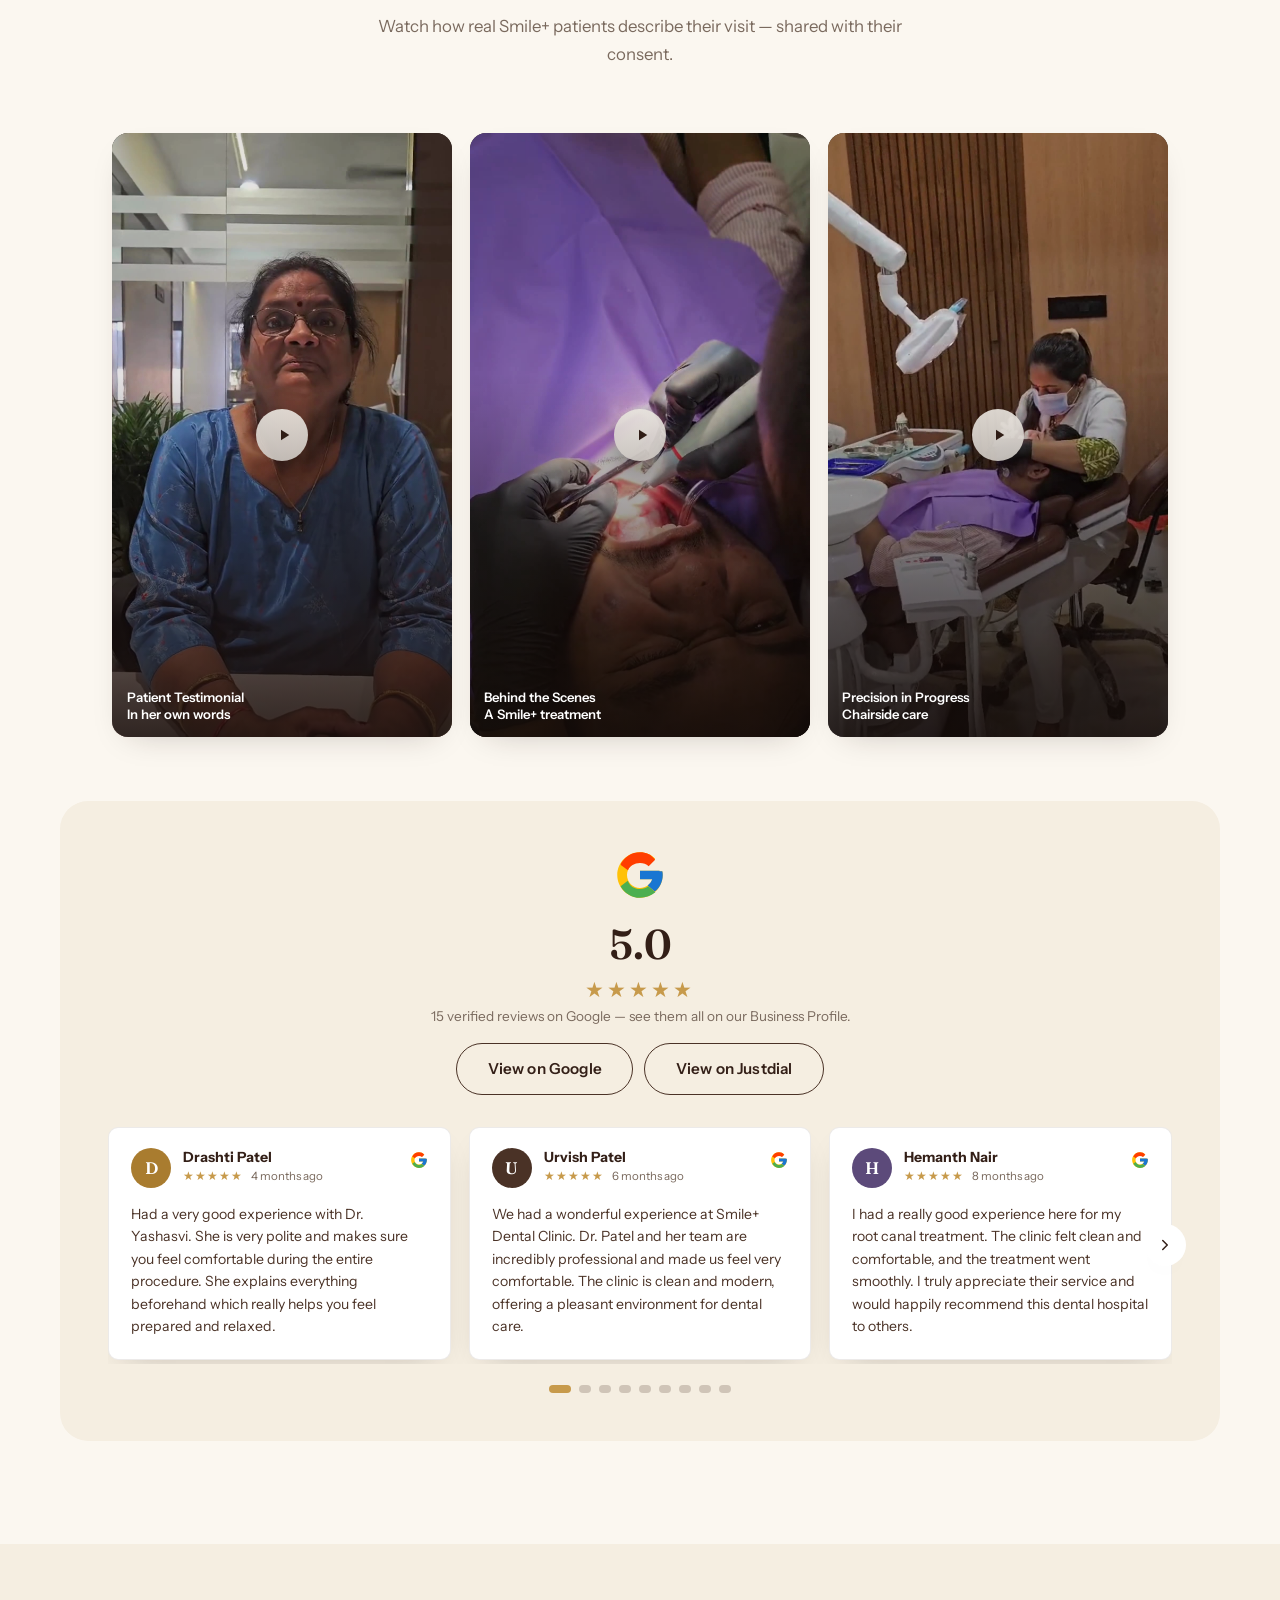
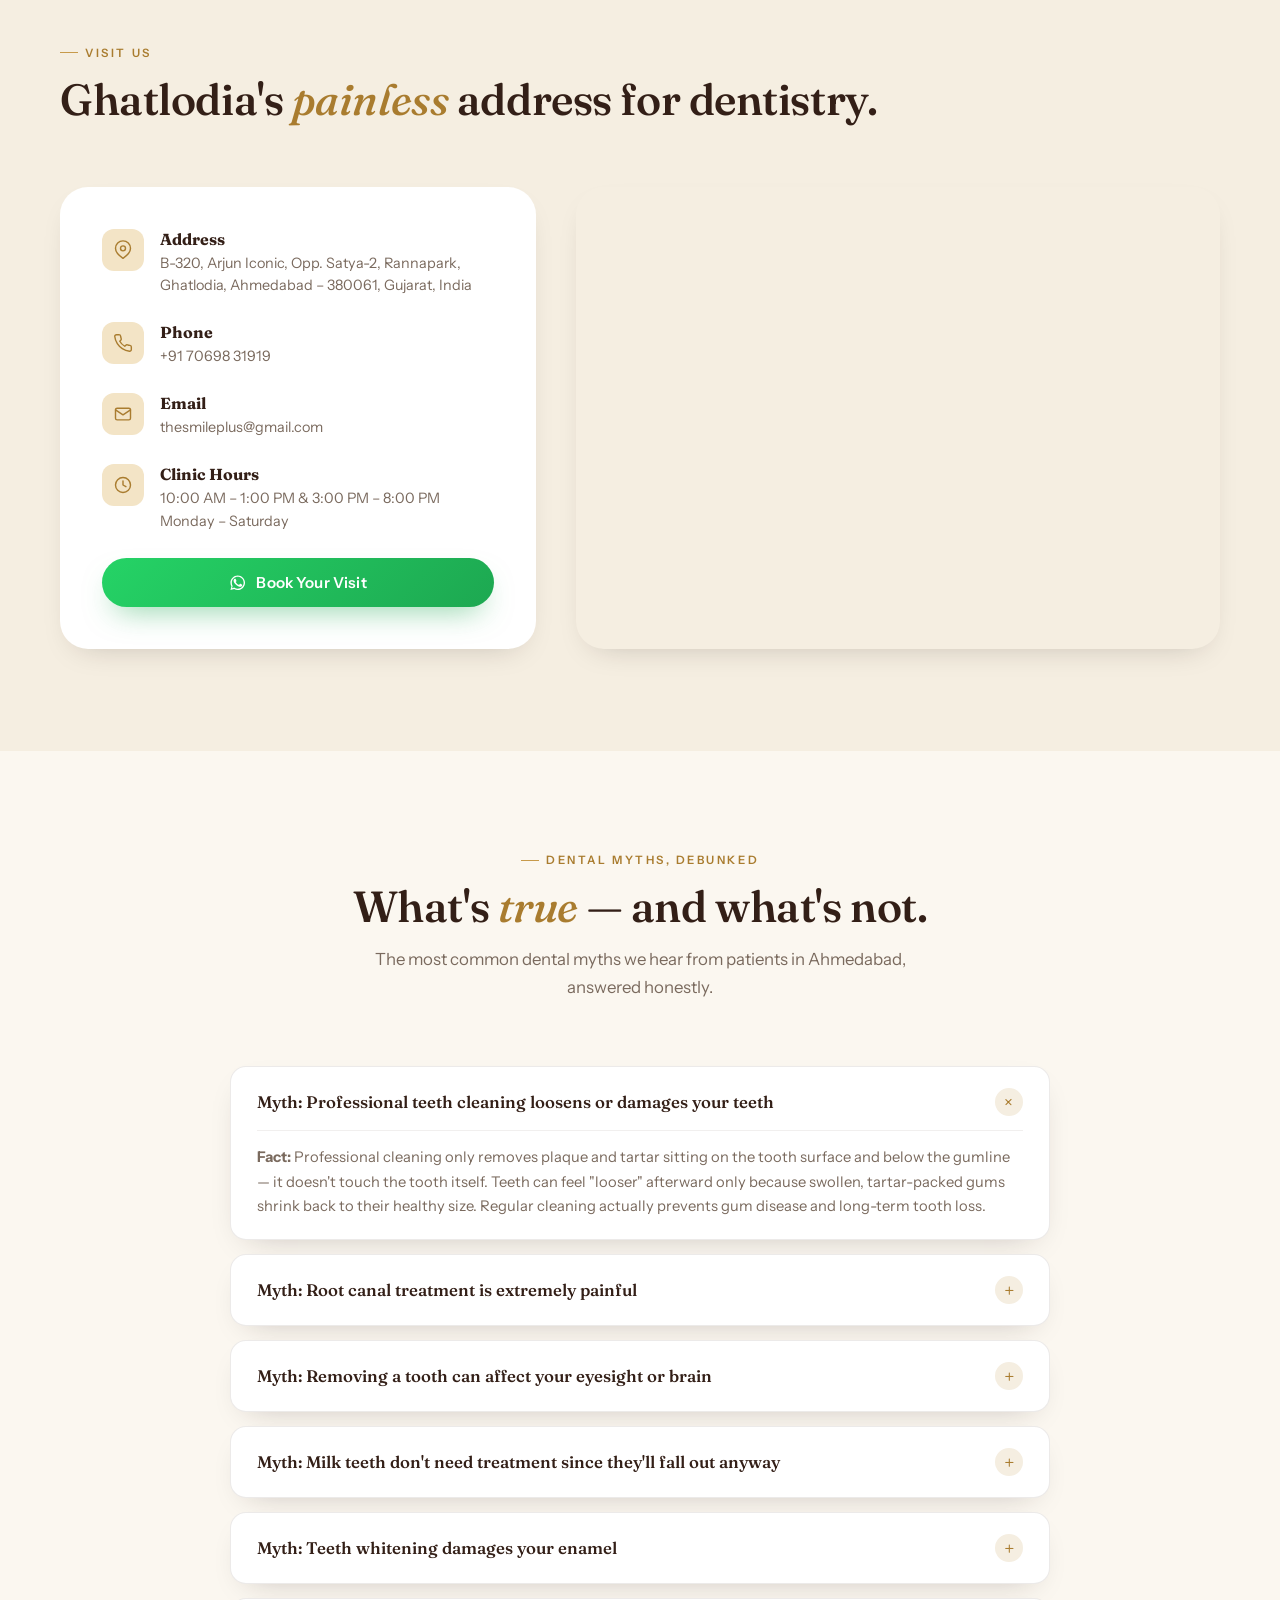
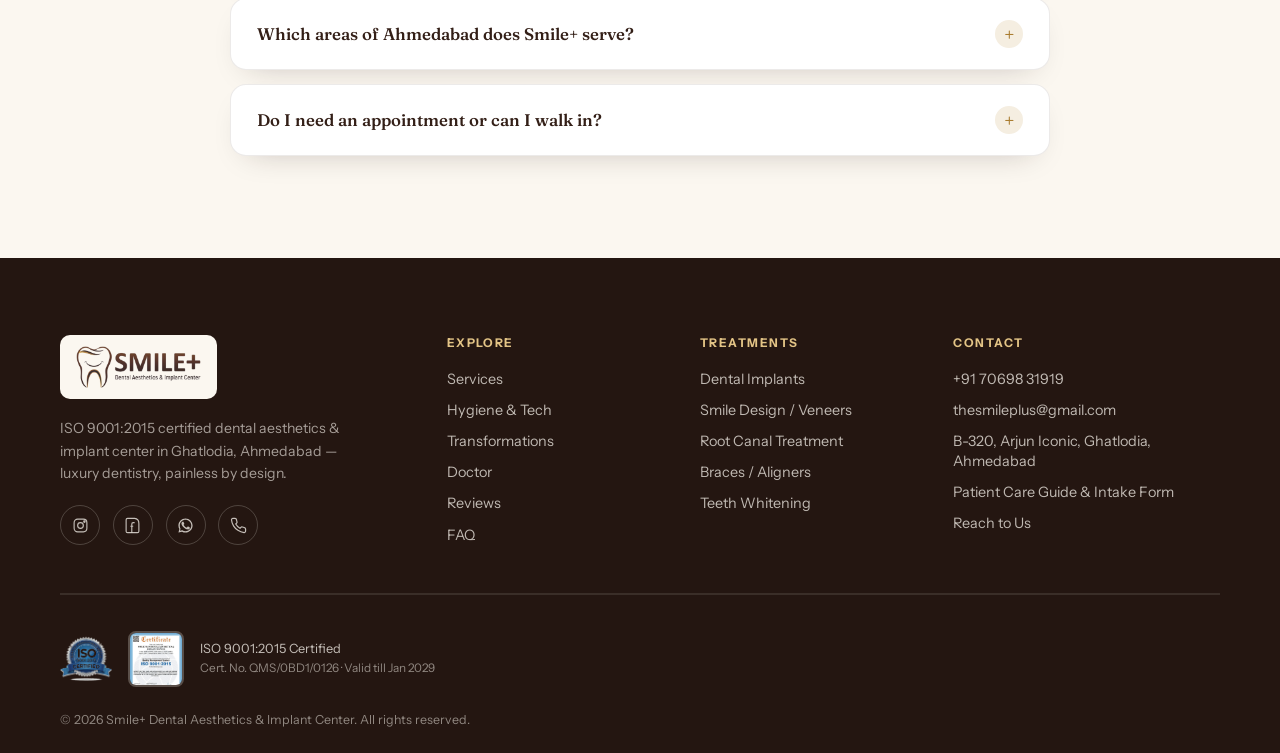
==== commit bbd48de9: "Fix layout gaps and add Core Web Vitals hints - Center video grid as compact group instead of stretc" ====
--- a/index.html
+++ b/index.html
@@ -186,7 +186,7 @@
 <header class="site-header" id="siteHeader">
   <nav class="nav container">
     <a href="#top" class="nav-logo">
-      <img src="assets/img/logo-horizontal-transparent.png" alt="Smile+ Dental Aesthetics & Implant Center" class="nav-logo-img">
+      <img src="assets/img/logo-horizontal-transparent.png" alt="Smile+ Dental Aesthetics & Implant Center" class="nav-logo-img" width="1600" height="539">
     </a>
     <ul class="nav-links">
       <li><a href="#services">Services</a></li>
@@ -225,7 +225,7 @@
 <!-- ============================================================ HERO -->
 <section class="hero" id="top">
   <div class="hero-media">
-    <img src="assets/img/hero-poster.jpg" alt="Smile+ Dental Aesthetics & Implant Center clinic interior" id="heroPoster">
+    <img src="assets/img/hero-poster.jpg" alt="Smile+ Dental Aesthetics & Implant Center clinic interior" id="heroPoster" width="856" height="480" fetchpriority="high">
     <video id="heroVideo" muted loop playsinline preload="none" poster="assets/img/hero-poster.jpg" aria-hidden="true">
       <source data-src="assets/video/hero-bg.mp4" type="video/mp4">
     </video>
@@ -306,7 +306,7 @@
         <span class="num">04</span>
         <div class="icon"><svg viewBox="0 0 24 24" fill="none" stroke="currentColor" stroke-width="1.6" stroke-linecap="round" stroke-linejoin="round"><path d="M12 2v3M12 19v3M4.2 4.2l2.1 2.1M17.7 17.7l2.1 2.1M2 12h3M19 12h3M4.2 19.8l2.1-2.1M17.7 6.3l2.1-2.1"/><circle cx="12" cy="12" r="3.3"/></svg></div>
         <h3>Smile Design / Veneers</h3>
-        <p>Redesign your smile's shape, shade and symmetry with ultra-thin veneers — planned digitally before you commit.</p>
+        <p>Redesign your smile's shape, shade and symmetry with ultra-thin veneers and subtle tooth jewellery accents — planned digitally before you commit.</p>
       </article>
 
       <article class="service-card reveal">
@@ -353,20 +353,13 @@
 
       <article class="service-card reveal">
         <span class="num">11</span>
-        <div class="icon"><svg viewBox="0 0 24 24" fill="none" stroke="currentColor" stroke-width="1.6" stroke-linecap="round" stroke-linejoin="round"><path d="m12 2 2.6 5.9L21 9l-4.6 4.4L17.5 20 12 16.8 6.5 20l1.1-6.6L3 9l6.4-1.1L12 2z"/></svg></div>
-        <h3>Tooth Jewellery</h3>
-        <p>A subtle sparkle of personal style — safely applied with zero damage to enamel.</p>
-      </article>
-
-      <article class="service-card reveal">
-        <span class="num">12</span>
         <div class="icon"><svg viewBox="0 0 24 24" fill="none" stroke="currentColor" stroke-width="1.6" stroke-linecap="round" stroke-linejoin="round"><rect x="3" y="4" width="18" height="12" rx="2"/><path d="M8 20h8M12 16v4"/></svg></div>
         <h3>Digital Dentistry</h3>
         <p>3D intraoral scanning and digital planning replace messy impressions with precision and comfort.</p>
       </article>
 
       <article class="service-card reveal">
-        <span class="num">13</span>
+        <span class="num">12</span>
         <div class="icon"><svg viewBox="0 0 24 24" fill="none" stroke="currentColor" stroke-width="1.6" stroke-linecap="round" stroke-linejoin="round"><path d="M12 3v7M12 21v-7M4.2 7 12 10l7.8-3M4.2 17 12 14l7.8 3"/></svg></div>
         <h3>Oral Surgical Procedure</h3>
         <p>Extractions and minor oral surgery performed with sterile precision and a painless-first approach.</p>
@@ -516,6 +509,17 @@
           </div>
         </div>
         <div class="ba-caption"><h3>Implant Restoration</h3><p>Missing and damaged teeth rebuilt with dental implants and crowns.</p></div>
+      </div>
+      <div class="ba-card ba-cta reveal">
+        <div class="ba-cta-inner">
+          <svg viewBox="0 0 24 24" fill="none" stroke="currentColor" stroke-width="1.6" stroke-linecap="round" stroke-linejoin="round"><path d="M12 3v2M12 19v2M5 5l1.4 1.4M17.6 17.6 19 19M3 12h2M19 12h2M5 19l1.4-1.4M17.6 6.4 19 5"/><circle cx="12" cy="12" r="4"/></svg>
+          <h3>Your Transformation Starts Here</h3>
+          <p>Every result above began with one WhatsApp message. Yours can too.</p>
+          <a href="https://wa.me/917069831919?text=Hi%20Smile%2B%2C%20I%27d%20like%20to%20book%20a%20dental%20consultation." target="_blank" rel="noopener" class="btn btn-primary">
+            <svg viewBox="0 0 24 24" fill="currentColor"><path d="M17.47 14.38c-.29-.15-1.7-.84-1.96-.93-.26-.1-.46-.15-.65.15-.19.29-.75.93-.92 1.12-.17.19-.34.22-.63.07-.29-.15-1.22-.45-2.33-1.44-.86-.77-1.44-1.72-1.61-2.01-.17-.29-.02-.45.13-.6.13-.13.29-.34.44-.51.15-.17.19-.29.29-.48.1-.19.05-.36-.02-.51-.07-.15-.65-1.58-.9-2.16-.24-.58-.48-.5-.65-.51-.17-.01-.36-.01-.56-.01-.19 0-.51.07-.78.36-.27.29-1.02 1-1.02 2.43 0 1.43 1.05 2.82 1.19 3.01.15.19 2.07 3.17 5.03 4.44.7.3 1.25.48 1.68.62.7.22 1.34.19 1.85.11.56-.08 1.7-.7 1.94-1.37.24-.68.24-1.26.17-1.38-.07-.12-.26-.19-.55-.34z"/><path d="M12.02 2C6.5 2 2 6.48 2 12c0 1.85.5 3.58 1.36 5.08L2 22l5.06-1.33A9.94 9.94 0 0 0 12.02 22C17.53 22 22 17.52 22 12S17.53 2 12.02 2zm0 18.1c-1.65 0-3.19-.46-4.5-1.26l-.32-.19-3 .79.8-2.93-.21-.3A8.09 8.09 0 0 1 3.9 12c0-4.48 3.64-8.12 8.12-8.12S20.14 7.52 20.14 12s-3.64 8.1-8.12 8.1z"/></svg>
+            Book on WhatsApp
+          </a>
+        </div>
       </div>
     </div>
   </div>
--- a/assets/css/style.css
+++ b/assets/css/style.css
@@ -555,6 +555,19 @@
 .ba-static-half img{width:100%;height:100%;object-fit:contain;display:block;}
 .ba-static-half:first-child{border-bottom:2px solid var(--white);}
 
+.ba-cta{background:linear-gradient(160deg,var(--espresso-800),var(--espresso-900));}
+.ba-cta-inner{
+  height:100%;
+  min-height:480px;
+  padding:2.2rem 1.8rem;
+  display:flex;flex-direction:column;align-items:center;justify-content:center;text-align:center;gap:0.9rem;
+  color:var(--ivory-100);
+}
+.ba-cta-inner svg{width:34px;height:34px;color:var(--gold-300);}
+.ba-cta-inner h3{font-family:var(--font-display);font-weight:560;font-size:1.25rem;color:var(--ivory-100);}
+.ba-cta-inner p{font-size:0.88rem;color:rgba(251,247,240,0.75);line-height:1.55;max-width:26ch;}
+.ba-cta-inner .btn{margin-top:0.5rem;}
+
 /* ============================================================ Doctor */
 .doctor-layout{
   display:grid;
@@ -646,9 +659,10 @@
 /* ============================================================ Testimonials */
 .video-grid{
   display:grid;
-  grid-template-columns:repeat(3,1fr);
+  grid-template-columns:repeat(3,minmax(0,340px));
   gap:1.1rem;
   align-items:start;
+  justify-content:center;
 }
 .video-card{
   position:relative;
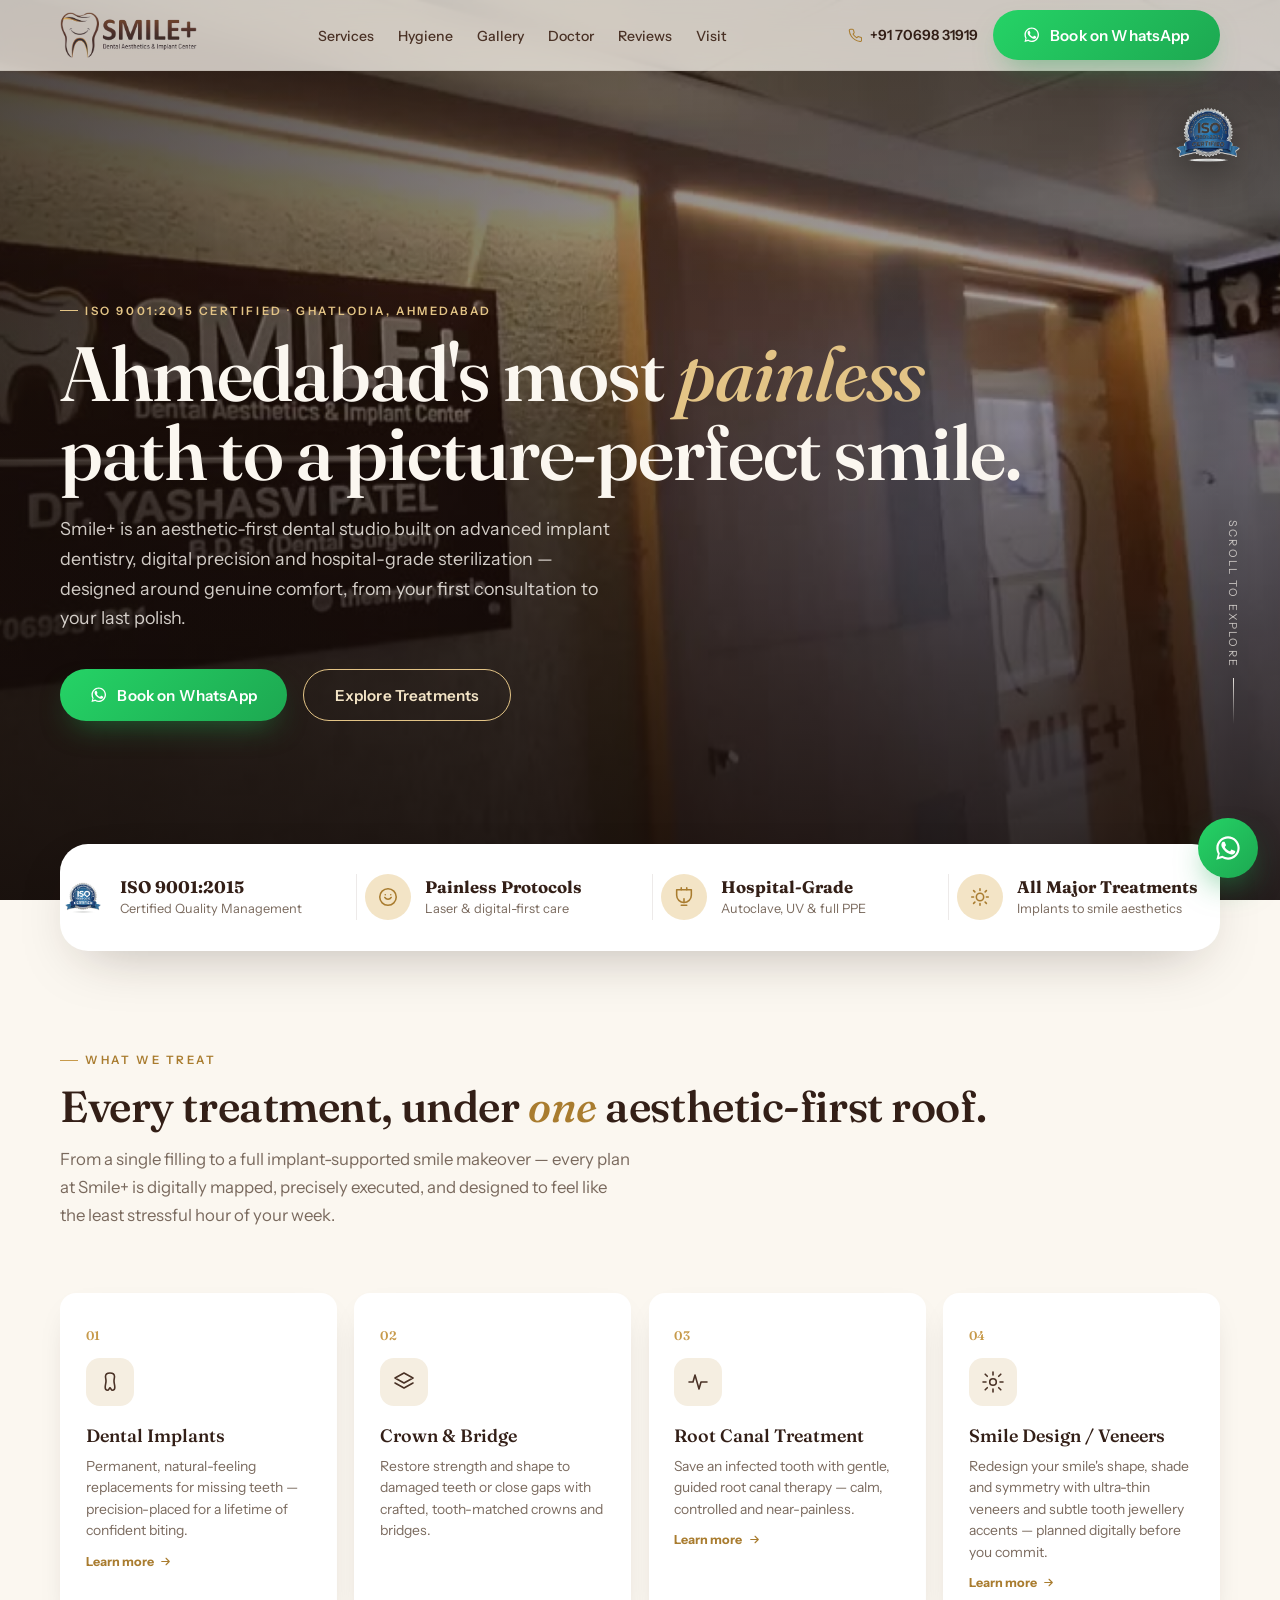
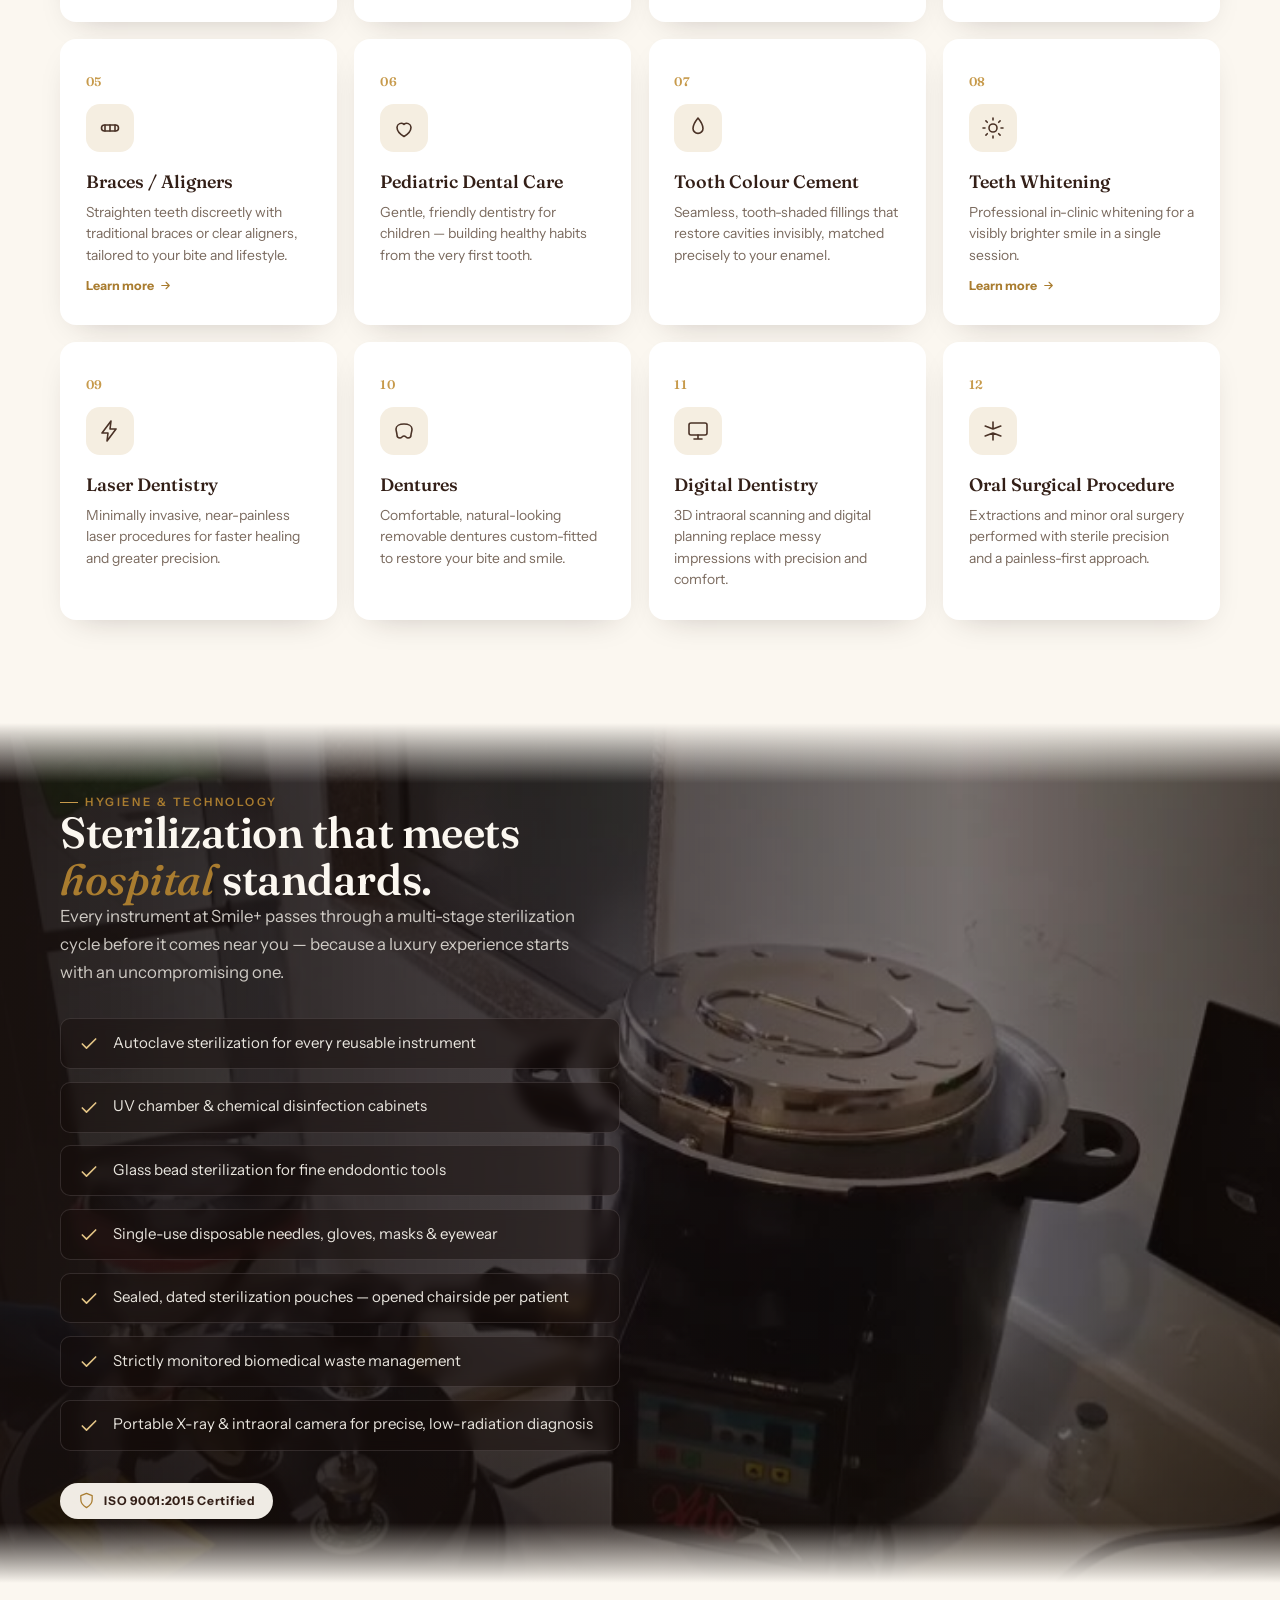
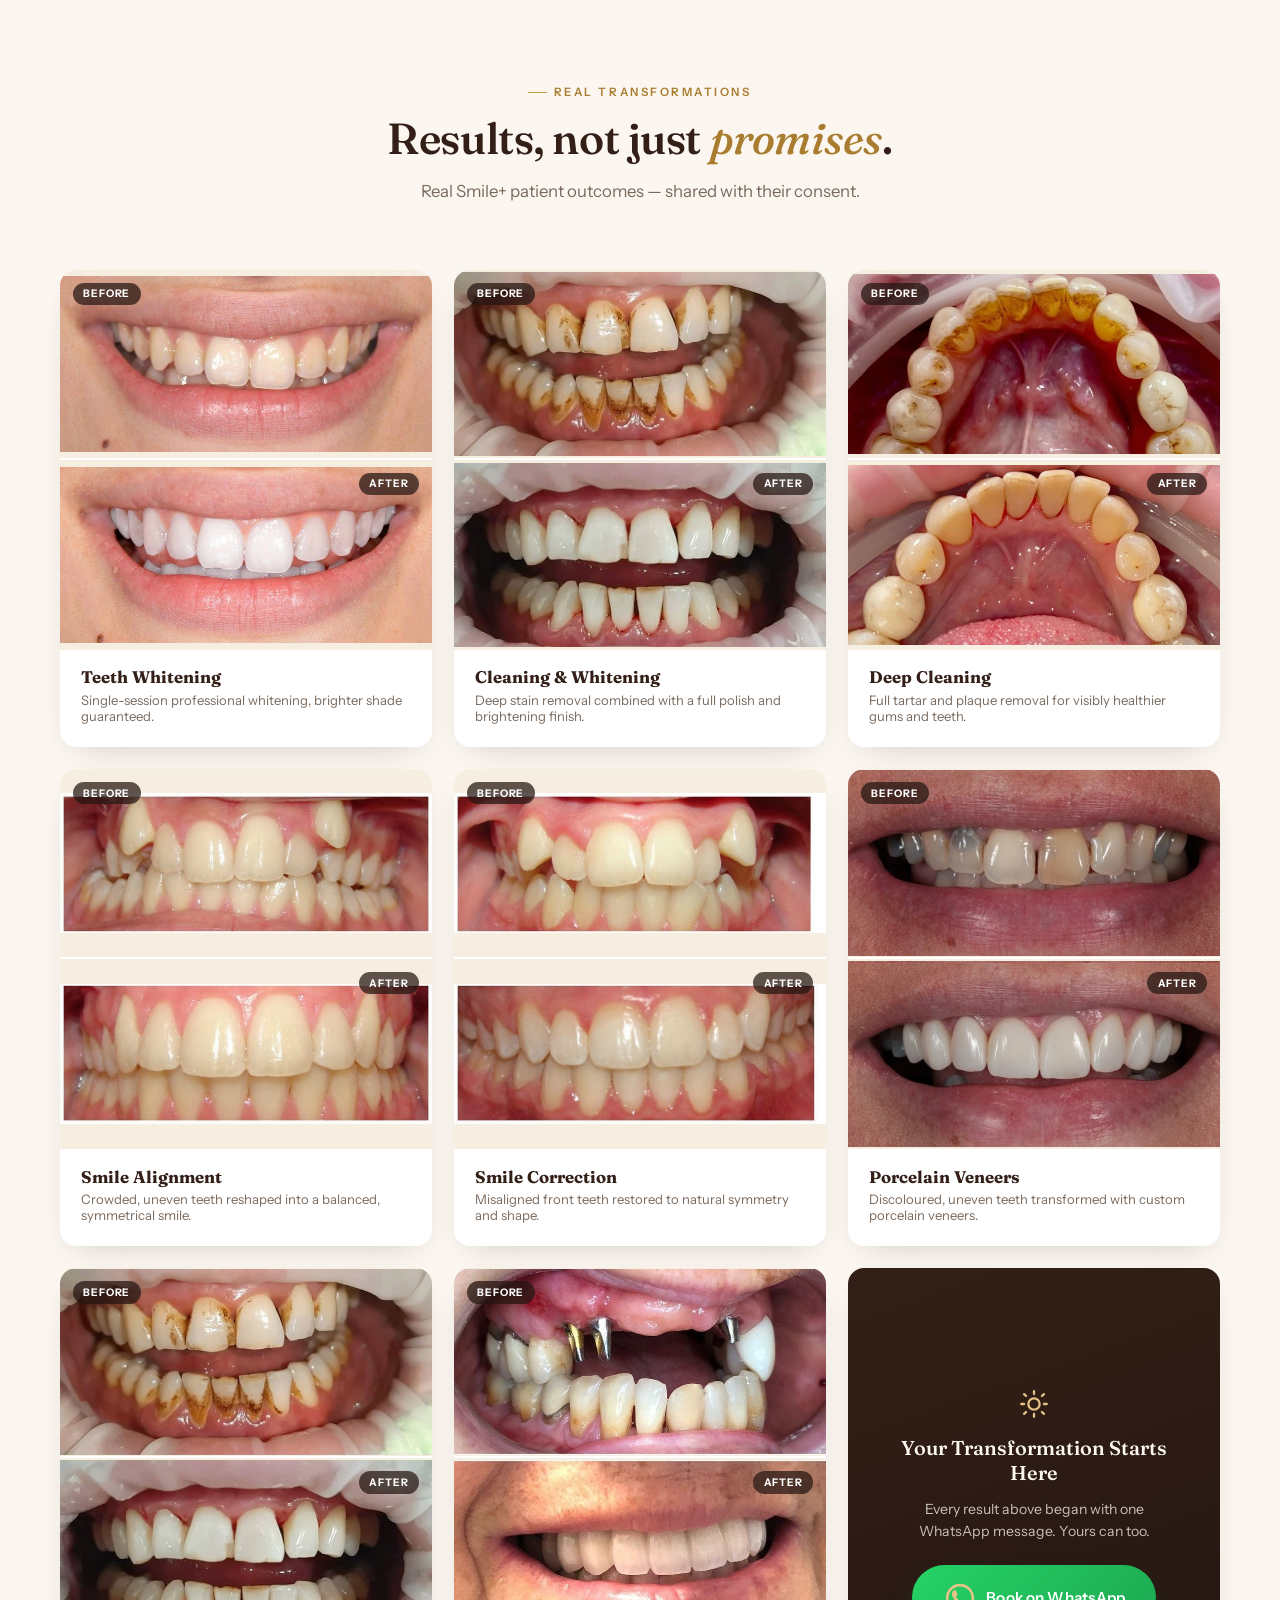
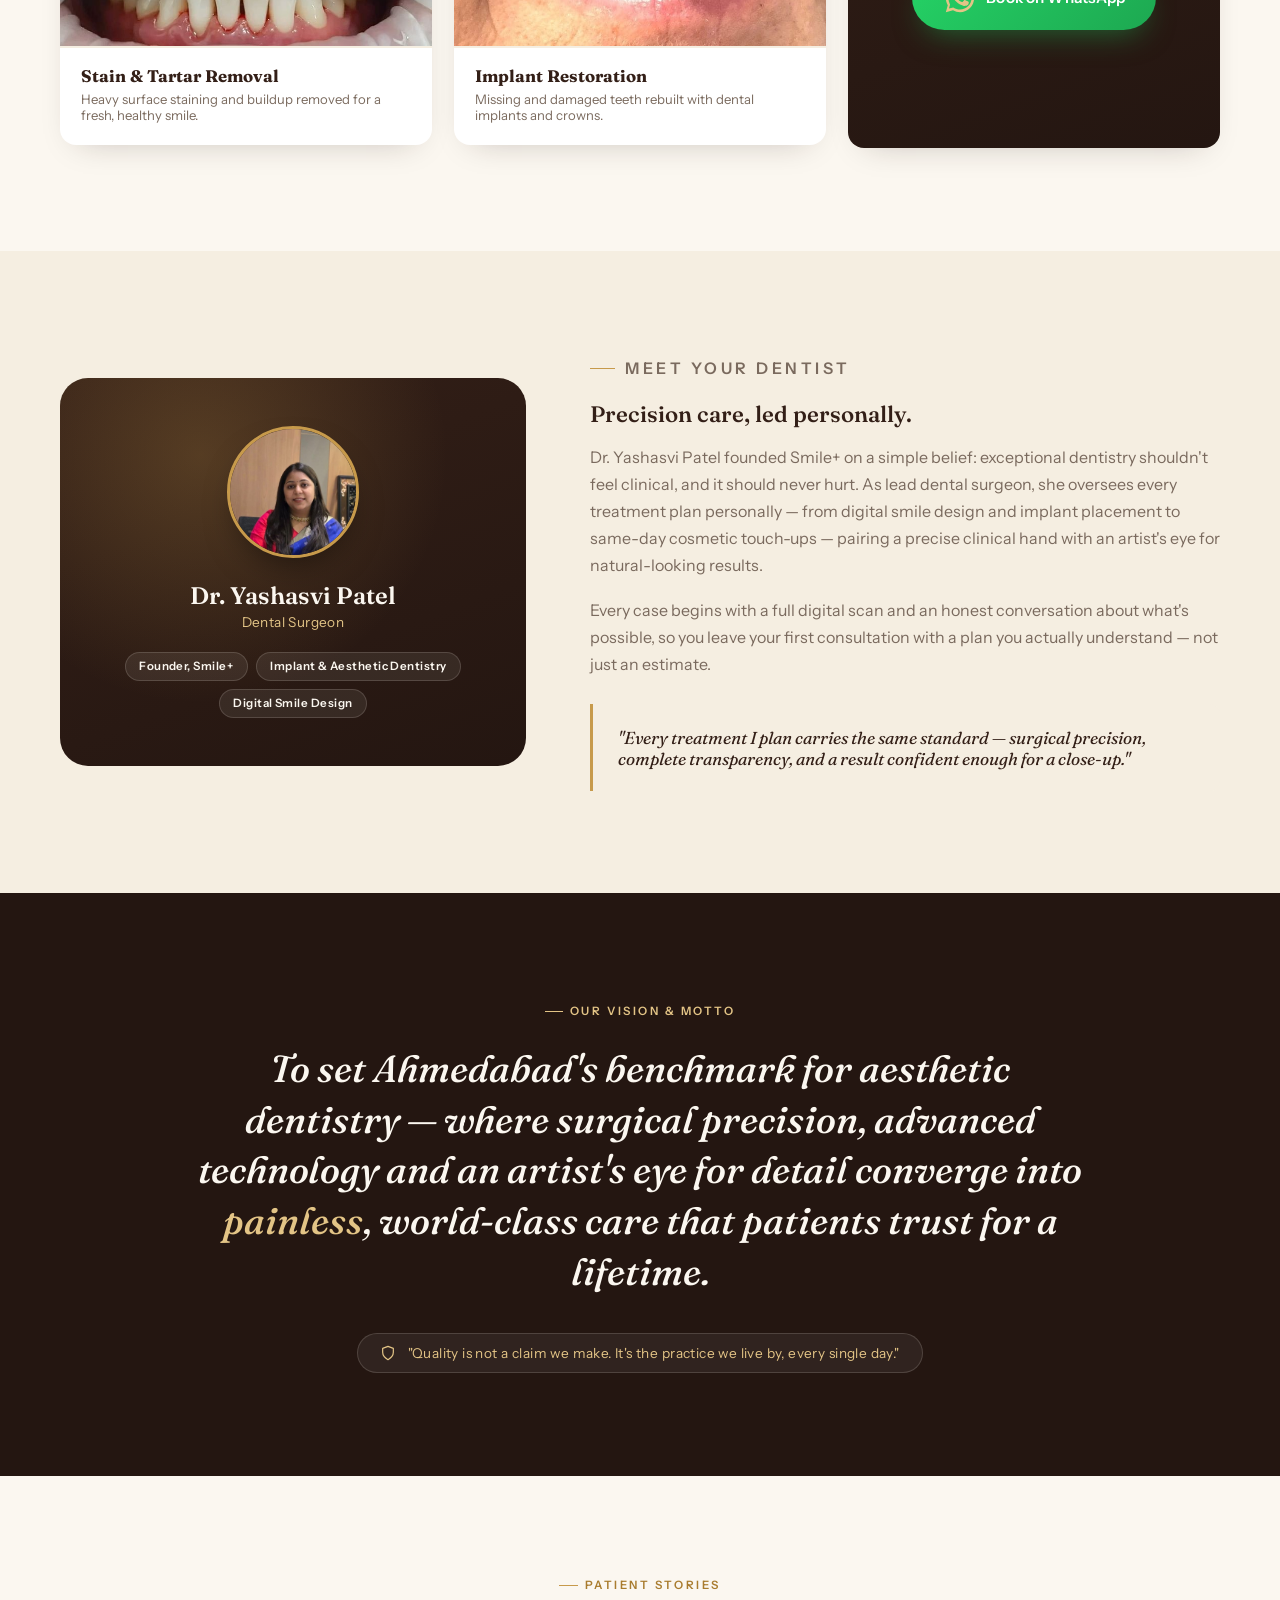
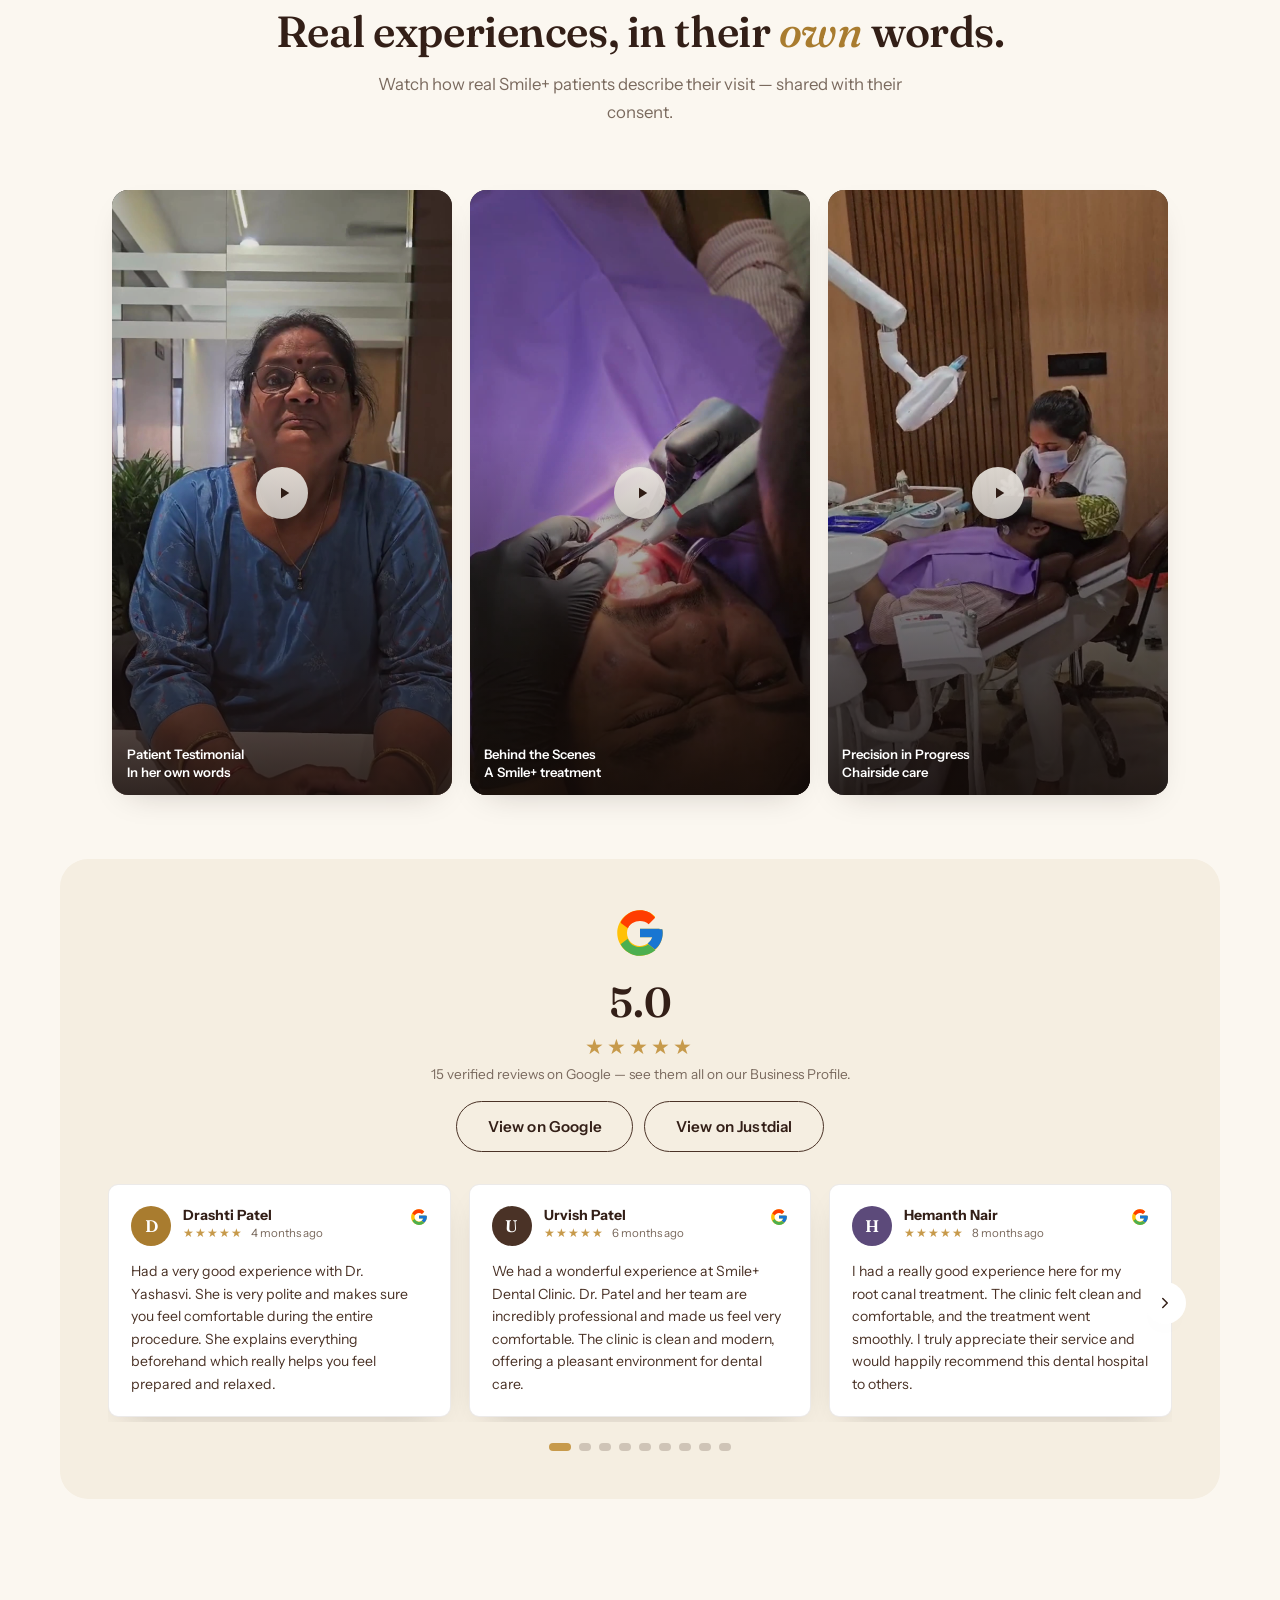
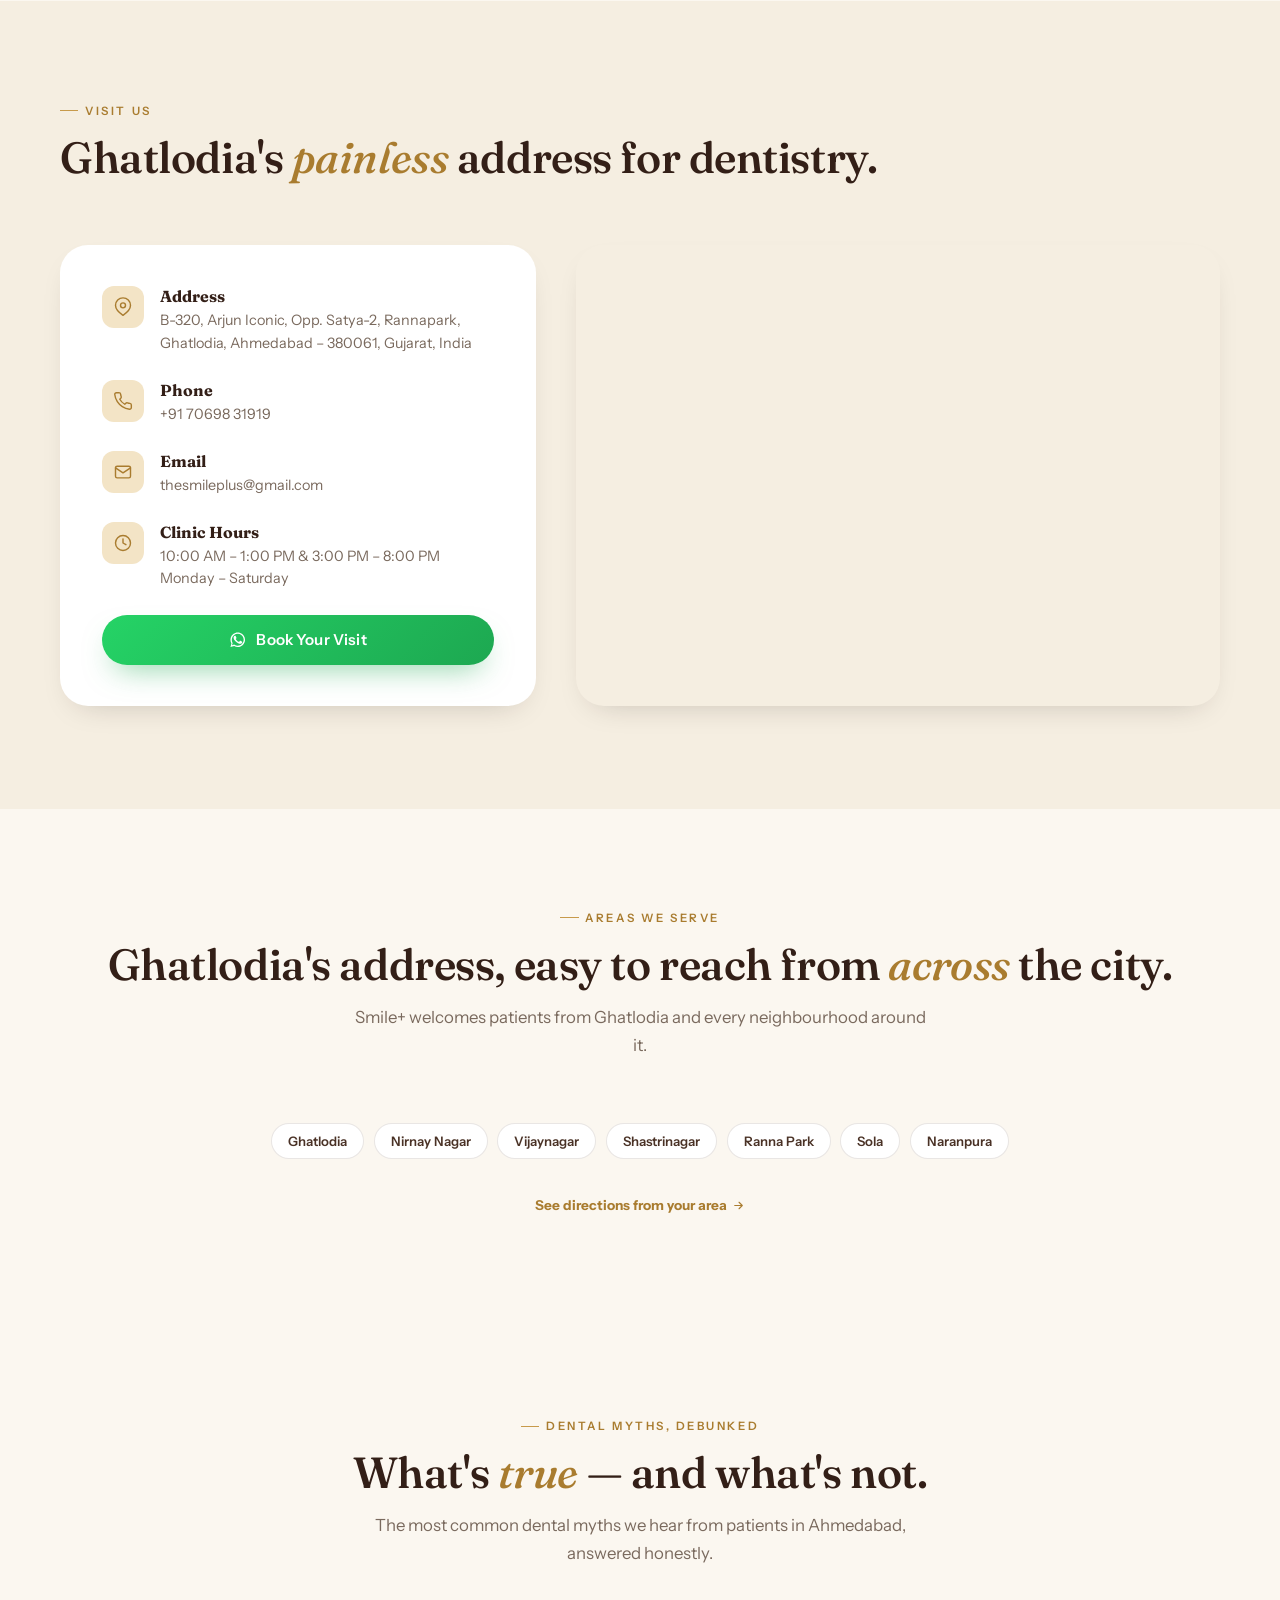
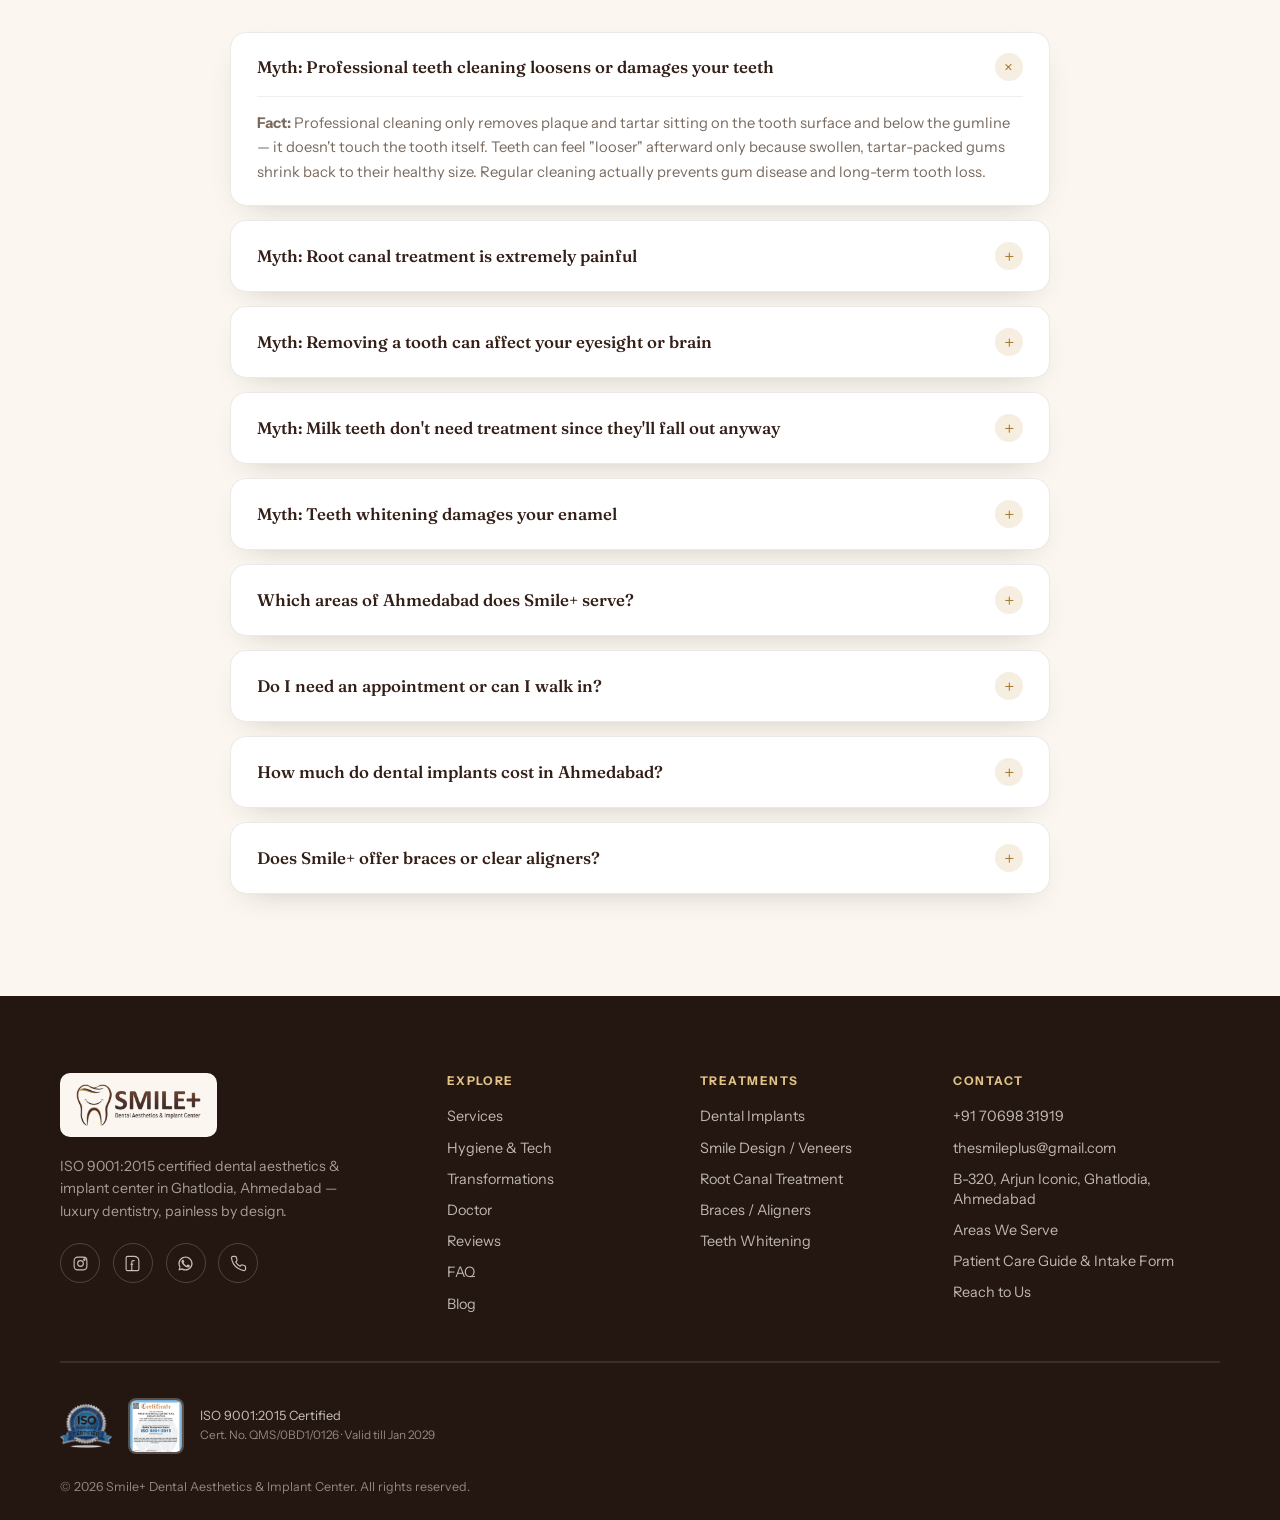
==== commit 065e4b76: "SEO overhaul: expand to multi-page site with 8 new landing pages, richer schema, and stronger keywor" ====
--- a/index.html
+++ b/index.html
@@ -3,9 +3,9 @@
 <head>
 <meta charset="UTF-8">
 <meta name="viewport" content="width=device-width, initial-scale=1.0">
-<title>Best Dental Clinic in Ahmedabad | Smile+</title>
+<title>Best Dental Clinic in Ahmedabad | Smile+ Dental Aesthetics</title>
 <meta name="description" content="Smile+ is an ISO 9001:2015 certified dental clinic in Ghatlodia, Ahmedabad. Painless implants, smile design &amp; root canal treatment. Book on WhatsApp today.">
-<meta name="keywords" content="best dental clinic in Ahmedabad, dental implants Ahmedabad, painless dentist Ghatlodia, smile design Ahmedabad, ISO certified dental clinic, cosmetic dentist Ahmedabad, Dr Yashasvi Patel">
+<meta name="keywords" content="best dental clinic in Ahmedabad, dental implants Ahmedabad, dental implant cost Ahmedabad, painless dentist Ghatlodia, smile design Ahmedabad, smile makeover Ahmedabad, ISO certified dental clinic, cosmetic dentist Ahmedabad, dentist near me Ghatlodia, painless root canal Ahmedabad, teeth whitening Ahmedabad, braces and clear aligners Ahmedabad, invisalign Ahmedabad, Dr Yashasvi Patel">
 <meta name="robots" content="index, follow">
 <link rel="canonical" href="https://www.thesmileplus.in/">
 
@@ -34,12 +34,14 @@
 <link rel="preconnect" href="https://fonts.gstatic.com" crossorigin>
 <link href="https://fonts.googleapis.com/css2?family=Fraunces:ital,opsz,wght@0,9..144,380..620;1,9..144,380..620&family=Instrument+Sans:wght@400..700&display=swap" rel="stylesheet">
 <link rel="stylesheet" href="assets/css/style.css">
+<link rel="stylesheet" href="assets/css/service-page.css">
 
 <!-- LocalBusiness / Dentist structured data -->
 <script type="application/ld+json">
 {
   "@context": "https://schema.org",
   "@type": "Dentist",
+  "@id": "https://www.thesmileplus.in/#dentist",
   "name": "Smile+ Dental Aesthetics & Implant Center",
   "alternateName": "Smile Plus Dental Clinic",
   "image": "https://www.thesmileplus.in/assets/img/hero-poster.jpg",
@@ -80,13 +82,13 @@
     "@type": "OfferCatalog",
     "name": "Dental Treatments",
     "itemListElement": [
-      { "@type": "Offer", "itemOffered": { "@type": "MedicalProcedure", "name": "Dental Implants" } },
+      { "@type": "Offer", "url": "https://www.thesmileplus.in/dental-implants-ahmedabad.html", "itemOffered": { "@type": "MedicalProcedure", "name": "Dental Implants" } },
       { "@type": "Offer", "itemOffered": { "@type": "MedicalProcedure", "name": "Dental Crown & Bridge" } },
-      { "@type": "Offer", "itemOffered": { "@type": "MedicalProcedure", "name": "Root Canal Treatment" } },
-      { "@type": "Offer", "itemOffered": { "@type": "MedicalProcedure", "name": "Smile Design / Veneers" } },
-      { "@type": "Offer", "itemOffered": { "@type": "MedicalProcedure", "name": "Dental Braces / Aligners" } },
+      { "@type": "Offer", "url": "https://www.thesmileplus.in/root-canal-treatment-ahmedabad.html", "itemOffered": { "@type": "MedicalProcedure", "name": "Root Canal Treatment" } },
+      { "@type": "Offer", "url": "https://www.thesmileplus.in/smile-design-veneers-ahmedabad.html", "itemOffered": { "@type": "MedicalProcedure", "name": "Smile Design / Veneers" } },
+      { "@type": "Offer", "url": "https://www.thesmileplus.in/braces-aligners-ahmedabad.html", "itemOffered": { "@type": "MedicalProcedure", "name": "Dental Braces / Aligners" } },
       { "@type": "Offer", "itemOffered": { "@type": "MedicalProcedure", "name": "Pediatric Dental Care" } },
-      { "@type": "Offer", "itemOffered": { "@type": "MedicalProcedure", "name": "Teeth Whitening" } },
+      { "@type": "Offer", "url": "https://www.thesmileplus.in/teeth-whitening-ahmedabad.html", "itemOffered": { "@type": "MedicalProcedure", "name": "Teeth Whitening" } },
       { "@type": "Offer", "itemOffered": { "@type": "MedicalProcedure", "name": "Laser Dentistry" } },
       { "@type": "Offer", "itemOffered": { "@type": "MedicalProcedure", "name": "Dentures" } },
       { "@type": "Offer", "itemOffered": { "@type": "MedicalProcedure", "name": "Digital Dentistry / Intraoral Scanning" } },
@@ -175,6 +177,16 @@
       "@type": "Question",
       "name": "Do I need an appointment or can I walk in?",
       "acceptedAnswer": { "@type": "Answer", "text": "We recommend booking ahead on WhatsApp so we can allocate enough time for your specific treatment, but do call us if you have a dental emergency and we will do our best to accommodate you the same day." }
+    },
+    {
+      "@type": "Question",
+      "name": "How much do dental implants cost in Ahmedabad?",
+      "acceptedAnswer": { "@type": "Answer", "text": "Implant cost depends on the number of implants, implant brand, whether bone grafting is needed, and the crown material chosen — Smile+ doesn't quote a fixed price without a scan, since every case is different. Our full cost guide breaks down each factor in detail." }
+    },
+    {
+      "@type": "Question",
+      "name": "Does Smile+ offer braces or clear aligners?",
+      "acceptedAnswer": { "@type": "Answer", "text": "Yes — Smile+ offers both traditional braces and clear aligners, and recommends whichever fits your specific bite, crowding pattern and lifestyle after a digital scan and consultation." }
     }
   ]
 }
@@ -286,6 +298,7 @@
         <div class="icon"><svg viewBox="0 0 24 24" fill="none" stroke="currentColor" stroke-width="1.6" stroke-linecap="round" stroke-linejoin="round"><path d="M12 3c2.5 0 4.5 1.3 4.5 3.6 0 1.6-.5 2.7-.5 4.4 0 2.3.8 4 .8 6.3 0 1.7-1 3-2.3 3-1.4 0-1.7-2.4-2.5-2.4s-1.1 2.4-2.5 2.4c-1.3 0-2.3-1.3-2.3-3 0-2.3.8-4 .8-6.3 0-1.7-.5-2.8-.5-4.4C7.5 4.3 9.5 3 12 3z"/></svg></div>
         <h3>Dental Implants</h3>
         <p>Permanent, natural-feeling replacements for missing teeth — precision-placed for a lifetime of confident biting.</p>
+        <a href="dental-implants-ahmedabad.html" class="service-card-link">Learn more <svg viewBox="0 0 24 24" fill="none" stroke="currentColor" stroke-width="2" stroke-linecap="round" stroke-linejoin="round"><path d="M5 12h14M13 6l6 6-6 6"/></svg></a>
       </article>
 
       <article class="service-card reveal">
@@ -300,6 +313,7 @@
         <div class="icon"><svg viewBox="0 0 24 24" fill="none" stroke="currentColor" stroke-width="1.6" stroke-linecap="round" stroke-linejoin="round"><path d="M3 12h4l2-7 4 14 2-7h6"/></svg></div>
         <h3>Root Canal Treatment</h3>
         <p>Save an infected tooth with gentle, guided root canal therapy — calm, controlled and near-painless.</p>
+        <a href="root-canal-treatment-ahmedabad.html" class="service-card-link">Learn more <svg viewBox="0 0 24 24" fill="none" stroke="currentColor" stroke-width="2" stroke-linecap="round" stroke-linejoin="round"><path d="M5 12h14M13 6l6 6-6 6"/></svg></a>
       </article>
 
       <article class="service-card reveal">
@@ -307,6 +321,7 @@
         <div class="icon"><svg viewBox="0 0 24 24" fill="none" stroke="currentColor" stroke-width="1.6" stroke-linecap="round" stroke-linejoin="round"><path d="M12 2v3M12 19v3M4.2 4.2l2.1 2.1M17.7 17.7l2.1 2.1M2 12h3M19 12h3M4.2 19.8l2.1-2.1M17.7 6.3l2.1-2.1"/><circle cx="12" cy="12" r="3.3"/></svg></div>
         <h3>Smile Design / Veneers</h3>
         <p>Redesign your smile's shape, shade and symmetry with ultra-thin veneers and subtle tooth jewellery accents — planned digitally before you commit.</p>
+        <a href="smile-design-veneers-ahmedabad.html" class="service-card-link">Learn more <svg viewBox="0 0 24 24" fill="none" stroke="currentColor" stroke-width="2" stroke-linecap="round" stroke-linejoin="round"><path d="M5 12h14M13 6l6 6-6 6"/></svg></a>
       </article>
 
       <article class="service-card reveal">
@@ -314,6 +329,7 @@
         <div class="icon"><svg viewBox="0 0 24 24" fill="none" stroke="currentColor" stroke-width="1.6" stroke-linecap="round" stroke-linejoin="round"><rect x="3.5" y="9" width="17" height="6" rx="3"/><path d="M7 9v6M12 9v6M17 9v6"/></svg></div>
         <h3>Braces / Aligners</h3>
         <p>Straighten teeth discreetly with traditional braces or clear aligners, tailored to your bite and lifestyle.</p>
+        <a href="braces-aligners-ahmedabad.html" class="service-card-link">Learn more <svg viewBox="0 0 24 24" fill="none" stroke="currentColor" stroke-width="2" stroke-linecap="round" stroke-linejoin="round"><path d="M5 12h14M13 6l6 6-6 6"/></svg></a>
       </article>
 
       <article class="service-card reveal">
@@ -335,6 +351,7 @@
         <div class="icon"><svg viewBox="0 0 24 24" fill="none" stroke="currentColor" stroke-width="1.6" stroke-linecap="round" stroke-linejoin="round"><circle cx="12" cy="12" r="4"/><path d="M12 2v2M12 20v2M4.9 4.9l1.4 1.4M17.7 17.7l1.4 1.4M2 12h2M20 12h2M4.9 19.1l1.4-1.4M17.7 6.3l1.4-1.4"/></svg></div>
         <h3>Teeth Whitening</h3>
         <p>Professional in-clinic whitening for a visibly brighter smile in a single session.</p>
+        <a href="teeth-whitening-ahmedabad.html" class="service-card-link">Learn more <svg viewBox="0 0 24 24" fill="none" stroke="currentColor" stroke-width="2" stroke-linecap="round" stroke-linejoin="round"><path d="M5 12h14M13 6l6 6-6 6"/></svg></a>
       </article>
 
       <article class="service-card reveal">
@@ -372,7 +389,7 @@
 <!-- ============================================================ TECHNOLOGY / STERILIZATION -->
 <section class="tech-hero" id="technology">
   <div class="tech-hero-media">
-    <img src="assets/img/thumb-sterilized-equipment.jpg" alt="Sterilization equipment at Smile+ Dental" id="techPoster">
+    <img src="assets/img/thumb-sterilized-equipment.jpg" alt="Sterilization equipment at Smile+ Dental" id="techPoster" loading="lazy" decoding="async">
     <video id="techVideo" muted loop playsinline preload="none" poster="assets/img/thumb-sterilized-equipment.jpg" aria-hidden="true">
       <source data-src="assets/video/sterilized-equipment.mp4" type="video/mp4">
     </video>
@@ -409,11 +426,11 @@
       <div class="ba-card reveal">
         <div class="ba-static">
           <div class="ba-static-half">
-            <img src="assets/img/ba-teeth-whitening-before.jpg" alt="Before teeth whitening treatment at Smile+">
+            <img src="assets/img/ba-teeth-whitening-before.jpg" alt="Before teeth whitening treatment at Smile+" loading="lazy" decoding="async">
             <span class="ba-tag before">Before</span>
           </div>
           <div class="ba-static-half">
-            <img src="assets/img/ba-teeth-whitening-after.jpg" alt="After teeth whitening treatment at Smile+">
+            <img src="assets/img/ba-teeth-whitening-after.jpg" alt="After teeth whitening treatment at Smile+" loading="lazy" decoding="async">
             <span class="ba-tag after">After</span>
           </div>
         </div>
@@ -422,11 +439,11 @@
       <div class="ba-card reveal">
         <div class="ba-static">
           <div class="ba-static-half">
-            <img src="assets/img/ba-cleaning-whitening-before.jpg" alt="Before cleaning and whitening treatment at Smile+">
+            <img src="assets/img/ba-cleaning-whitening-before.jpg" alt="Before cleaning and whitening treatment at Smile+" loading="lazy" decoding="async">
             <span class="ba-tag before">Before</span>
           </div>
           <div class="ba-static-half">
-            <img src="assets/img/ba-cleaning-whitening-after.jpg" alt="After cleaning and whitening treatment at Smile+">
+            <img src="assets/img/ba-cleaning-whitening-after.jpg" alt="After cleaning and whitening treatment at Smile+" loading="lazy" decoding="async">
             <span class="ba-tag after">After</span>
           </div>
         </div>
@@ -435,11 +452,11 @@
       <div class="ba-card reveal">
         <div class="ba-static">
           <div class="ba-static-half">
-            <img src="assets/img/ba-deep-cleaning-before.jpg" alt="Before deep cleaning treatment at Smile+">
+            <img src="assets/img/ba-deep-cleaning-before.jpg" alt="Before deep cleaning treatment at Smile+" loading="lazy" decoding="async">
             <span class="ba-tag before">Before</span>
           </div>
           <div class="ba-static-half">
-            <img src="assets/img/ba-deep-cleaning-after.jpg" alt="After deep cleaning treatment at Smile+">
+            <img src="assets/img/ba-deep-cleaning-after.jpg" alt="After deep cleaning treatment at Smile+" loading="lazy" decoding="async">
             <span class="ba-tag after">After</span>
           </div>
         </div>
@@ -448,11 +465,11 @@
       <div class="ba-card reveal">
         <div class="ba-static">
           <div class="ba-static-half">
-            <img src="assets/img/ba-crowding-1-before.jpg" alt="Before smile alignment treatment at Smile+">
+            <img src="assets/img/ba-crowding-1-before.jpg" alt="Before smile alignment treatment at Smile+" loading="lazy" decoding="async">
             <span class="ba-tag before">Before</span>
           </div>
           <div class="ba-static-half">
-            <img src="assets/img/ba-crowding-1-after.jpg" alt="After smile alignment treatment at Smile+">
+            <img src="assets/img/ba-crowding-1-after.jpg" alt="After smile alignment treatment at Smile+" loading="lazy" decoding="async">
             <span class="ba-tag after">After</span>
           </div>
         </div>
@@ -461,11 +478,11 @@
       <div class="ba-card reveal">
         <div class="ba-static">
           <div class="ba-static-half">
-            <img src="assets/img/ba-crowding-2-before.jpg" alt="Before smile correction treatment at Smile+">
+            <img src="assets/img/ba-crowding-2-before.jpg" alt="Before smile correction treatment at Smile+" loading="lazy" decoding="async">
             <span class="ba-tag before">Before</span>
           </div>
           <div class="ba-static-half">
-            <img src="assets/img/ba-crowding-2-after.jpg" alt="After smile correction treatment at Smile+">
+            <img src="assets/img/ba-crowding-2-after.jpg" alt="After smile correction treatment at Smile+" loading="lazy" decoding="async">
             <span class="ba-tag after">After</span>
           </div>
         </div>
@@ -474,11 +491,11 @@
       <div class="ba-card reveal">
         <div class="ba-static">
           <div class="ba-static-half">
-            <img src="assets/img/ba-veneers-1-before.jpg" alt="Before porcelain veneers treatment at Smile+">
+            <img src="assets/img/ba-veneers-1-before.jpg" alt="Before porcelain veneers treatment at Smile+" loading="lazy" decoding="async">
             <span class="ba-tag before">Before</span>
           </div>
           <div class="ba-static-half">
-            <img src="assets/img/ba-veneers-1-after.jpg" alt="After porcelain veneers treatment at Smile+">
+            <img src="assets/img/ba-veneers-1-after.jpg" alt="After porcelain veneers treatment at Smile+" loading="lazy" decoding="async">
             <span class="ba-tag after">After</span>
           </div>
         </div>
@@ -487,11 +504,11 @@
       <div class="ba-card reveal">
         <div class="ba-static">
           <div class="ba-static-half">
-            <img src="assets/img/ba-cleaning-2-before.jpg" alt="Before stain and tartar removal at Smile+">
+            <img src="assets/img/ba-cleaning-2-before.jpg" alt="Before stain and tartar removal at Smile+" loading="lazy" decoding="async">
             <span class="ba-tag before">Before</span>
           </div>
           <div class="ba-static-half">
-            <img src="assets/img/ba-cleaning-2-after.jpg" alt="After stain and tartar removal at Smile+">
+            <img src="assets/img/ba-cleaning-2-after.jpg" alt="After stain and tartar removal at Smile+" loading="lazy" decoding="async">
             <span class="ba-tag after">After</span>
           </div>
         </div>
@@ -500,11 +517,11 @@
       <div class="ba-card reveal">
         <div class="ba-static">
           <div class="ba-static-half">
-            <img src="assets/img/ba-implant-1-before.jpg" alt="Before implant restoration treatment at Smile+">
+            <img src="assets/img/ba-implant-1-before.jpg" alt="Before implant restoration treatment at Smile+" loading="lazy" decoding="async">
             <span class="ba-tag before">Before</span>
           </div>
           <div class="ba-static-half">
-            <img src="assets/img/ba-implant-1-after.jpg" alt="After implant restoration treatment at Smile+">
+            <img src="assets/img/ba-implant-1-after.jpg" alt="After implant restoration treatment at Smile+" loading="lazy" decoding="async">
             <span class="ba-tag after">After</span>
           </div>
         </div>
@@ -531,7 +548,7 @@
     <div class="doctor-layout">
       <div class="doctor-card reveal">
         <div class="doctor-photo">
-          <img src="assets/img/dr-yashasvi-patel.jpg" alt="Dr. Yashasvi Patel, Founder and Dental Surgeon at Smile+ Dental Aesthetics & Implant Center">
+          <img src="assets/img/dr-yashasvi-patel.jpg" alt="Dr. Yashasvi Patel, Founder and Dental Surgeon at Smile+ Dental Aesthetics & Implant Center" loading="lazy" decoding="async">
         </div>
         <h3>Dr. Yashasvi Patel</h3>
         <p class="cred">Dental Surgeon</p>
@@ -576,17 +593,17 @@
     </div>
     <div class="video-grid">
       <div class="video-card reveal video-trigger" data-video="assets/video/patient-testimonial-1.mp4" data-poster="assets/img/thumb-testimonial-1.jpg">
-        <img src="assets/img/thumb-testimonial-1.jpg" alt="Smile+ patient testimonial video thumbnail">
+        <img src="assets/img/thumb-testimonial-1.jpg" alt="Smile+ patient testimonial video thumbnail" loading="lazy" decoding="async">
         <span class="play-badge"><svg viewBox="0 0 24 24" fill="currentColor"><path d="M8 5v14l11-7z"/></svg></span>
         <span class="vc-label">Patient Testimonial<br>In her own words</span>
       </div>
       <div class="video-card reveal video-trigger" data-video="assets/video/patient-treatment-1.mp4" data-poster="assets/img/thumb-treatment-1.jpg">
-        <img src="assets/img/thumb-treatment-1.jpg" alt="Patient treatment in progress at Smile+ video thumbnail">
+        <img src="assets/img/thumb-treatment-1.jpg" alt="Patient treatment in progress at Smile+ video thumbnail" loading="lazy" decoding="async">
         <span class="play-badge"><svg viewBox="0 0 24 24" fill="currentColor"><path d="M8 5v14l11-7z"/></svg></span>
         <span class="vc-label">Behind the Scenes<br>A Smile+ treatment</span>
       </div>
       <div class="video-card reveal video-trigger" data-video="assets/video/patient-treatment-2.mp4" data-poster="assets/img/thumb-treatment-2.jpg">
-        <img src="assets/img/thumb-treatment-2.jpg" alt="Chairside dental care at Smile+ video thumbnail">
+        <img src="assets/img/thumb-treatment-2.jpg" alt="Chairside dental care at Smile+ video thumbnail" loading="lazy" decoding="async">
         <span class="play-badge"><svg viewBox="0 0 24 24" fill="currentColor"><path d="M8 5v14l11-7z"/></svg></span>
         <span class="vc-label">Precision in Progress<br>Chairside care</span>
       </div>
@@ -675,6 +692,29 @@
           title="Smile+ Dental Aesthetics & Implant Center location on Google Maps"></iframe>
       </div>
     </div>
+  </div>
+</section>
+
+<!-- ============================================================ AREAS WE SERVE -->
+<section class="section ivory">
+  <div class="container">
+    <div class="section-head center reveal">
+      <p class="eyebrow">Areas We Serve</p>
+      <h2 class="section-title">Ghatlodia's address, easy to reach from <em>across</em> the city.</h2>
+      <p class="section-lede" style="margin-inline:auto;text-align:center;">Smile+ welcomes patients from Ghatlodia and every neighbourhood around it.</p>
+    </div>
+    <div class="area-chip-row" style="justify-content:center;">
+      <span class="area-chip">Ghatlodia</span>
+      <span class="area-chip">Nirnay Nagar</span>
+      <span class="area-chip">Vijaynagar</span>
+      <span class="area-chip">Shastrinagar</span>
+      <span class="area-chip">Ranna Park</span>
+      <span class="area-chip">Sola</span>
+      <span class="area-chip">Naranpura</span>
+    </div>
+    <p style="text-align:center;margin-top:1.6rem;">
+      <a href="areas-we-serve.html" class="service-card-link" style="font-size:0.85rem;">See directions from your area <svg viewBox="0 0 24 24" fill="none" stroke="currentColor" stroke-width="2" stroke-linecap="round" stroke-linejoin="round"><path d="M5 12h14M13 6l6 6-6 6"/></svg></a>
+    </p>
   </div>
 </section>
 
@@ -715,6 +755,14 @@
         <summary>Do I need an appointment or can I walk in?</summary>
         <p>We recommend booking ahead on WhatsApp so we can allocate enough time for your specific treatment, but do call us if you have a dental emergency and we will do our best to accommodate you the same day.</p>
       </details>
+      <details class="faq-item reveal">
+        <summary>How much do dental implants cost in Ahmedabad?</summary>
+        <p>Implant cost depends on the number of implants, implant brand, whether bone grafting is needed, and the crown material chosen — Smile+ doesn't quote a fixed price without a scan, since every case is different. Read our <a href="blog-dental-implant-cost-ahmedabad.html" style="color:var(--gold-600);font-weight:600;">full cost guide</a> for a detailed breakdown.</p>
+      </details>
+      <details class="faq-item reveal">
+        <summary>Does Smile+ offer braces or clear aligners?</summary>
+        <p>Yes — Smile+ offers both <a href="braces-aligners-ahmedabad.html" style="color:var(--gold-600);font-weight:600;">traditional braces and clear aligners</a>, and recommends whichever fits your specific bite, crowding pattern and lifestyle after a digital scan and consultation.</p>
+      </details>
     </div>
   </div>
 </section>
@@ -752,16 +800,17 @@
           <li><a href="#doctor">Doctor</a></li>
           <li><a href="#reviews">Reviews</a></li>
           <li><a href="#faq">FAQ</a></li>
+          <li><a href="blog.html">Blog</a></li>
         </ul>
       </div>
       <div class="footer-col">
         <h3>Treatments</h3>
         <ul>
-          <li><a href="#services">Dental Implants</a></li>
-          <li><a href="#services">Smile Design / Veneers</a></li>
-          <li><a href="#services">Root Canal Treatment</a></li>
-          <li><a href="#services">Braces / Aligners</a></li>
-          <li><a href="#services">Teeth Whitening</a></li>
+          <li><a href="dental-implants-ahmedabad.html">Dental Implants</a></li>
+          <li><a href="smile-design-veneers-ahmedabad.html">Smile Design / Veneers</a></li>
+          <li><a href="root-canal-treatment-ahmedabad.html">Root Canal Treatment</a></li>
+          <li><a href="braces-aligners-ahmedabad.html">Braces / Aligners</a></li>
+          <li><a href="teeth-whitening-ahmedabad.html">Teeth Whitening</a></li>
         </ul>
       </div>
       <div class="footer-col">
@@ -770,6 +819,7 @@
           <li><a href="tel:+917069831919">+91 70698 31919</a></li>
           <li><a href="mailto:thesmileplus@gmail.com">thesmileplus@gmail.com</a></li>
           <li><a href="#visit">B-320, Arjun Iconic, Ghatlodia, Ahmedabad</a></li>
+          <li><a href="areas-we-serve.html">Areas We Serve</a></li>
           <li><a href="patient-care.html">Patient Care Guide &amp; Intake Form</a></li>
           <li><a href="reach-us.html">Reach to Us</a></li>
         </ul>
@@ -778,7 +828,7 @@
     <div class="footer-iso">
       <img src="assets/img/iso-badge.png" alt="ISO 9001:2015 Certified badge" class="footer-iso-badge">
       <a href="assets/img/iso-certificate.jpg" target="_blank" rel="noopener" class="footer-iso-cert">
-        <img src="assets/img/iso-certificate.jpg" alt="Smile+ ISO 9001:2015 certificate — click to view full certificate">
+        <img src="assets/img/iso-certificate.jpg" alt="Smile+ ISO 9001:2015 certificate — click to view full certificate" loading="lazy" decoding="async">
       </a>
       <span class="footer-iso-text">ISO 9001:2015 Certified<br><span>Cert. No. QMS/0BD1/0126 &middot; Valid till Jan 2029</span></span>
     </div>
--- a/assets/css/service-page.css
+++ b/assets/css/service-page.css
@@ -0,0 +1,323 @@
+/* ============================================================
+   Smile+ — Inner / SEO landing page components
+   (Dental Implants, Smile Design, Root Canal, Whitening, Braces,
+   Areas We Serve, Blog index & posts)
+   Built on top of style.css design tokens — no new palette introduced.
+   ============================================================ */
+
+/* ---------- Breadcrumb ---------- */
+.breadcrumb-bar{
+  background:var(--ivory-200);
+  border-bottom:1px solid rgba(74,50,38,0.08);
+  padding-block:0.85rem;
+  margin-top:86px;
+}
+.breadcrumb{
+  display:flex;align-items:center;flex-wrap:wrap;gap:0.45rem;
+  font-size:0.8rem;color:var(--muted);
+}
+.breadcrumb a{color:var(--espresso-700);font-weight:600;}
+.breadcrumb a:hover{color:var(--gold-600);}
+.breadcrumb .sep{opacity:0.45;}
+.breadcrumb .current{color:var(--muted);}
+
+/* ---------- Page hero (image banner, shorter than the homepage hero) ---------- */
+.page-hero{
+  position:relative;
+  min-height:clamp(420px,58vh,620px);
+  display:flex;align-items:flex-end;
+  overflow:hidden;
+  background:var(--espresso-900);
+  isolation:isolate;
+}
+.page-hero-media{position:absolute;inset:0;z-index:0;}
+.page-hero-media img{width:100%;height:100%;object-fit:cover;position:absolute;inset:0;}
+.page-hero-media::after{
+  content:'';position:absolute;inset:0;
+  background:
+    linear-gradient(180deg, rgba(27,17,13,0.5) 0%, rgba(27,17,13,0.3) 40%, rgba(21,13,10,0.92) 100%),
+    linear-gradient(90deg, rgba(21,13,10,0.5) 0%, rgba(21,13,10,0.05) 55%);
+}
+.page-hero-inner{
+  position:relative;z-index:2;
+  width:100%;
+  padding-block:3rem 3.4rem;
+  color:var(--ivory-100);
+}
+.page-hero-inner .hero-title{max-width:22ch;}
+.page-hero-inner .hero-sub{max-width:50ch;}
+.page-hero-actions{display:flex;flex-wrap:wrap;gap:1rem;margin-top:0.4rem;}
+
+/* ---------- Stat chip row ---------- */
+.stat-chip-row{
+  display:flex;flex-wrap:wrap;gap:0.8rem;
+  margin-top:2.2rem;
+}
+.stat-chip{
+  display:flex;align-items:center;gap:0.6rem;
+  background:rgba(251,247,240,0.08);
+  border:1px solid rgba(251,247,240,0.16);
+  color:var(--ivory-100);
+  padding:0.6rem 1.05rem;
+  border-radius:999px;
+  font-size:0.8rem;font-weight:600;letter-spacing:0.01em;
+}
+.stat-chip svg{width:16px;height:16px;color:var(--gold-300);flex-shrink:0;}
+
+/* ---------- Prose (body copy inside content sections) ---------- */
+.prose{max-width:70ch;}
+.prose p{font-size:1rem;line-height:1.75;color:var(--muted);margin-bottom:1.1rem;}
+.prose p:last-child{margin-bottom:0;}
+.prose strong{color:var(--espresso-800);}
+.prose a{color:var(--gold-600);font-weight:600;text-decoration:underline;text-decoration-color:rgba(169,124,47,0.35);text-underline-offset:3px;}
+.prose a:hover{text-decoration-color:var(--gold-600);}
+.two-col{display:grid;grid-template-columns:1.1fr 0.9fr;gap:clamp(2rem,5vw,4rem);align-items:start;}
+.two-col.reverse{grid-template-columns:0.9fr 1.1fr;}
+.two-col.reverse .two-col-media{order:2;}
+.two-col-media img{
+  width:100%;border-radius:var(--radius-lg);
+  box-shadow:var(--shadow-card);
+  object-fit:cover;
+  aspect-ratio:4/5;
+}
+
+/* ---------- Process steps ---------- */
+.process-list{
+  display:grid;
+  grid-template-columns:repeat(auto-fit,minmax(220px,1fr));
+  gap:1.2rem;
+  counter-reset:step;
+}
+.process-step{
+  background:var(--white);
+  border-radius:var(--radius-md);
+  padding:1.8rem 1.6rem;
+  box-shadow:var(--shadow-card);
+  position:relative;
+}
+.process-step .step-num{
+  font-family:var(--font-display);
+  font-size:1.4rem;font-weight:600;
+  color:var(--gold-500);
+  display:block;margin-bottom:0.7rem;
+}
+.process-step h3{font-family:var(--font-display);font-size:1.05rem;color:var(--espresso-800);margin-bottom:0.5rem;}
+.process-step p{font-size:0.87rem;color:var(--muted);line-height:1.55;}
+
+/* ---------- Benefit grid (reuses service-card visual language) ---------- */
+.benefit-grid{
+  display:grid;
+  grid-template-columns:repeat(3,1fr);
+  gap:1.1rem;
+}
+.benefit-card{
+  background:var(--white);
+  border-radius:var(--radius-md);
+  padding:1.7rem 1.5rem;
+  box-shadow:var(--shadow-card);
+}
+.benefit-card .icon{
+  width:44px;height:44px;border-radius:13px;
+  background:var(--ivory-200);color:var(--espresso-700);
+  display:flex;align-items:center;justify-content:center;
+  margin-bottom:1rem;
+}
+.benefit-card .icon svg{width:22px;height:22px;}
+.benefit-card h3{font-family:var(--font-display);font-size:1.02rem;color:var(--espresso-800);margin-bottom:0.4rem;}
+.benefit-card p{font-size:0.86rem;color:var(--muted);line-height:1.55;}
+
+/* ---------- Candidate / signs list ---------- */
+.sign-list{display:grid;gap:0.75rem;max-width:640px;}
+.sign-list li{
+  display:flex;align-items:flex-start;gap:0.8rem;
+  font-size:0.95rem;color:var(--espresso-700);
+  background:var(--white);
+  padding:0.9rem 1.1rem;
+  border-radius:var(--radius-sm);
+  box-shadow:var(--shadow-card);
+}
+.sign-list li svg{width:18px;height:18px;color:var(--gold-600);flex-shrink:0;margin-top:0.15rem;}
+
+/* ---------- Cost-factor cards (no fixed pricing — transparent factors instead) ---------- */
+.cost-note{
+  background:var(--ivory-200);
+  border-left:3px solid var(--gold-500);
+  border-radius:0 var(--radius-sm) var(--radius-sm) 0;
+  padding:1.2rem 1.4rem;
+  font-size:0.9rem;color:var(--espresso-700);line-height:1.6;
+  margin-bottom:1.8rem;
+}
+.cost-factor-grid{
+  display:grid;
+  grid-template-columns:repeat(2,1fr);
+  gap:1rem;
+}
+.cost-factor-card{
+  background:var(--white);
+  border:1px solid rgba(74,50,38,0.1);
+  border-radius:var(--radius-sm);
+  padding:1.2rem 1.35rem;
+}
+.cost-factor-card h3{font-family:var(--font-display);font-size:0.98rem;color:var(--espresso-800);margin-bottom:0.35rem;}
+.cost-factor-card p{font-size:0.85rem;color:var(--muted);line-height:1.55;}
+
+/* ---------- Related treatments / cross-links ---------- */
+.related-grid{
+  display:grid;
+  grid-template-columns:repeat(4,1fr);
+  gap:1rem;
+}
+.related-card{
+  background:var(--white);
+  border-radius:var(--radius-md);
+  padding:1.5rem 1.3rem;
+  box-shadow:var(--shadow-card);
+  transition:transform .35s var(--ease), box-shadow .35s var(--ease);
+}
+.related-card:hover{transform:translateY(-5px);box-shadow:0 22px 40px -20px rgba(36,22,17,0.3);}
+.related-card .icon{
+  width:38px;height:38px;border-radius:11px;
+  background:var(--ivory-200);color:var(--espresso-700);
+  display:flex;align-items:center;justify-content:center;
+  margin-bottom:0.8rem;
+}
+.related-card .icon svg{width:19px;height:19px;}
+.related-card h3{font-family:var(--font-display);font-size:0.96rem;color:var(--espresso-800);margin-bottom:0.35rem;}
+.related-card p{font-size:0.8rem;color:var(--muted);line-height:1.5;margin-bottom:0.7rem;}
+.related-card .link{font-size:0.78rem;font-weight:700;color:var(--gold-600);display:inline-flex;align-items:center;gap:0.3rem;}
+.related-card .link svg{width:13px;height:13px;transition:transform .3s var(--ease);}
+.related-card:hover .link svg{transform:translateX(3px);}
+
+/* ---------- Service-card "learn more" link (homepage service grid) ---------- */
+.service-card-link{
+  display:inline-flex;align-items:center;gap:0.35rem;
+  margin-top:0.8rem;
+  font-size:0.78rem;font-weight:700;
+  color:var(--gold-600);
+}
+.service-card-link svg{width:13px;height:13px;transition:transform .3s var(--ease);}
+.service-card:hover .service-card-link svg{transform:translateX(3px);}
+
+/* ---------- CTA banner ---------- */
+.cta-banner{
+  background:linear-gradient(160deg,var(--espresso-800),var(--espresso-900));
+  border-radius:var(--radius-lg);
+  padding:clamp(2.2rem,5vw,3.4rem);
+  text-align:center;
+  color:var(--ivory-100);
+  position:relative;
+  overflow:hidden;
+}
+.cta-banner::before{
+  content:'';position:absolute;inset:0;
+  background:radial-gradient(circle at 25% 15%, rgba(199,154,75,0.25), transparent 55%);
+}
+.cta-banner-inner{position:relative;display:flex;flex-direction:column;align-items:center;gap:0.9rem;}
+.cta-banner h2{font-family:var(--font-display);font-weight:560;font-size:clamp(1.5rem,3vw,2rem);max-width:24ch;}
+.cta-banner p{font-size:0.95rem;color:rgba(251,247,240,0.75);max-width:44ch;}
+.cta-banner-actions{display:flex;flex-wrap:wrap;gap:1rem;justify-content:center;margin-top:0.6rem;}
+
+/* ---------- Areas We Serve page ---------- */
+.area-grid{
+  display:grid;
+  grid-template-columns:repeat(3,1fr);
+  gap:1.1rem;
+}
+.area-card{
+  background:var(--white);
+  border-radius:var(--radius-md);
+  padding:1.6rem 1.5rem;
+  box-shadow:var(--shadow-card);
+}
+.area-card.primary{
+  background:linear-gradient(160deg,var(--espresso-800),var(--espresso-900));
+  color:var(--ivory-100);
+}
+.area-card.primary h3, .area-card.primary p{color:inherit;}
+.area-card.primary p{color:rgba(251,247,240,0.75);}
+.area-card h3{font-family:var(--font-display);font-size:1.08rem;color:var(--espresso-800);margin-bottom:0.5rem;display:flex;align-items:center;gap:0.5rem;}
+.area-card h3 svg{width:18px;height:18px;color:var(--gold-600);flex-shrink:0;}
+.area-card.primary h3 svg{color:var(--gold-300);}
+.area-card p{font-size:0.87rem;color:var(--muted);line-height:1.6;}
+.area-chip-row{display:flex;flex-wrap:wrap;gap:0.6rem;margin-top:2rem;}
+.area-chip{
+  font-size:0.82rem;font-weight:600;color:var(--espresso-700);
+  background:var(--white);border:1px solid rgba(74,50,38,0.12);
+  padding:0.55rem 1rem;border-radius:999px;
+  box-shadow:var(--shadow-card);
+}
+
+/* ---------- Blog index ---------- */
+.blog-grid{
+  display:grid;
+  grid-template-columns:repeat(2,1fr);
+  gap:1.6rem;
+}
+.blog-card{
+  background:var(--white);
+  border-radius:var(--radius-lg);
+  overflow:hidden;
+  box-shadow:var(--shadow-card);
+  display:flex;flex-direction:column;
+  transition:transform .35s var(--ease), box-shadow .35s var(--ease);
+}
+.blog-card:hover{transform:translateY(-5px);box-shadow:0 26px 46px -20px rgba(36,22,17,0.32);}
+.blog-card-media{height:220px;overflow:hidden;}
+.blog-card-media img{width:100%;height:100%;object-fit:cover;}
+.blog-card-body{padding:1.6rem 1.7rem 1.8rem;display:flex;flex-direction:column;gap:0.7rem;flex:1;}
+.blog-card-meta{font-size:0.72rem;letter-spacing:0.08em;text-transform:uppercase;color:var(--gold-600);font-weight:700;}
+.blog-card h3{font-family:var(--font-display);font-size:1.28rem;font-weight:560;color:var(--espresso-800);line-height:1.25;}
+.blog-card p{font-size:0.9rem;color:var(--muted);line-height:1.6;flex:1;}
+.blog-card .link{font-size:0.82rem;font-weight:700;color:var(--gold-600);display:inline-flex;align-items:center;gap:0.35rem;margin-top:0.4rem;}
+.blog-card .link svg{width:14px;height:14px;transition:transform .3s var(--ease);}
+.blog-card:hover .link svg{transform:translateX(3px);}
+
+/* ---------- Article (blog post) ---------- */
+.article-hero{padding-block:2.6rem 1rem;}
+.article-meta{
+  display:flex;flex-wrap:wrap;align-items:center;gap:0.9rem;
+  font-size:0.85rem;color:var(--muted);
+  margin-top:1.2rem;padding-top:1.2rem;
+  border-top:1px solid rgba(74,50,38,0.1);
+}
+.article-meta .author{display:flex;align-items:center;gap:0.6rem;font-weight:600;color:var(--espresso-800);}
+.article-meta .author img{width:34px;height:34px;border-radius:50%;object-fit:cover;}
+.article-cover{
+  width:100%;border-radius:var(--radius-lg);
+  box-shadow:var(--shadow-card);
+  aspect-ratio:16/8;object-fit:cover;
+  margin-block:2rem;
+}
+.article-body{max-width:72ch;margin-inline:auto;}
+.article-body h2{font-family:var(--font-display);font-weight:560;font-size:1.55rem;color:var(--espresso-800);margin-block:2.2rem 1rem;}
+.article-body h3{font-family:var(--font-display);font-weight:560;font-size:1.2rem;color:var(--espresso-800);margin-block:1.6rem 0.7rem;}
+.article-body p{font-size:1.03rem;line-height:1.8;color:var(--espresso-700);margin-bottom:1.2rem;}
+.article-body ul, .article-body ol{margin:0 0 1.2rem;padding-left:1.3rem;display:grid;gap:0.5rem;}
+.article-body li{font-size:1.01rem;line-height:1.7;color:var(--espresso-700);}
+.article-body strong{color:var(--espresso-900);}
+.article-body a{color:var(--gold-600);font-weight:600;text-decoration:underline;text-decoration-color:rgba(169,124,47,0.35);text-underline-offset:3px;}
+.article-share{
+  display:flex;align-items:center;gap:1rem;flex-wrap:wrap;
+  margin-top:2.6rem;padding-top:1.6rem;
+  border-top:1px solid rgba(74,50,38,0.1);
+}
+.article-share span{font-size:0.82rem;color:var(--muted);font-weight:600;}
+
+/* ---------- Responsive ---------- */
+@media (max-width:1080px){
+  .benefit-grid{grid-template-columns:repeat(2,1fr);}
+  .related-grid{grid-template-columns:repeat(2,1fr);}
+  .area-grid{grid-template-columns:repeat(2,1fr);}
+  .two-col,.two-col.reverse{grid-template-columns:1fr;}
+  .two-col.reverse .two-col-media{order:0;}
+  .two-col-media img{aspect-ratio:16/9;}
+  .blog-grid{grid-template-columns:1fr;}
+}
+@media (max-width:760px){
+  .page-hero-inner{padding-block:2rem 2.4rem;}
+  .benefit-grid,.related-grid,.area-grid,.cost-factor-grid,.process-list{grid-template-columns:1fr 1fr;}
+  .stat-chip-row{gap:0.6rem;}
+}
+@media (max-width:520px){
+  .benefit-grid,.related-grid,.area-grid,.cost-factor-grid,.process-list{grid-template-columns:1fr;}
+}
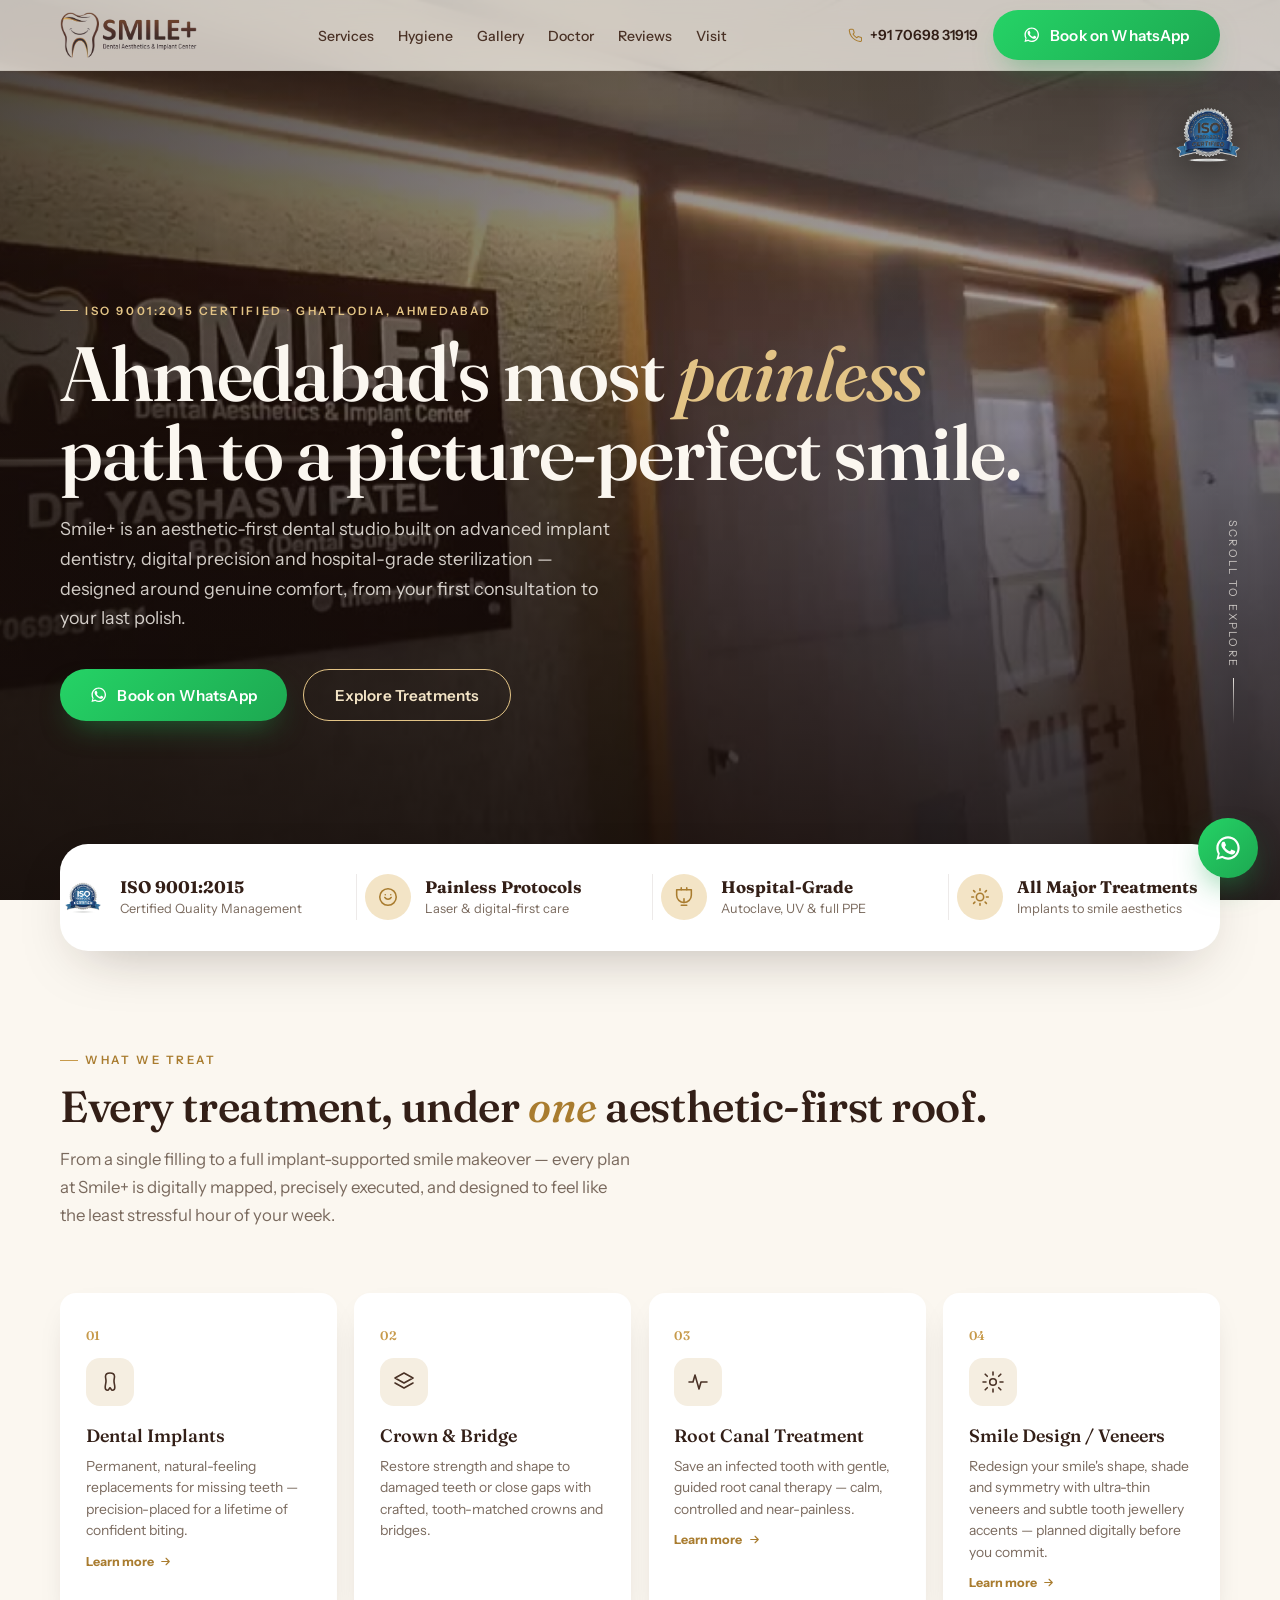
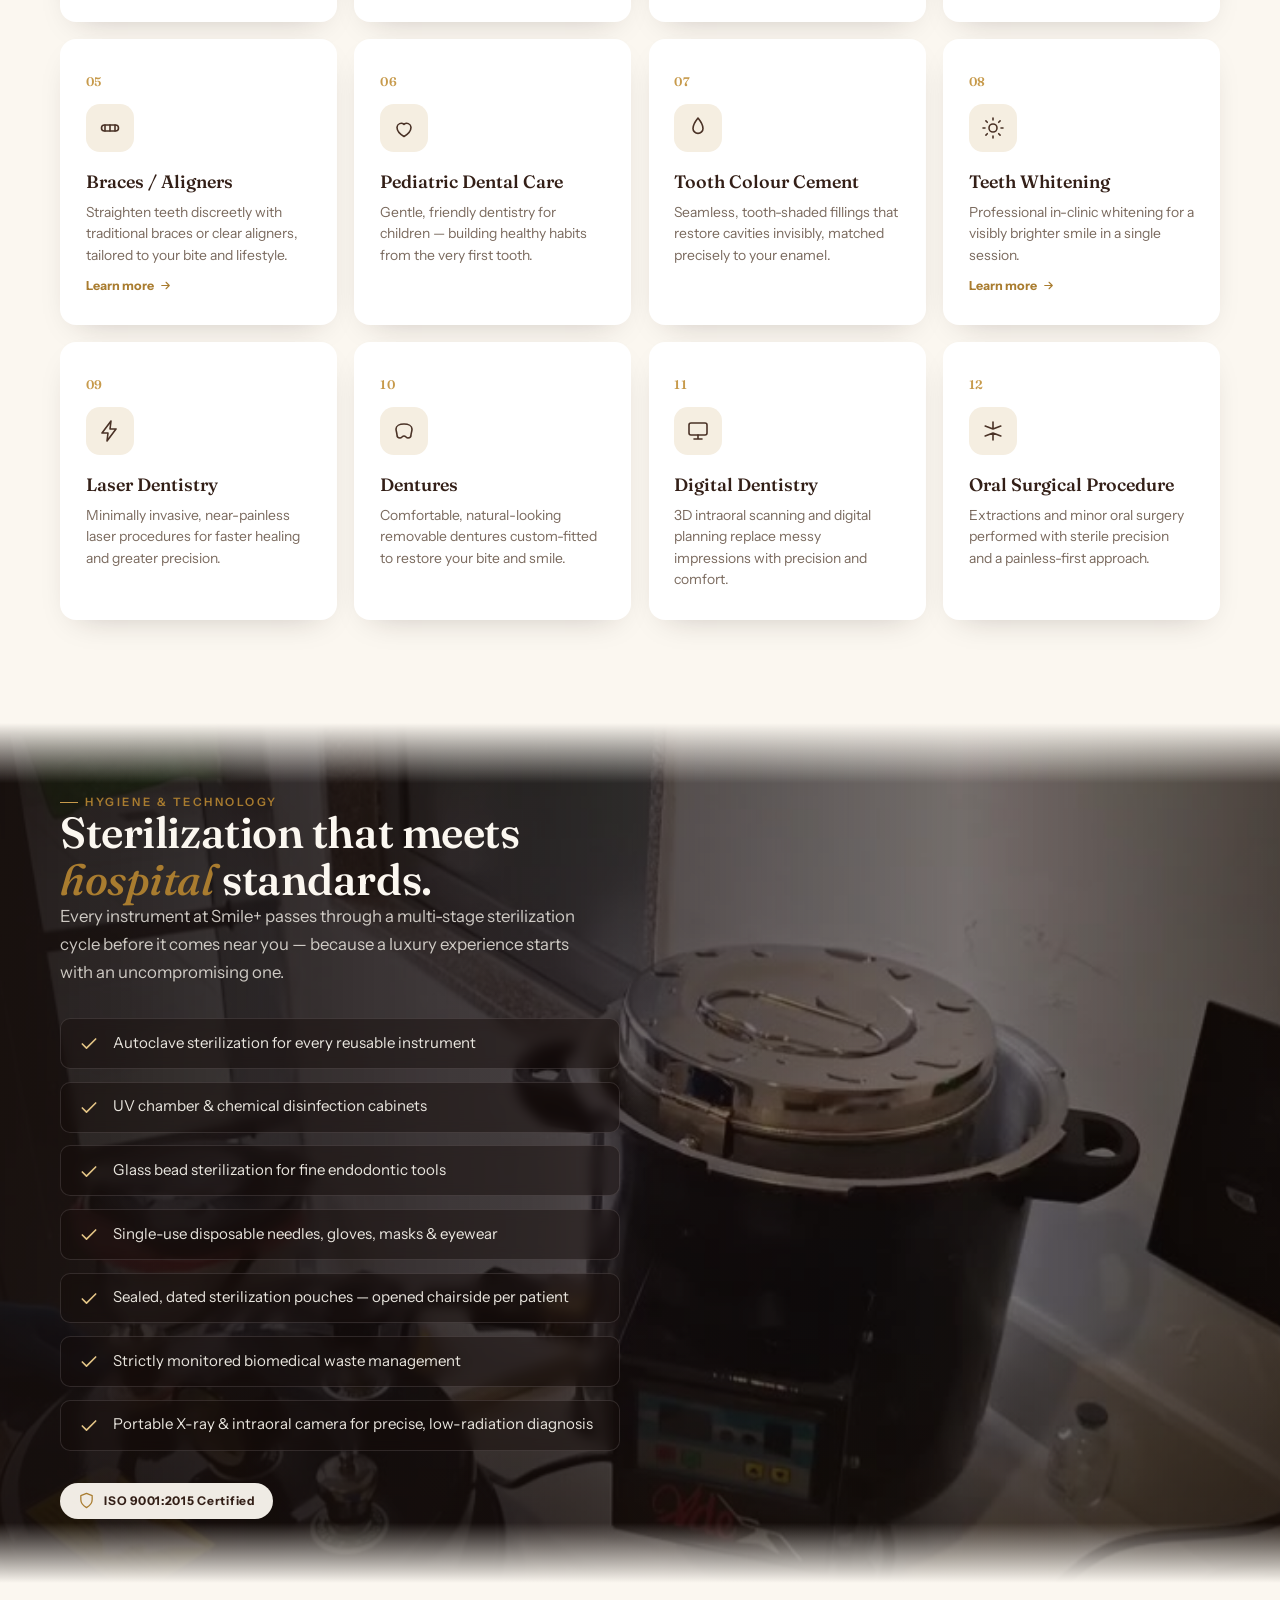
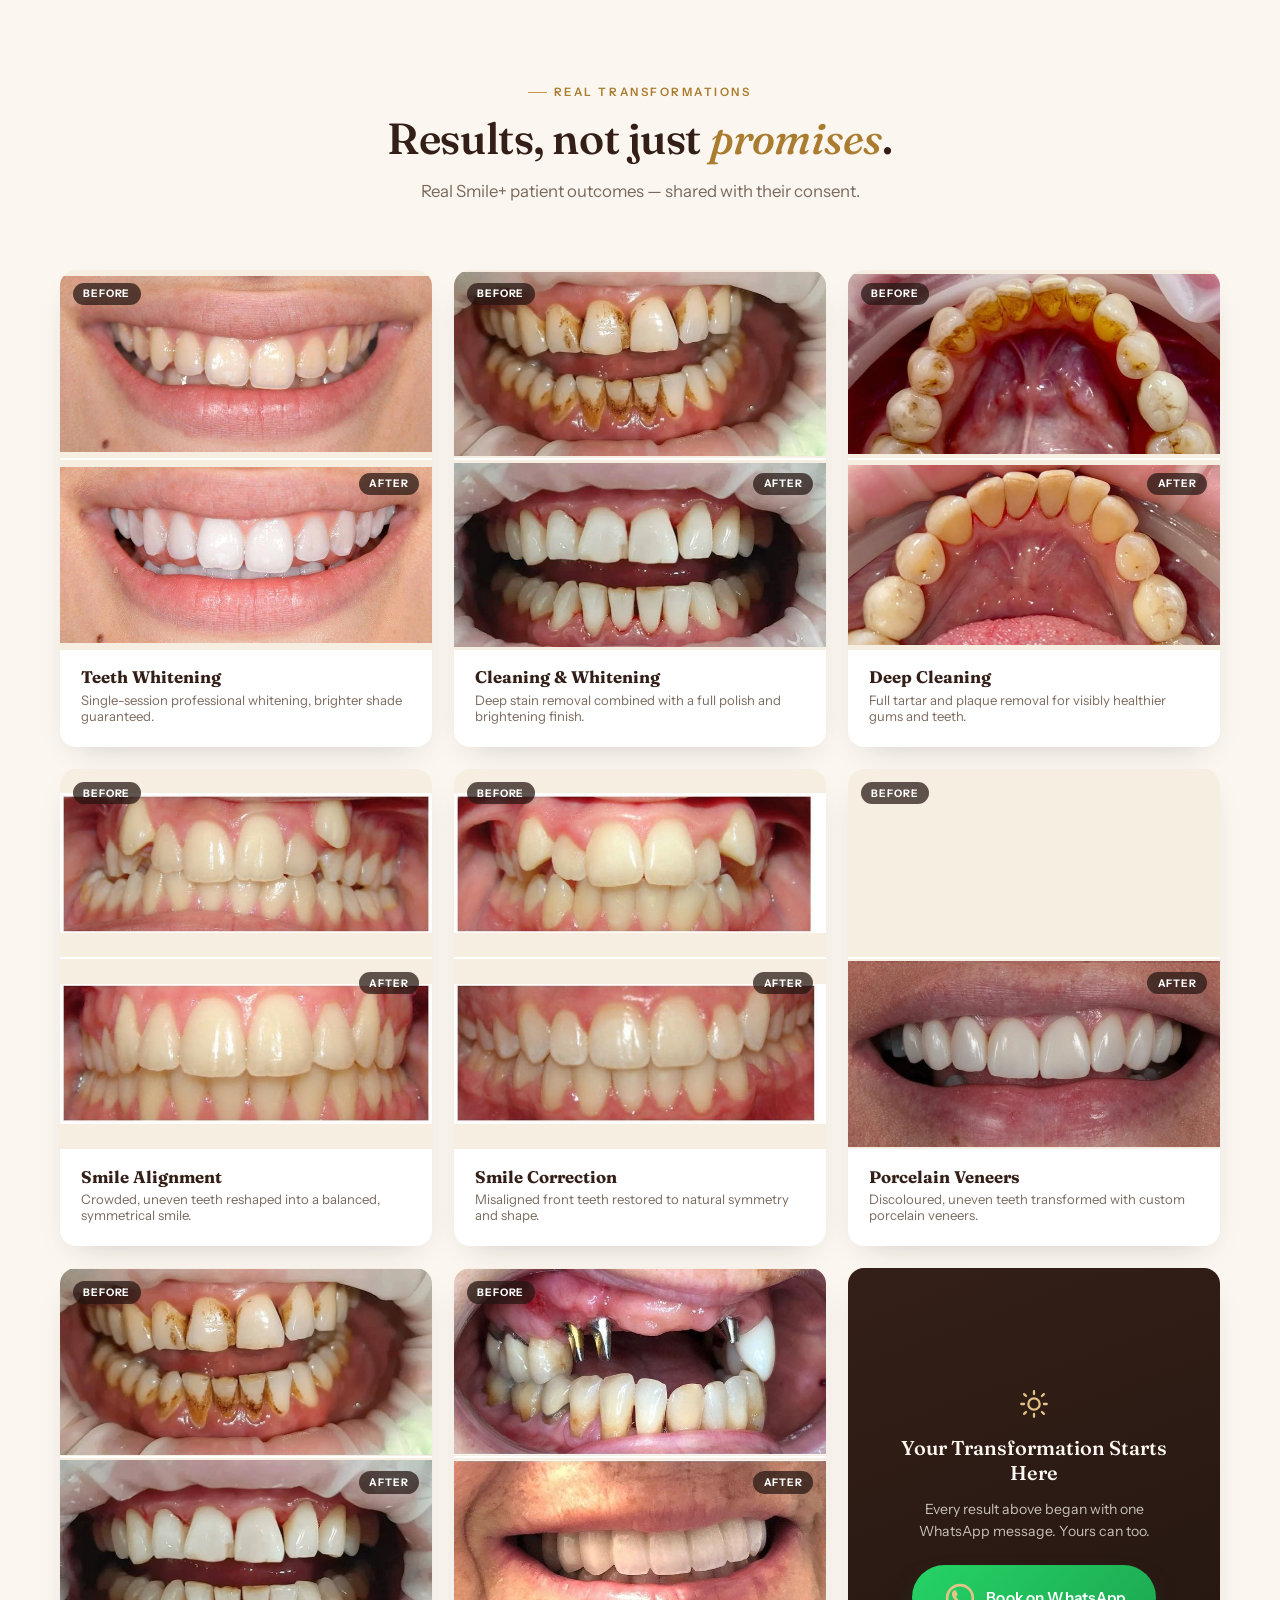
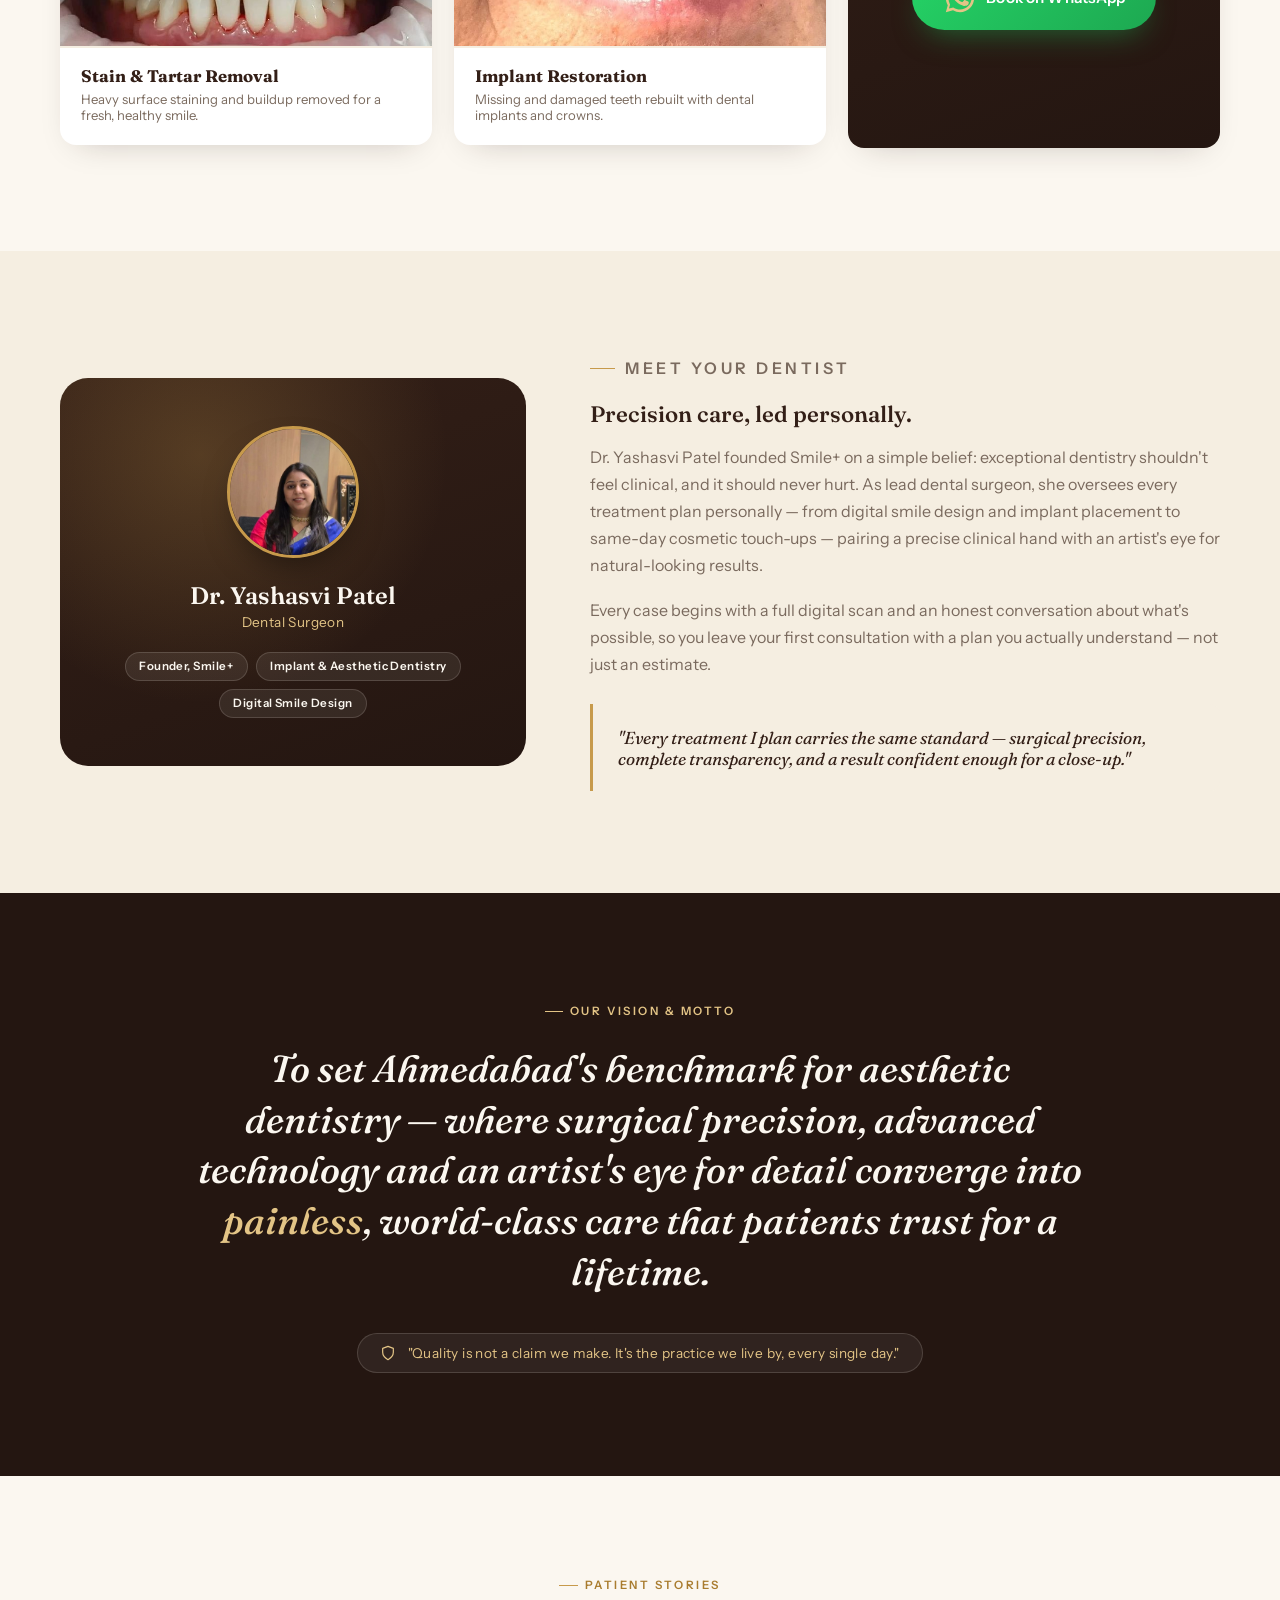
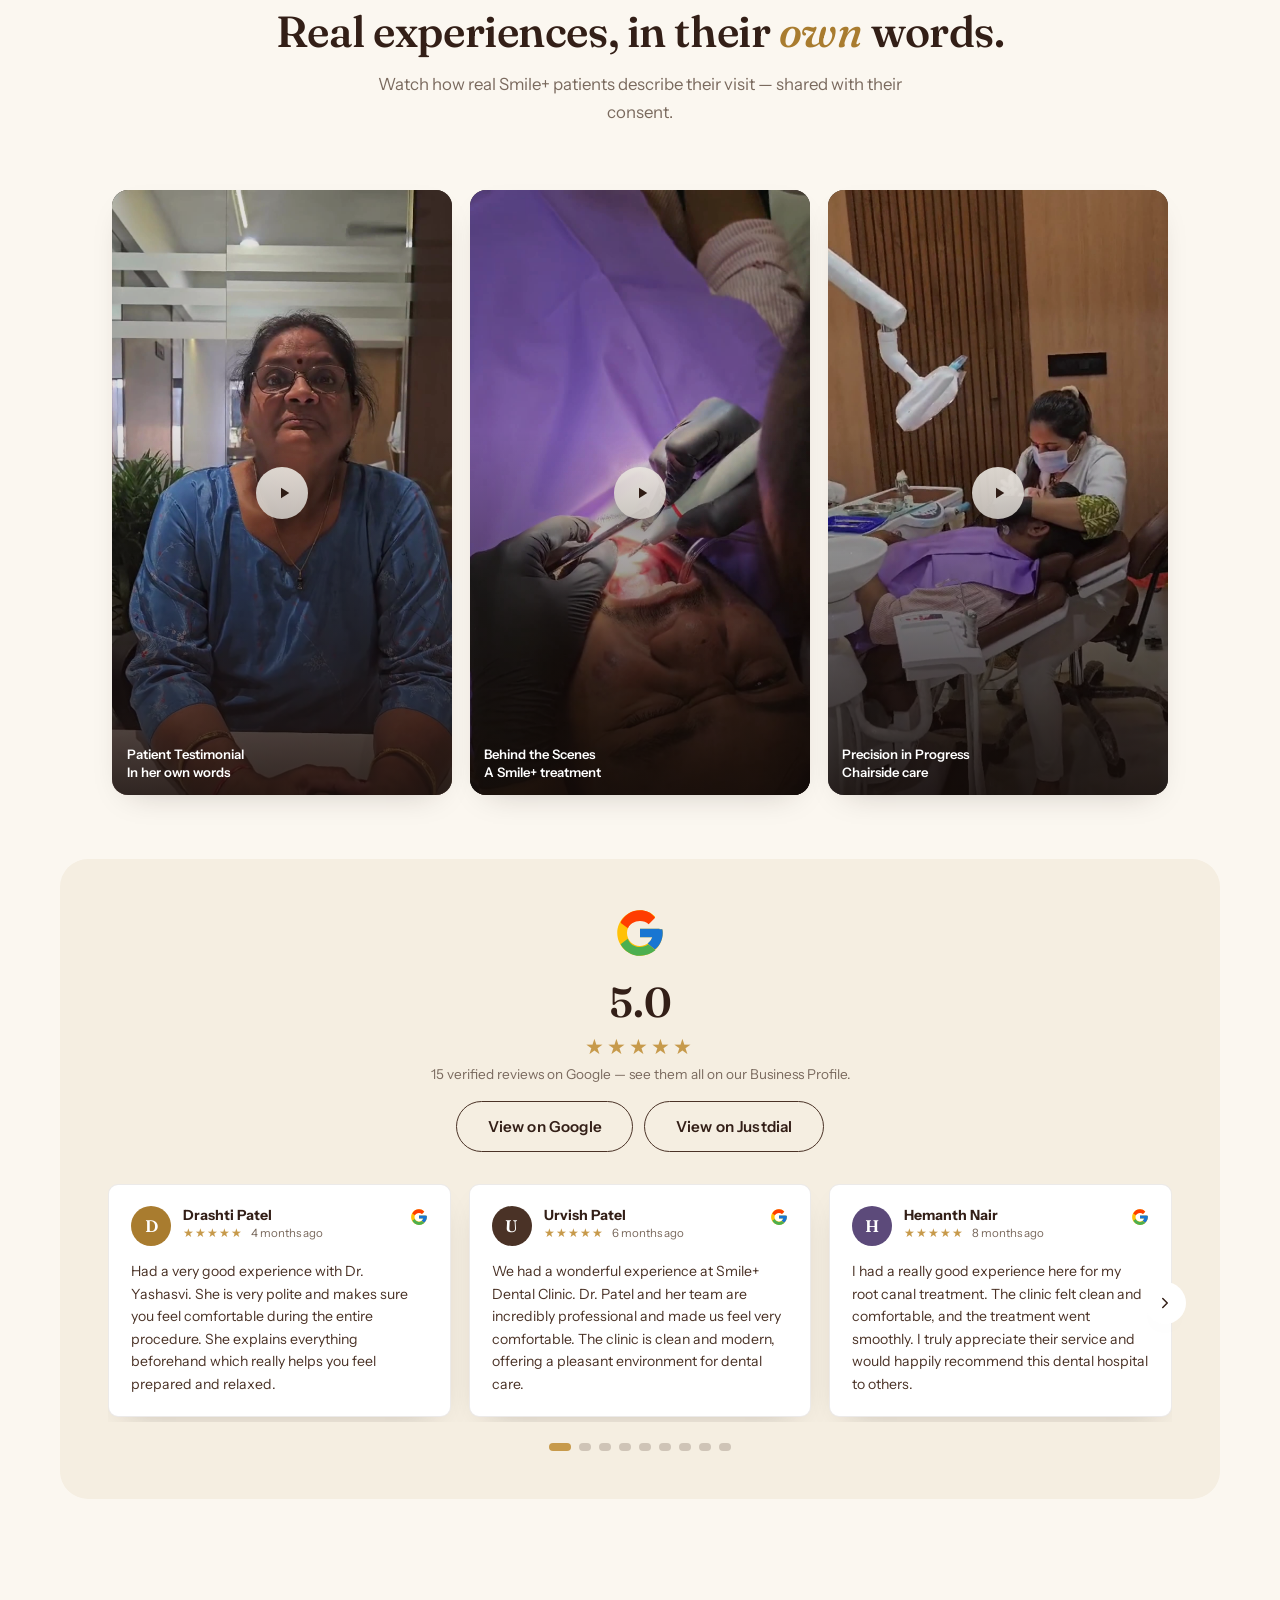
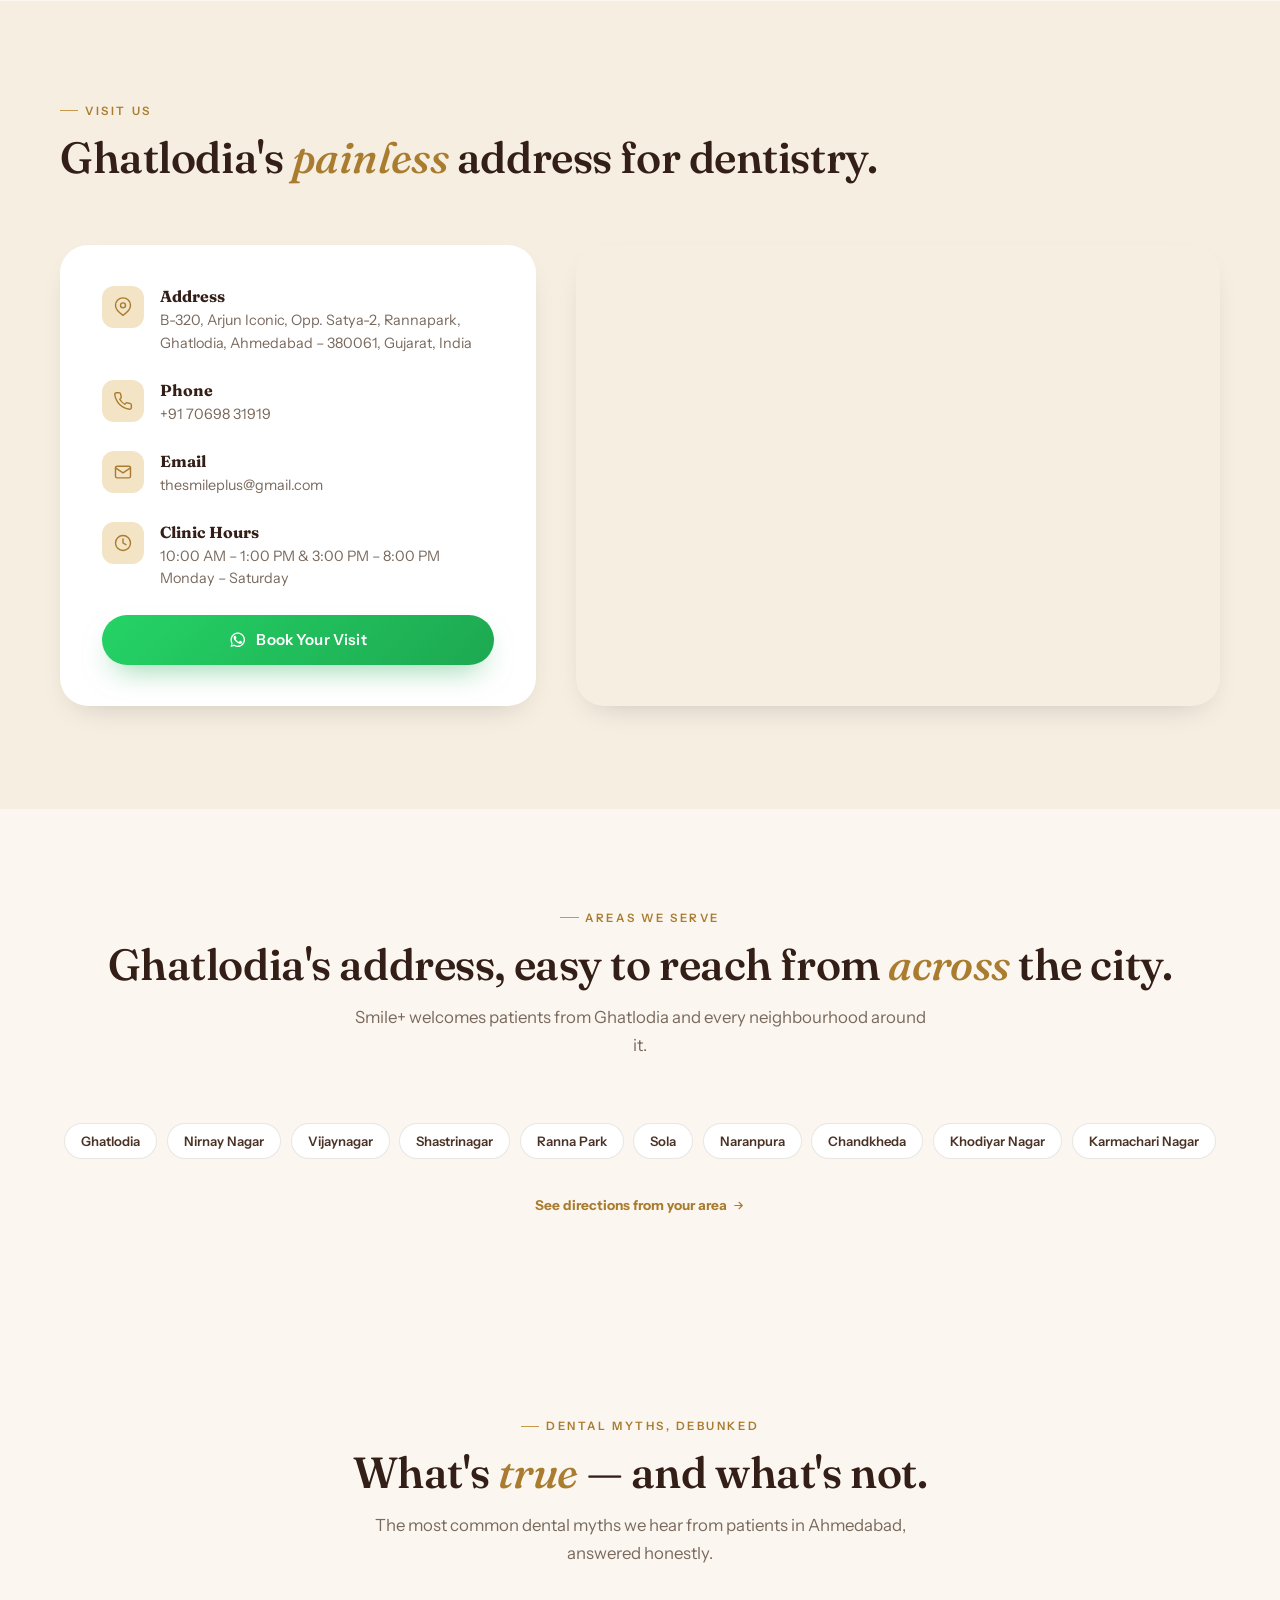
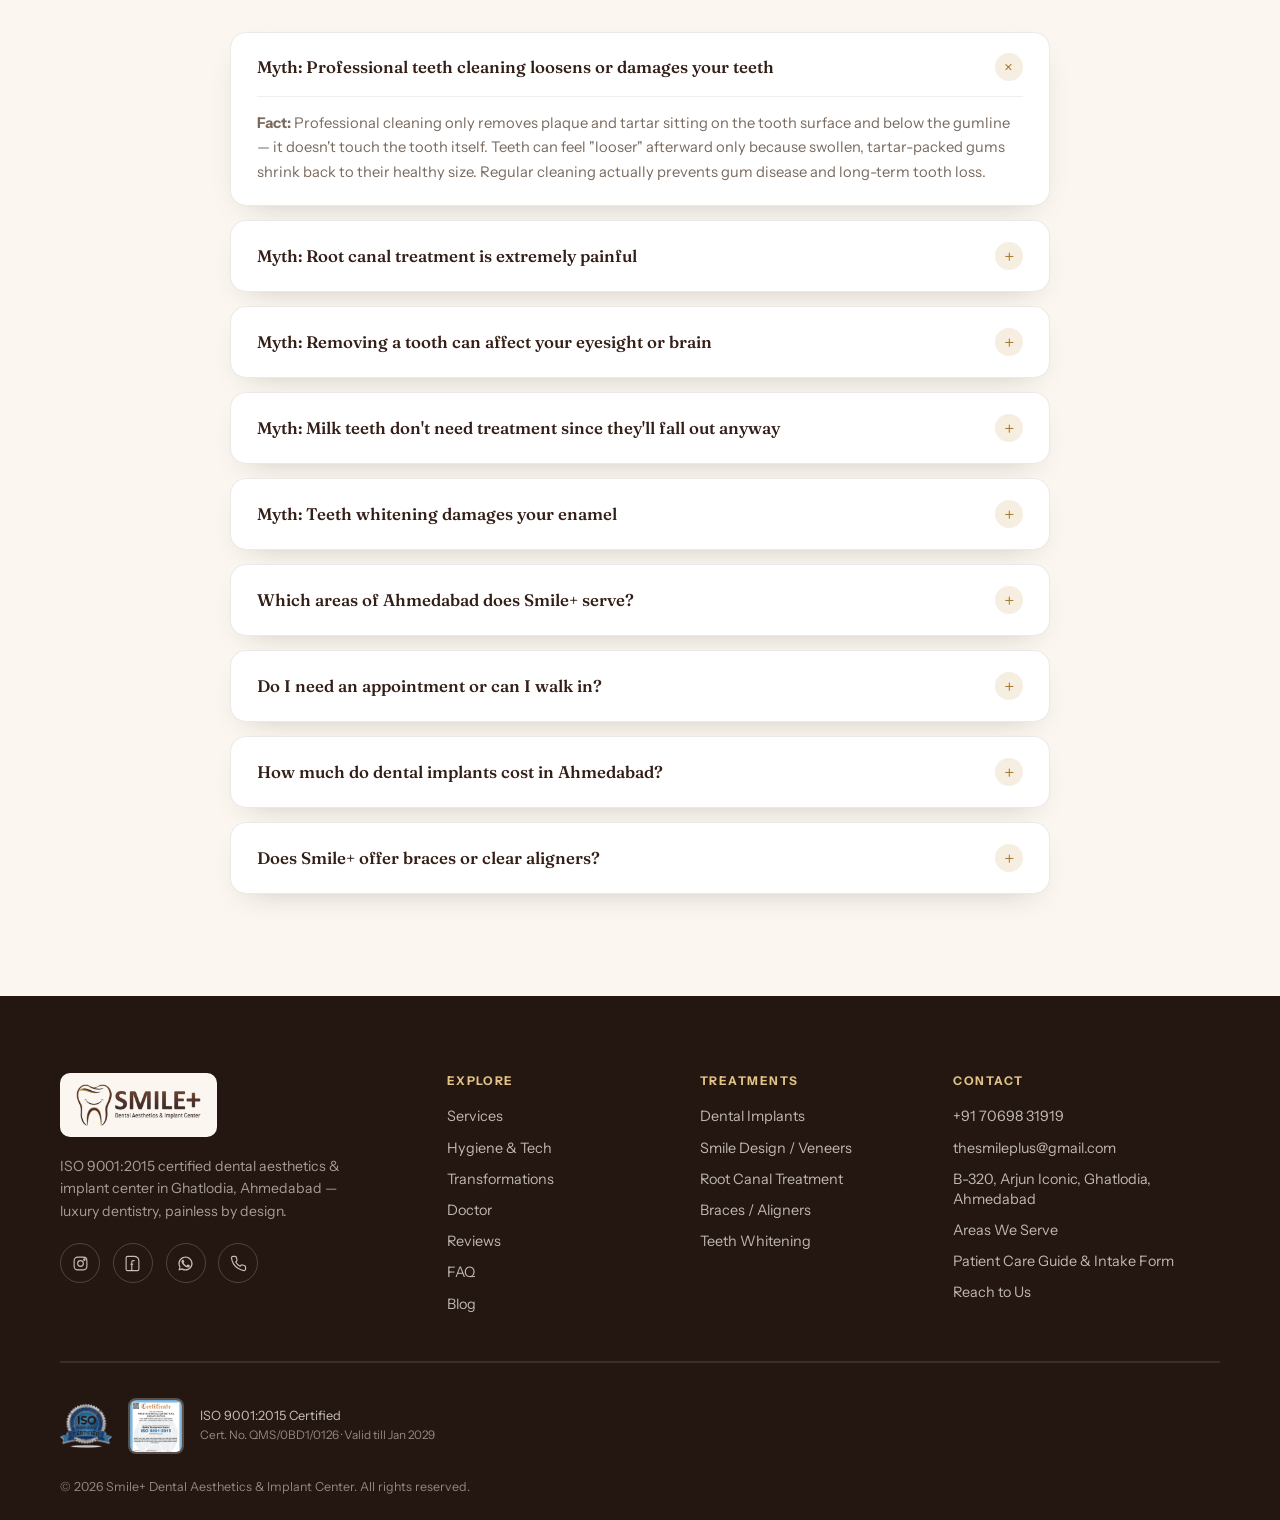
==== commit d2060917: "Remove unverifiable clinic claims from new pages A content audit found statements in the pages added" ====
--- a/index.html
+++ b/index.html
@@ -7,20 +7,20 @@
 <meta name="description" content="Smile+ is an ISO 9001:2015 certified dental clinic in Ghatlodia, Ahmedabad. Painless implants, smile design &amp; root canal treatment. Book on WhatsApp today.">
 <meta name="keywords" content="best dental clinic in Ahmedabad, dental implants Ahmedabad, dental implant cost Ahmedabad, painless dentist Ghatlodia, smile design Ahmedabad, smile makeover Ahmedabad, ISO certified dental clinic, cosmetic dentist Ahmedabad, dentist near me Ghatlodia, painless root canal Ahmedabad, teeth whitening Ahmedabad, braces and clear aligners Ahmedabad, invisalign Ahmedabad, Dr Yashasvi Patel">
 <meta name="robots" content="index, follow">
-<link rel="canonical" href="https://www.thesmileplus.in/">
+<link rel="canonical" href="https://thesmileplus.in/">
 
 <!-- Open Graph -->
 <meta property="og:type" content="website">
 <meta property="og:site_name" content="Smile+ Dental Aesthetics & Implant Center">
 <meta property="og:title" content="Best Dental Clinic in Ahmedabad | Smile+ Dental Aesthetics & Implant Center">
 <meta property="og:description" content="ISO 9001:2015 certified luxury dental clinic in Ghatlodia, Ahmedabad. Painless implants, smile design, and hospital-grade sterilization. Book your visit on WhatsApp.">
-<meta property="og:image" content="https://www.thesmileplus.in/assets/img/hero-poster.jpg">
-<meta property="og:url" content="https://www.thesmileplus.in/">
+<meta property="og:image" content="https://thesmileplus.in/assets/img/hero-poster.jpg">
+<meta property="og:url" content="https://thesmileplus.in/">
 <meta property="og:locale" content="en_IN">
 <meta name="twitter:card" content="summary_large_image">
 <meta name="twitter:title" content="Best Dental Clinic in Ahmedabad | Smile+ Dental Aesthetics & Implant Center">
 <meta name="twitter:description" content="ISO 9001:2015 certified luxury dental clinic in Ghatlodia, Ahmedabad. Painless implants, smile design & more.">
-<meta name="twitter:image" content="https://www.thesmileplus.in/assets/img/hero-poster.jpg">
+<meta name="twitter:image" content="https://thesmileplus.in/assets/img/hero-poster.jpg">
 
 <meta name="geo.region" content="IN-GJ">
 <meta name="geo.placename" content="Ahmedabad">
@@ -33,20 +33,20 @@
 <link rel="preconnect" href="https://fonts.googleapis.com">
 <link rel="preconnect" href="https://fonts.gstatic.com" crossorigin>
 <link href="https://fonts.googleapis.com/css2?family=Fraunces:ital,opsz,wght@0,9..144,380..620;1,9..144,380..620&family=Instrument+Sans:wght@400..700&display=swap" rel="stylesheet">
-<link rel="stylesheet" href="assets/css/style.css">
-<link rel="stylesheet" href="assets/css/service-page.css">
+<link rel="stylesheet" href="assets/css/style.css?v=1">
+<link rel="stylesheet" href="assets/css/service-page.css?v=1">
 
 <!-- LocalBusiness / Dentist structured data -->
 <script type="application/ld+json">
 {
   "@context": "https://schema.org",
   "@type": "Dentist",
-  "@id": "https://www.thesmileplus.in/#dentist",
+  "@id": "https://thesmileplus.in/#dentist",
   "name": "Smile+ Dental Aesthetics & Implant Center",
   "alternateName": "Smile Plus Dental Clinic",
-  "image": "https://www.thesmileplus.in/assets/img/hero-poster.jpg",
-  "logo": "https://www.thesmileplus.in/assets/img/logo-horizontal.jpg",
-  "url": "https://www.thesmileplus.in/",
+  "image": "https://thesmileplus.in/assets/img/hero-poster.jpg",
+  "logo": "https://thesmileplus.in/assets/img/logo-horizontal.jpg",
+  "url": "https://thesmileplus.in/",
   "telephone": "+91-70698-31919",
   "priceRange": "₹₹₹",
   "address": {
@@ -76,19 +76,22 @@
     { "@type": "Place", "name": "Ranna Park, Ahmedabad" },
     { "@type": "Place", "name": "Sola, Ahmedabad" },
     { "@type": "Place", "name": "Naranpura, Ahmedabad" },
+    { "@type": "Place", "name": "Chandkheda, Ahmedabad" },
+    { "@type": "Place", "name": "Khodiyar Nagar, Ahmedabad" },
+    { "@type": "Place", "name": "Karmachari Nagar, Ahmedabad" },
     { "@type": "City", "name": "Ahmedabad" }
   ],
   "hasOfferCatalog": {
     "@type": "OfferCatalog",
     "name": "Dental Treatments",
     "itemListElement": [
-      { "@type": "Offer", "url": "https://www.thesmileplus.in/dental-implants-ahmedabad.html", "itemOffered": { "@type": "MedicalProcedure", "name": "Dental Implants" } },
+      { "@type": "Offer", "url": "https://thesmileplus.in/dental-implants-ahmedabad.html", "itemOffered": { "@type": "MedicalProcedure", "name": "Dental Implants" } },
       { "@type": "Offer", "itemOffered": { "@type": "MedicalProcedure", "name": "Dental Crown & Bridge" } },
-      { "@type": "Offer", "url": "https://www.thesmileplus.in/root-canal-treatment-ahmedabad.html", "itemOffered": { "@type": "MedicalProcedure", "name": "Root Canal Treatment" } },
-      { "@type": "Offer", "url": "https://www.thesmileplus.in/smile-design-veneers-ahmedabad.html", "itemOffered": { "@type": "MedicalProcedure", "name": "Smile Design / Veneers" } },
-      { "@type": "Offer", "url": "https://www.thesmileplus.in/braces-aligners-ahmedabad.html", "itemOffered": { "@type": "MedicalProcedure", "name": "Dental Braces / Aligners" } },
+      { "@type": "Offer", "url": "https://thesmileplus.in/root-canal-treatment-ahmedabad.html", "itemOffered": { "@type": "MedicalProcedure", "name": "Root Canal Treatment" } },
+      { "@type": "Offer", "url": "https://thesmileplus.in/smile-design-veneers-ahmedabad.html", "itemOffered": { "@type": "MedicalProcedure", "name": "Smile Design / Veneers" } },
+      { "@type": "Offer", "url": "https://thesmileplus.in/braces-aligners-ahmedabad.html", "itemOffered": { "@type": "MedicalProcedure", "name": "Dental Braces / Aligners" } },
       { "@type": "Offer", "itemOffered": { "@type": "MedicalProcedure", "name": "Pediatric Dental Care" } },
-      { "@type": "Offer", "url": "https://www.thesmileplus.in/teeth-whitening-ahmedabad.html", "itemOffered": { "@type": "MedicalProcedure", "name": "Teeth Whitening" } },
+      { "@type": "Offer", "url": "https://thesmileplus.in/teeth-whitening-ahmedabad.html", "itemOffered": { "@type": "MedicalProcedure", "name": "Teeth Whitening" } },
       { "@type": "Offer", "itemOffered": { "@type": "MedicalProcedure", "name": "Laser Dentistry" } },
       { "@type": "Offer", "itemOffered": { "@type": "MedicalProcedure", "name": "Dentures" } },
       { "@type": "Offer", "itemOffered": { "@type": "MedicalProcedure", "name": "Digital Dentistry / Intraoral Scanning" } },
@@ -181,7 +184,7 @@
     {
       "@type": "Question",
       "name": "How much do dental implants cost in Ahmedabad?",
-      "acceptedAnswer": { "@type": "Answer", "text": "Implant cost depends on the number of implants, implant brand, whether bone grafting is needed, and the crown material chosen — Smile+ doesn't quote a fixed price without a scan, since every case is different. Our full cost guide breaks down each factor in detail." }
+      "acceptedAnswer": { "@type": "Answer", "text": "Implant cost depends on the number of implants, implant brand, whether bone grafting is needed, and the crown material chosen. Because every mouth is different, an accurate figure needs an examination and scan. Our full cost guide breaks down each factor in detail." }
     },
     {
       "@type": "Question",
@@ -711,6 +714,9 @@
       <span class="area-chip">Ranna Park</span>
       <span class="area-chip">Sola</span>
       <span class="area-chip">Naranpura</span>
+      <span class="area-chip">Chandkheda</span>
+      <span class="area-chip">Khodiyar Nagar</span>
+      <span class="area-chip">Karmachari Nagar</span>
     </div>
     <p style="text-align:center;margin-top:1.6rem;">
       <a href="areas-we-serve.html" class="service-card-link" style="font-size:0.85rem;">See directions from your area <svg viewBox="0 0 24 24" fill="none" stroke="currentColor" stroke-width="2" stroke-linecap="round" stroke-linejoin="round"><path d="M5 12h14M13 6l6 6-6 6"/></svg></a>
@@ -757,7 +763,7 @@
       </details>
       <details class="faq-item reveal">
         <summary>How much do dental implants cost in Ahmedabad?</summary>
-        <p>Implant cost depends on the number of implants, implant brand, whether bone grafting is needed, and the crown material chosen — Smile+ doesn't quote a fixed price without a scan, since every case is different. Read our <a href="blog-dental-implant-cost-ahmedabad.html" style="color:var(--gold-600);font-weight:600;">full cost guide</a> for a detailed breakdown.</p>
+        <p>Implant cost depends on the number of implants, implant brand, whether bone grafting is needed, and the crown material chosen. Because every mouth is different, an accurate figure needs an examination and scan. Read our <a href="blog-dental-implant-cost-ahmedabad.html" style="color:var(--gold-600);font-weight:600;">full cost guide</a> for a detailed breakdown.</p>
       </details>
       <details class="faq-item reveal">
         <summary>Does Smile+ offer braces or clear aligners?</summary>
@@ -849,6 +855,6 @@
   <video id="lightboxVideo" controls playsinline></video>
 </div>
 
-<script src="assets/js/main.js"></script>
+<script src="assets/js/main.js?v=1"></script>
 </body>
 </html>
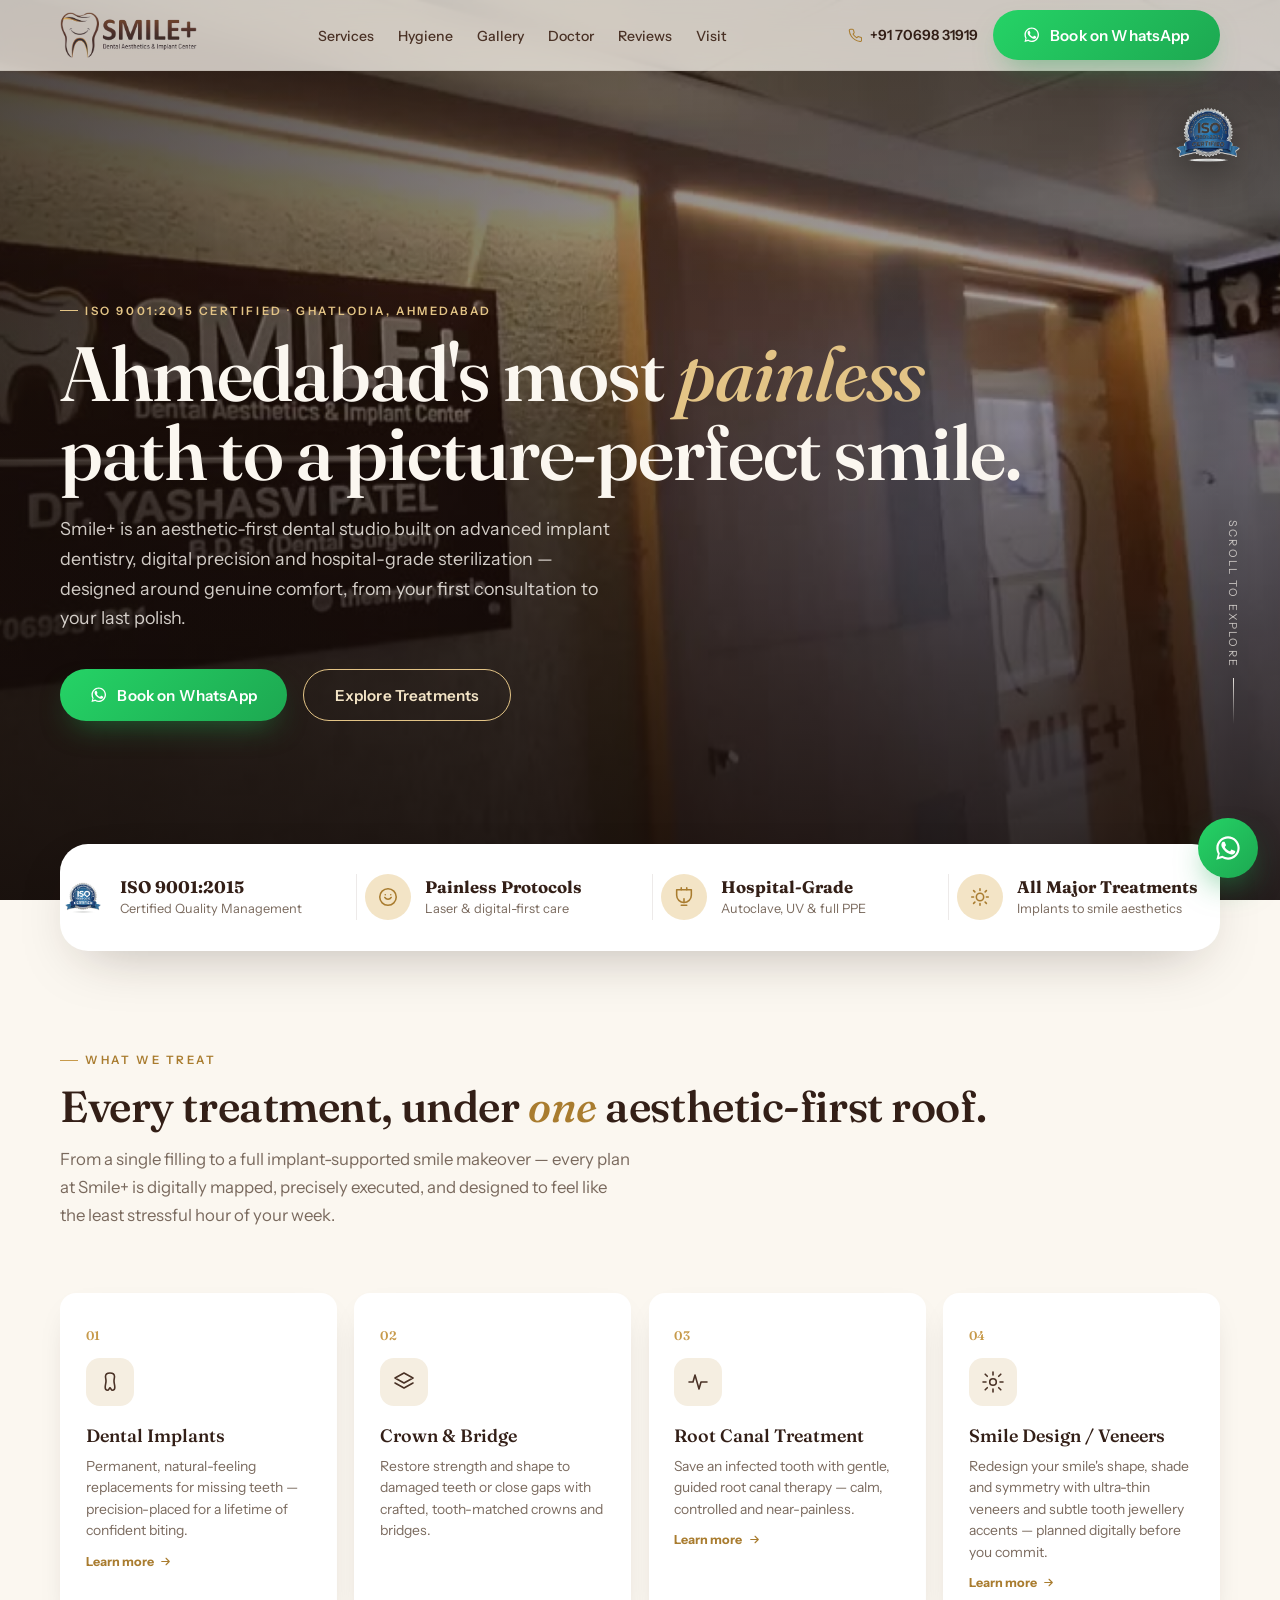
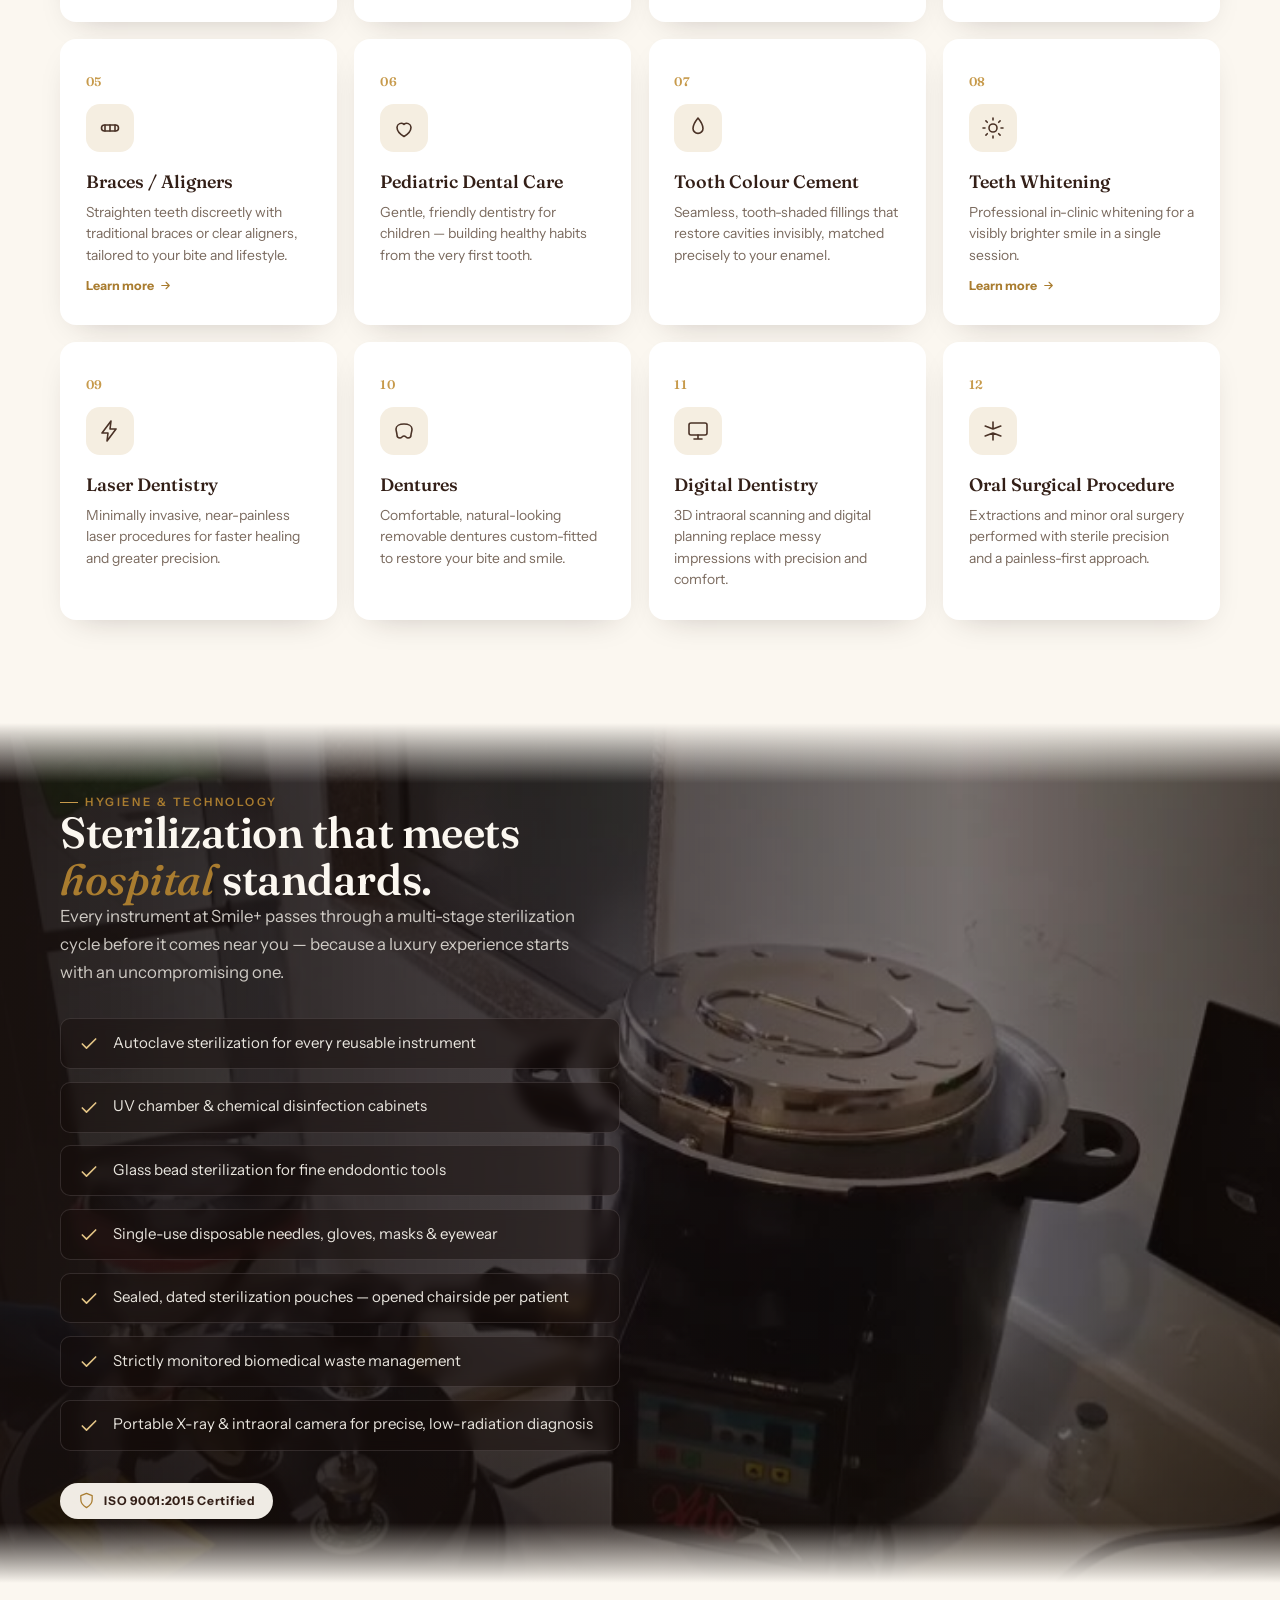
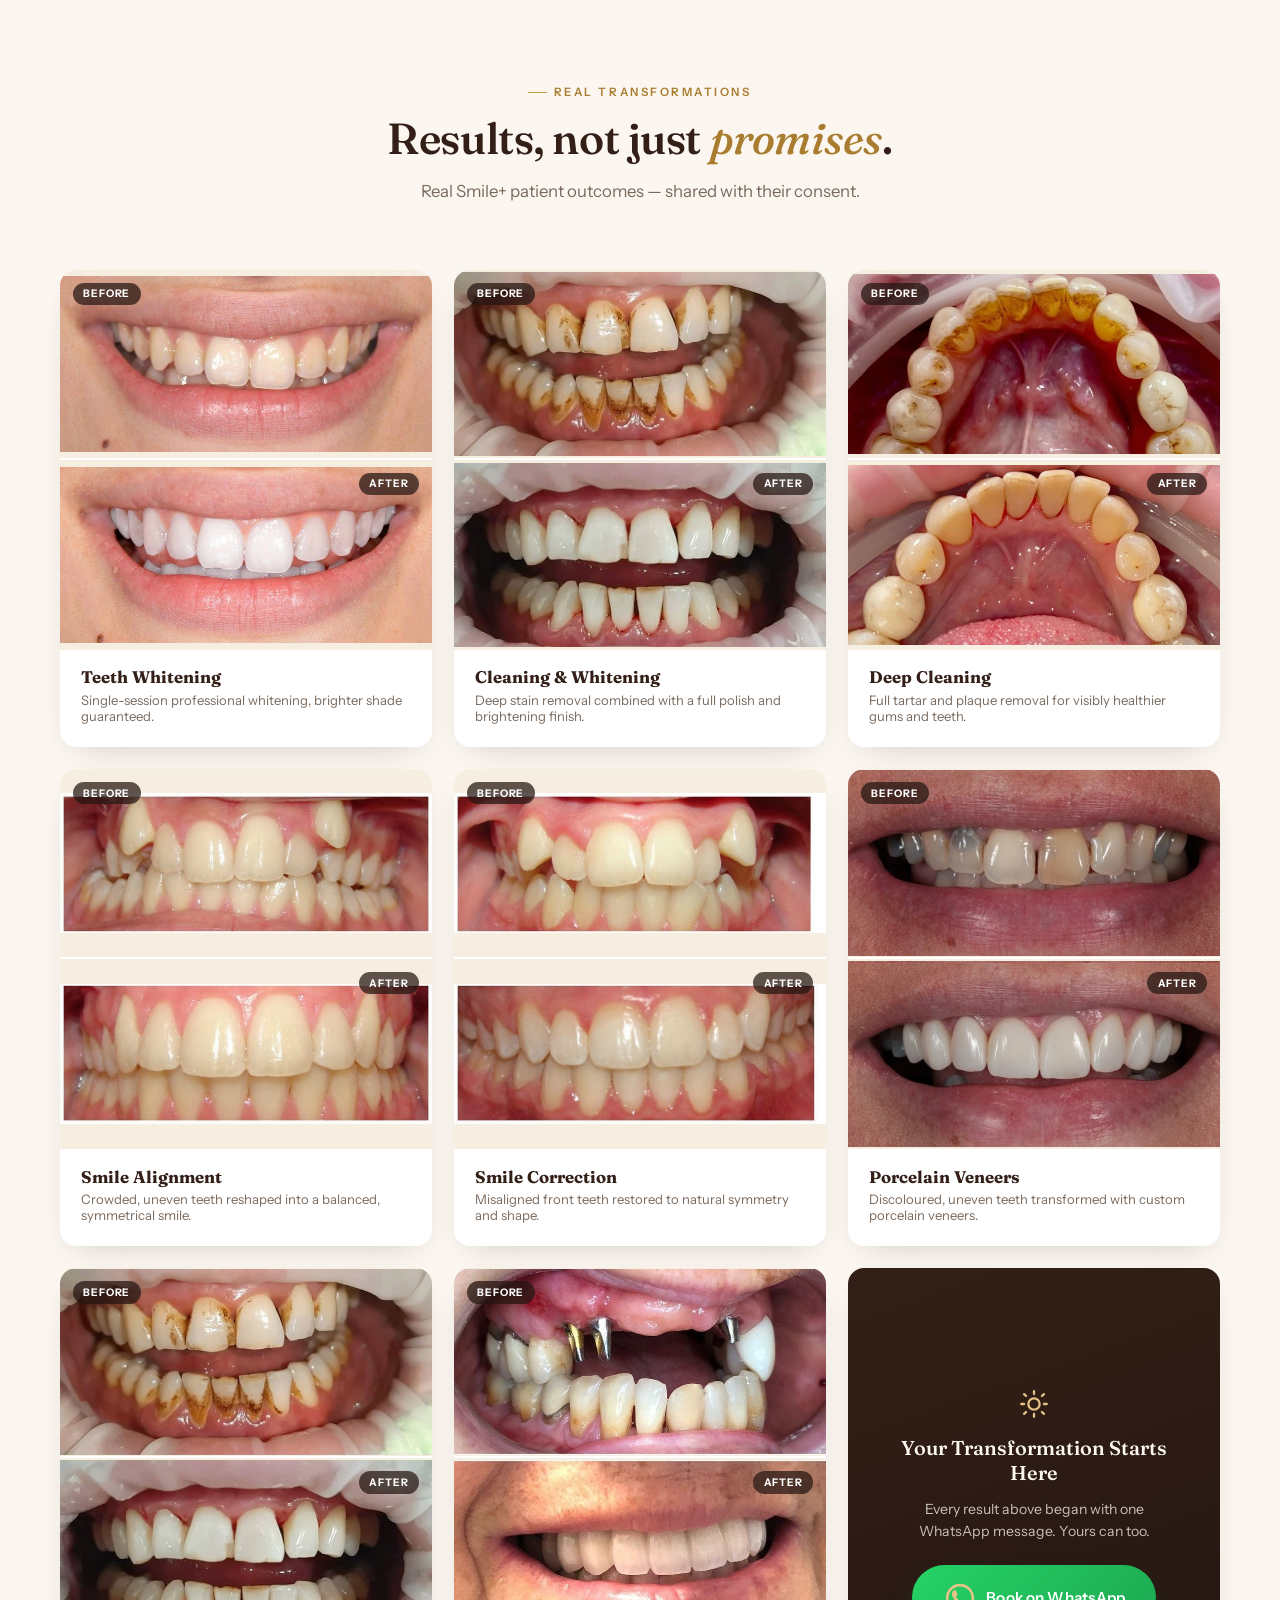
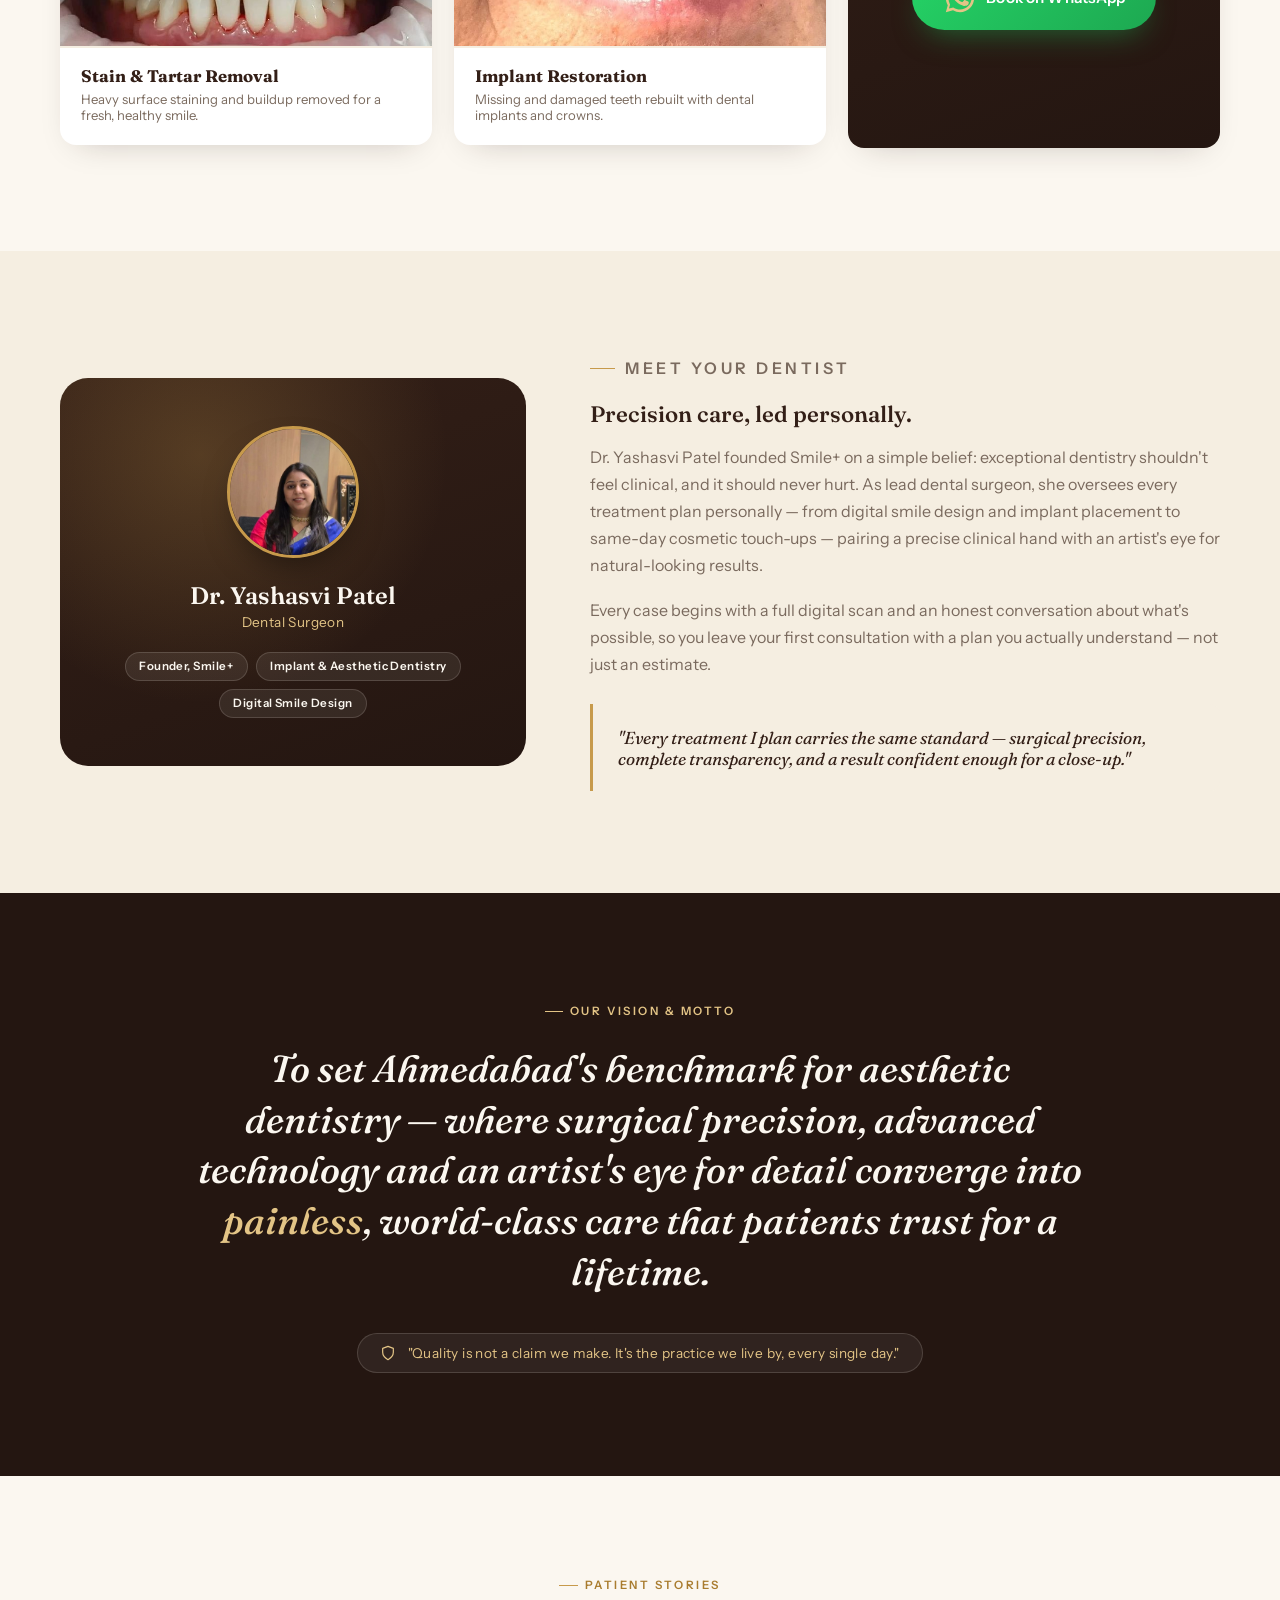
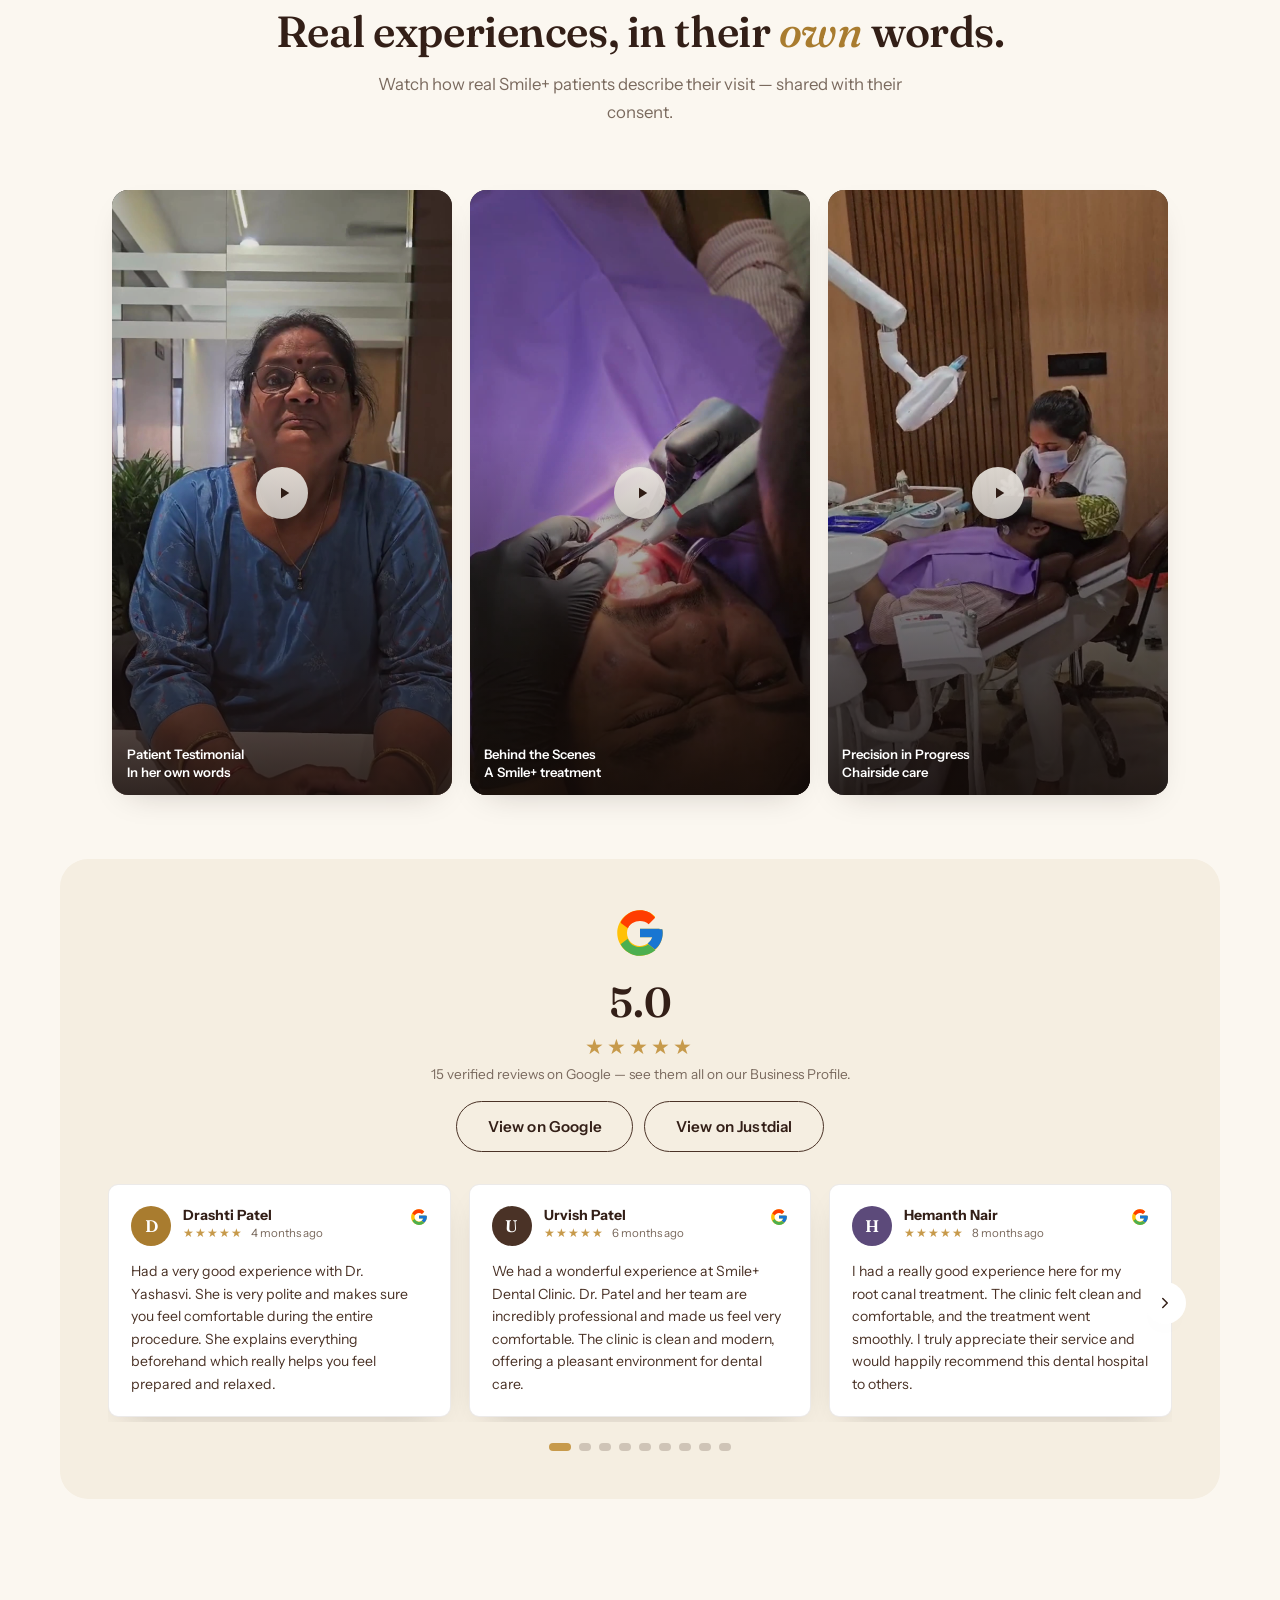
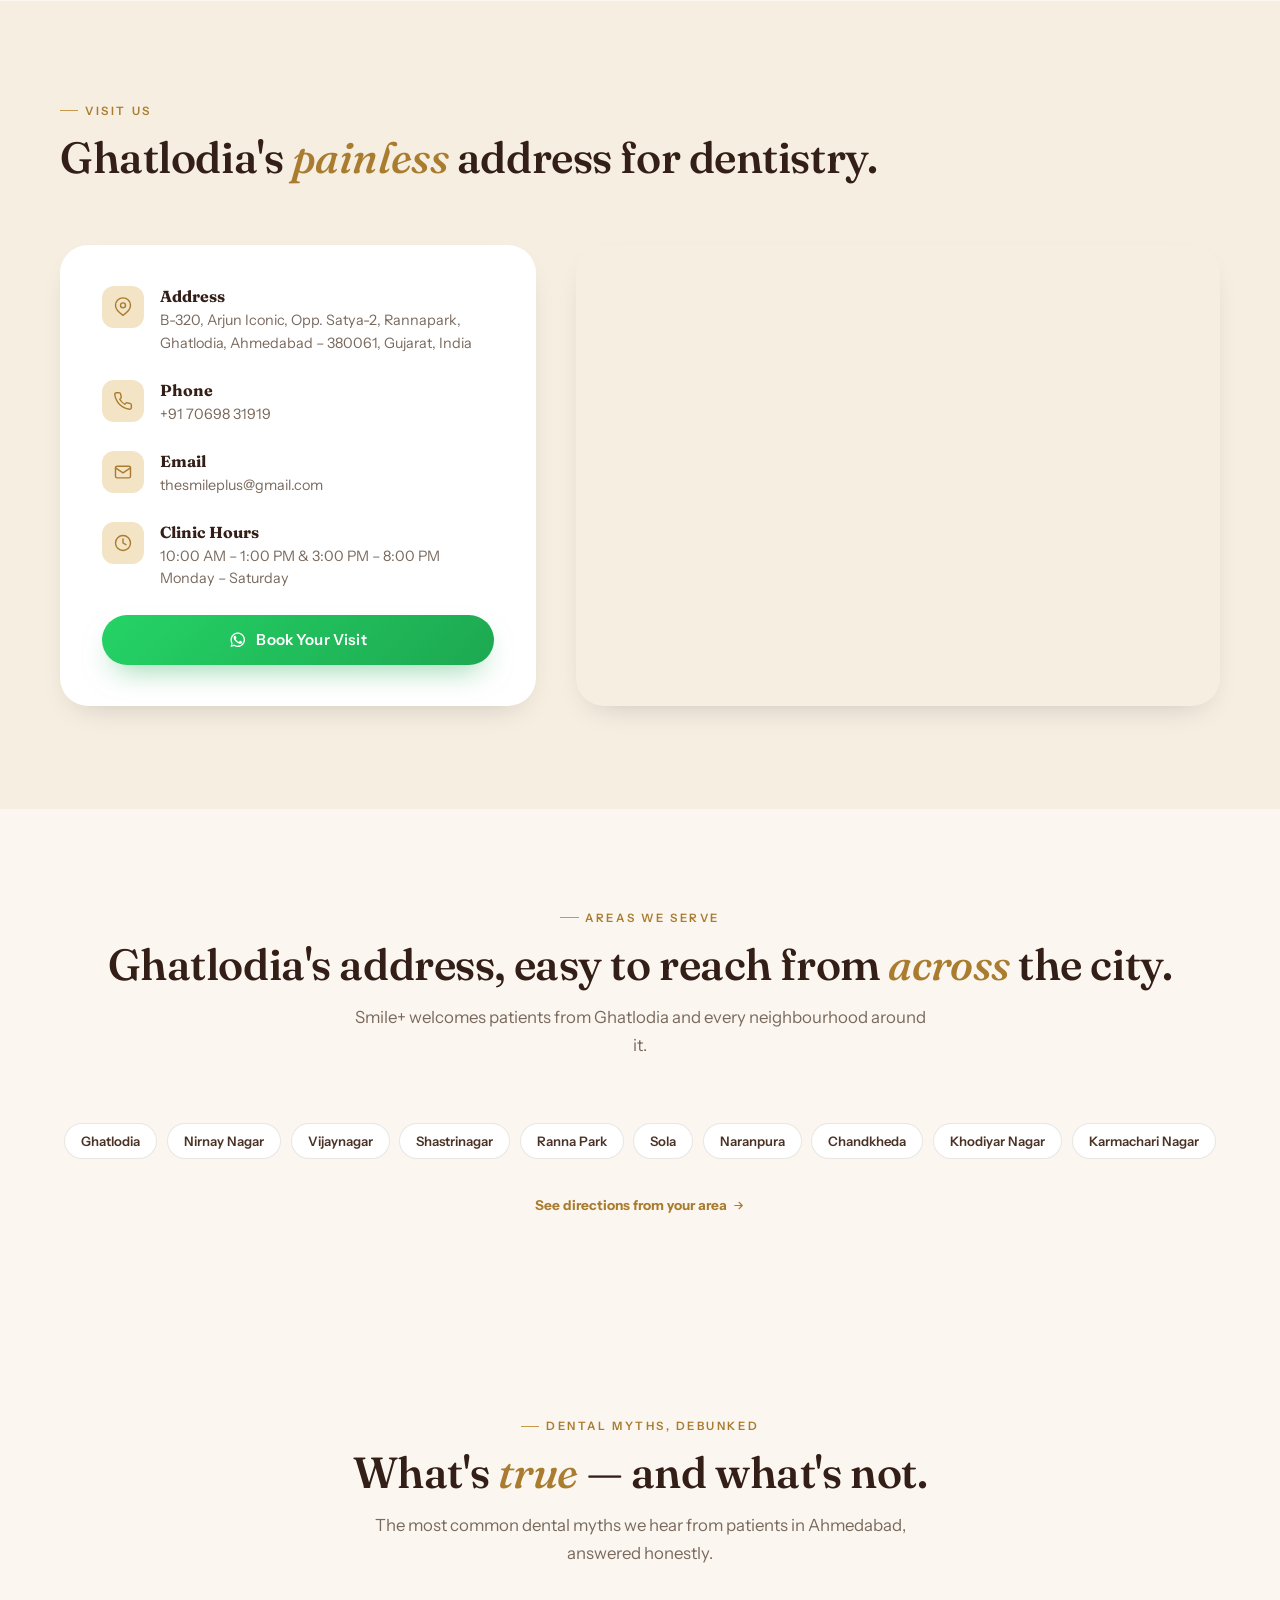
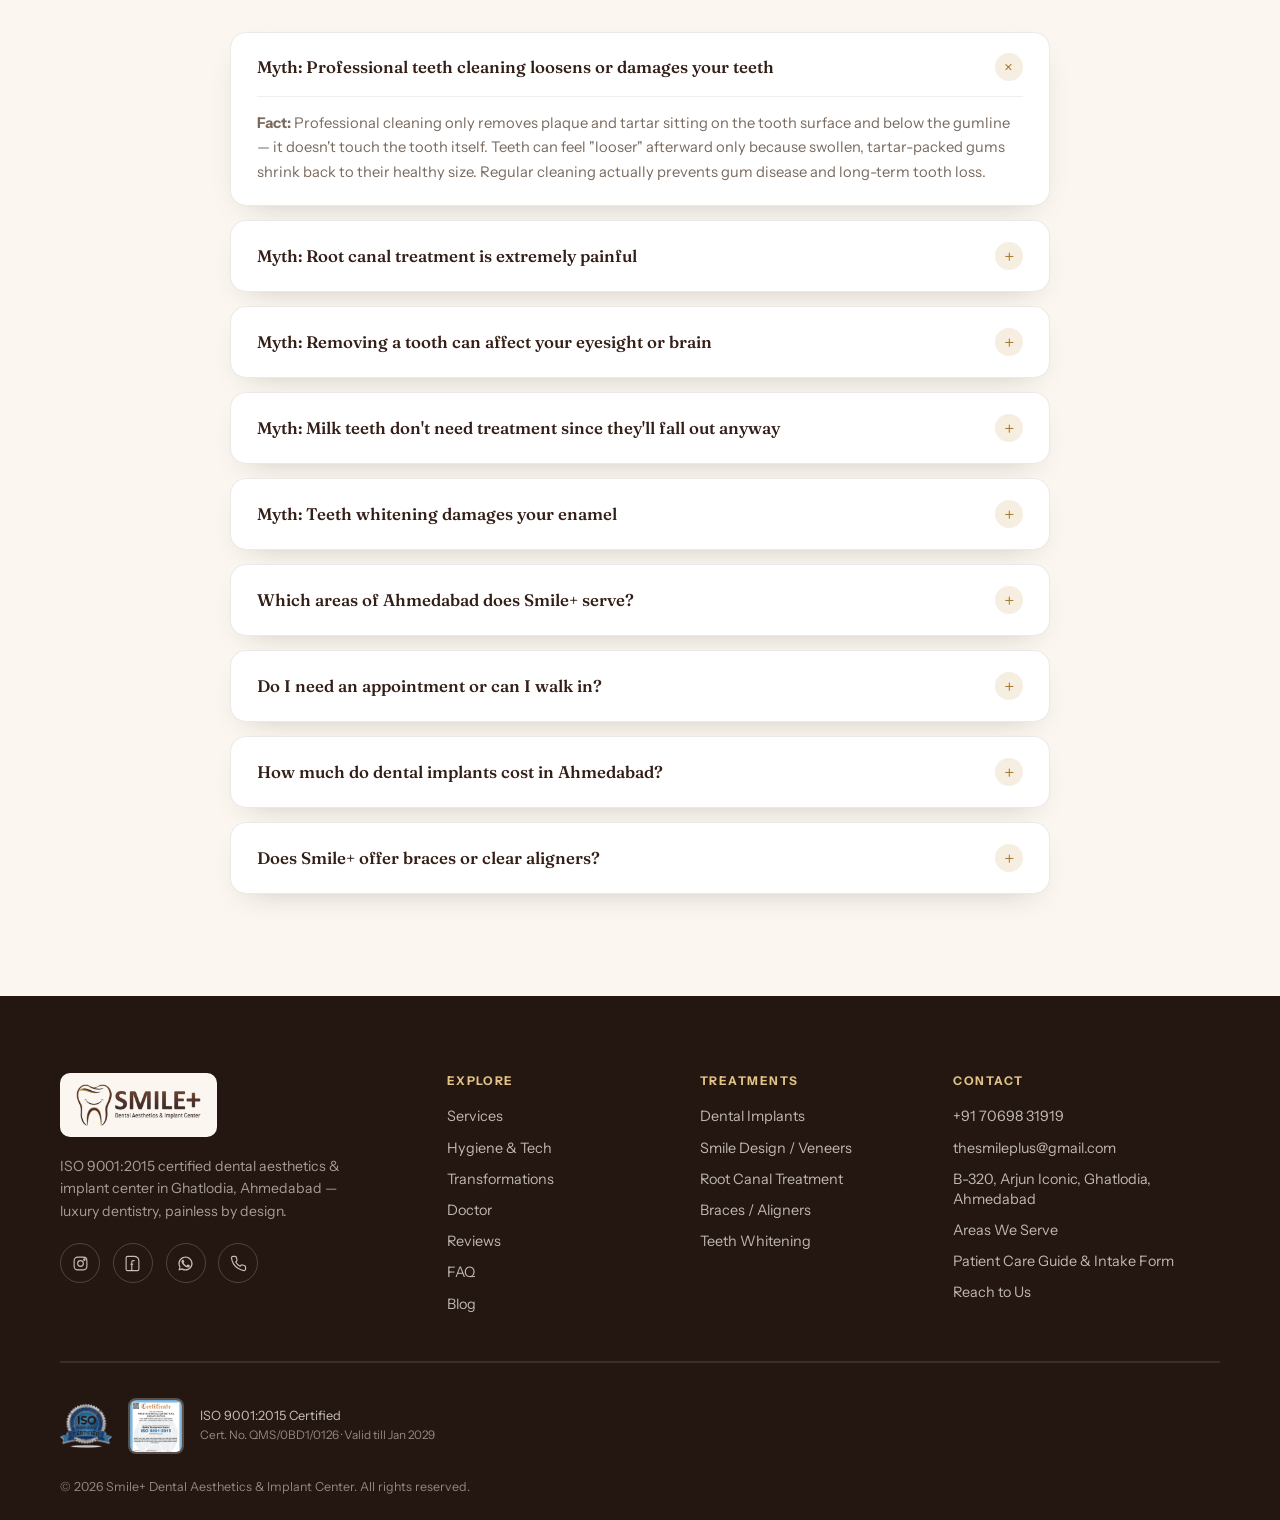
==== commit d619387d: "SEO: valid schema, query-driven titles/content, visible article FAQs Informed by the 2026-11-06 Sear" ====
--- a/index.html
+++ b/index.html
@@ -3,8 +3,8 @@
 <head>
 <meta charset="UTF-8">
 <meta name="viewport" content="width=device-width, initial-scale=1.0">
-<title>Best Dental Clinic in Ahmedabad | Smile+ Dental Aesthetics</title>
-<meta name="description" content="Smile+ is an ISO 9001:2015 certified dental clinic in Ghatlodia, Ahmedabad. Painless implants, smile design &amp; root canal treatment. Book on WhatsApp today.">
+<title>Smile+ Dental Clinic in Ghatlodia, Ahmedabad | Dental Implants</title>
+<meta name="description" content="Smile+ (Smile Plus) is an ISO 9001:2015 certified dental clinic in Ghatlodia, Ahmedabad — dental implants, smile design, root canal &amp; more. Book on WhatsApp.">
 <meta name="keywords" content="best dental clinic in Ahmedabad, dental implants Ahmedabad, dental implant cost Ahmedabad, painless dentist Ghatlodia, smile design Ahmedabad, smile makeover Ahmedabad, ISO certified dental clinic, cosmetic dentist Ahmedabad, dentist near me Ghatlodia, painless root canal Ahmedabad, teeth whitening Ahmedabad, braces and clear aligners Ahmedabad, invisalign Ahmedabad, Dr Yashasvi Patel">
 <meta name="robots" content="index, follow">
 <link rel="canonical" href="https://thesmileplus.in/">
@@ -12,14 +12,14 @@
 <!-- Open Graph -->
 <meta property="og:type" content="website">
 <meta property="og:site_name" content="Smile+ Dental Aesthetics & Implant Center">
-<meta property="og:title" content="Best Dental Clinic in Ahmedabad | Smile+ Dental Aesthetics & Implant Center">
-<meta property="og:description" content="ISO 9001:2015 certified luxury dental clinic in Ghatlodia, Ahmedabad. Painless implants, smile design, and hospital-grade sterilization. Book your visit on WhatsApp.">
+<meta property="og:title" content="Smile+ Dental Aesthetics &amp; Implant Center | Dental Clinic in Ghatlodia, Ahmedabad">
+<meta property="og:description" content="Smile+ (Smile Plus) is an ISO 9001:2015 certified dental clinic in Ghatlodia, Ahmedabad — dental implants, smile design, root canal &amp; more. Book on WhatsApp.">
 <meta property="og:image" content="https://thesmileplus.in/assets/img/hero-poster.jpg">
 <meta property="og:url" content="https://thesmileplus.in/">
 <meta property="og:locale" content="en_IN">
 <meta name="twitter:card" content="summary_large_image">
-<meta name="twitter:title" content="Best Dental Clinic in Ahmedabad | Smile+ Dental Aesthetics & Implant Center">
-<meta name="twitter:description" content="ISO 9001:2015 certified luxury dental clinic in Ghatlodia, Ahmedabad. Painless implants, smile design & more.">
+<meta name="twitter:title" content="Smile+ Dental Aesthetics &amp; Implant Center | Dental Clinic in Ghatlodia, Ahmedabad">
+<meta name="twitter:description" content="Smile+ (Smile Plus) is an ISO 9001:2015 certified dental clinic in Ghatlodia, Ahmedabad — dental implants, smile design, root canal &amp; more. Book on WhatsApp.">
 <meta name="twitter:image" content="https://thesmileplus.in/assets/img/hero-poster.jpg">
 
 <meta name="geo.region" content="IN-GJ">
@@ -34,7 +34,7 @@
 <link rel="preconnect" href="https://fonts.gstatic.com" crossorigin>
 <link href="https://fonts.googleapis.com/css2?family=Fraunces:ital,opsz,wght@0,9..144,380..620;1,9..144,380..620&family=Instrument+Sans:wght@400..700&display=swap" rel="stylesheet">
 <link rel="stylesheet" href="assets/css/style.css?v=1">
-<link rel="stylesheet" href="assets/css/service-page.css?v=1">
+<link rel="stylesheet" href="assets/css/service-page.css?v=2">
 
 <!-- LocalBusiness / Dentist structured data -->
 <script type="application/ld+json">
@@ -43,7 +43,7 @@
   "@type": "Dentist",
   "@id": "https://thesmileplus.in/#dentist",
   "name": "Smile+ Dental Aesthetics & Implant Center",
-  "alternateName": "Smile Plus Dental Clinic",
+  "alternateName": ["Smile Plus Dental Clinic", "Smile Plus", "Smileplus Dental Clinic", "Smile+ Dental Clinic Ghatlodia"],
   "image": "https://thesmileplus.in/assets/img/hero-poster.jpg",
   "logo": "https://thesmileplus.in/assets/img/logo-horizontal.jpg",
   "url": "https://thesmileplus.in/",
@@ -130,13 +130,29 @@
   },
   "sameAs": [
     "https://www.instagram.com/thesmileplus.in",
-    "https://www.facebook.com/share/19VB5MRfCB/"
+    "https://www.facebook.com/share/19VB5MRfCB/",
+    "https://jsdl.in/DT-11TWFHHOW9P",
+    "https://share.google/kY4oijC9Uk3Shn86L"
   ],
   "hasCredential": {
     "@type": "EducationalOccupationalCredential",
     "credentialCategory": "ISO 9001:2015 Certification",
     "recognizedBy": { "@type": "Organization", "name": "Quality Control Certification (UASL)" }
   }
+}
+</script>
+
+<!-- WebSite structured data (site name for search results) -->
+<script type="application/ld+json">
+{
+  "@context": "https://schema.org",
+  "@type": "WebSite",
+  "@id": "https://thesmileplus.in/#website",
+  "url": "https://thesmileplus.in/",
+  "name": "Smile+ Dental Aesthetics & Implant Center",
+  "alternateName": ["Smile+", "Smile Plus", "Smile Plus Dental Clinic", "Smileplus"],
+  "inLanguage": "en-IN",
+  "publisher": { "@id": "https://thesmileplus.in/#dentist" }
 }
 </script>
 
--- a/assets/css/service-page.css
+++ b/assets/css/service-page.css
@@ -296,6 +296,8 @@
 .article-body li{font-size:1.01rem;line-height:1.7;color:var(--espresso-700);}
 .article-body strong{color:var(--espresso-900);}
 .article-body a{color:var(--gold-600);font-weight:600;text-decoration:underline;text-decoration-color:rgba(169,124,47,0.35);text-underline-offset:3px;}
+.article-body .faq-item p{font-size:0.95rem;line-height:1.65;margin-bottom:0;color:var(--muted);}
+.article-body .faq-item summary{font-size:1.05rem;}
 .article-share{
   display:flex;align-items:center;gap:1rem;flex-wrap:wrap;
   margin-top:2.6rem;padding-top:1.6rem;
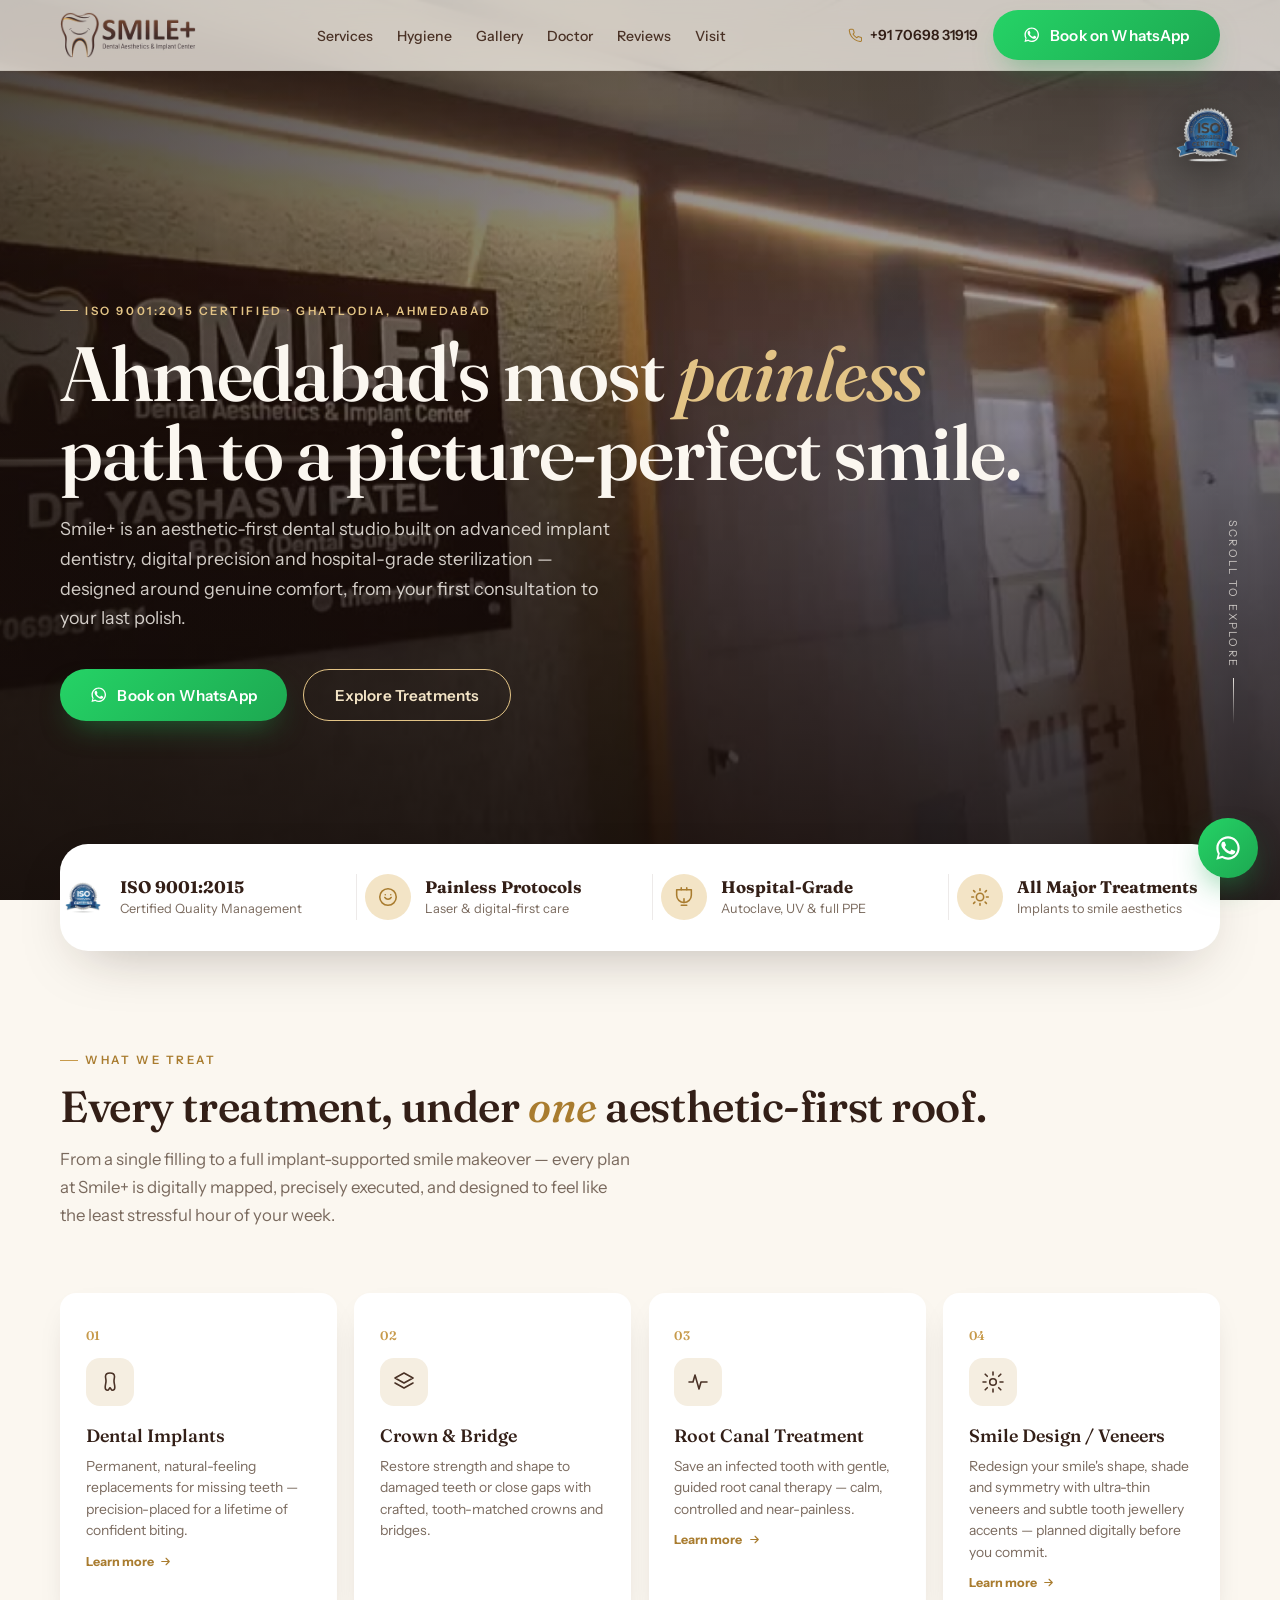
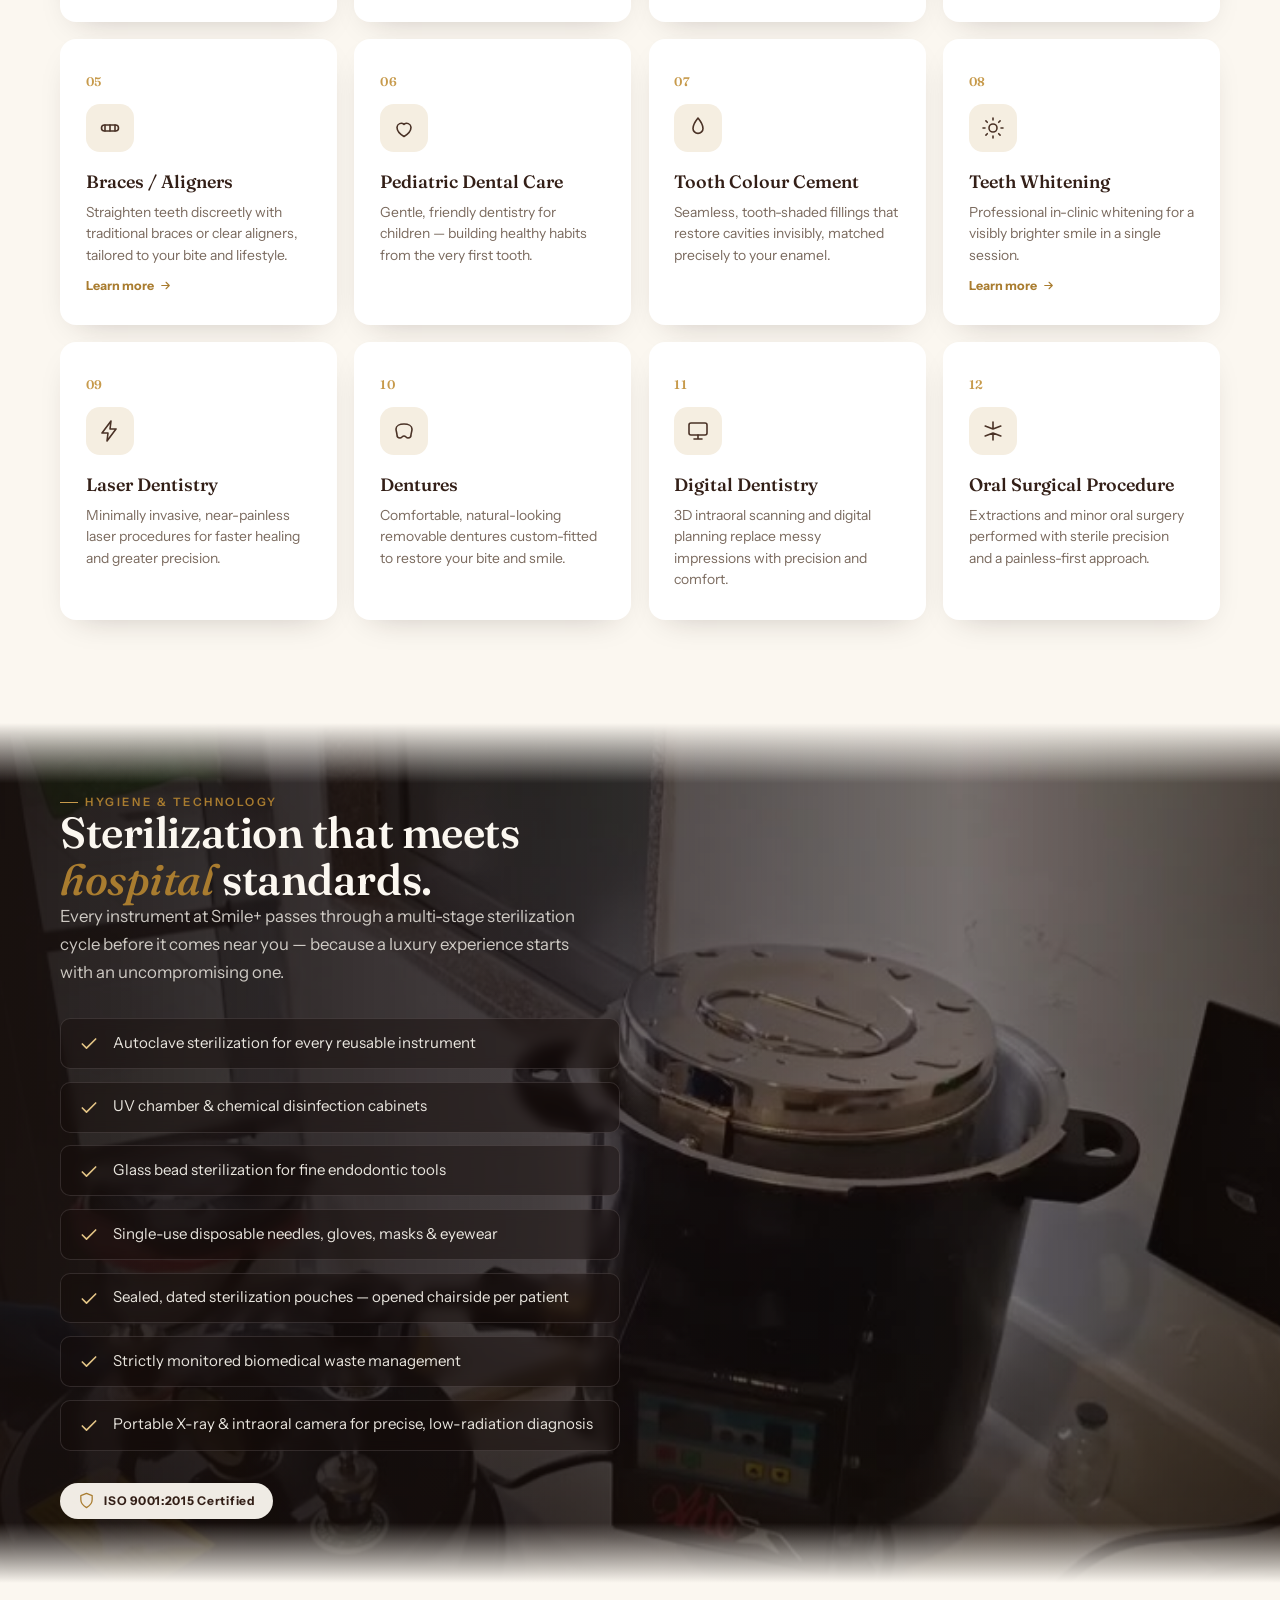
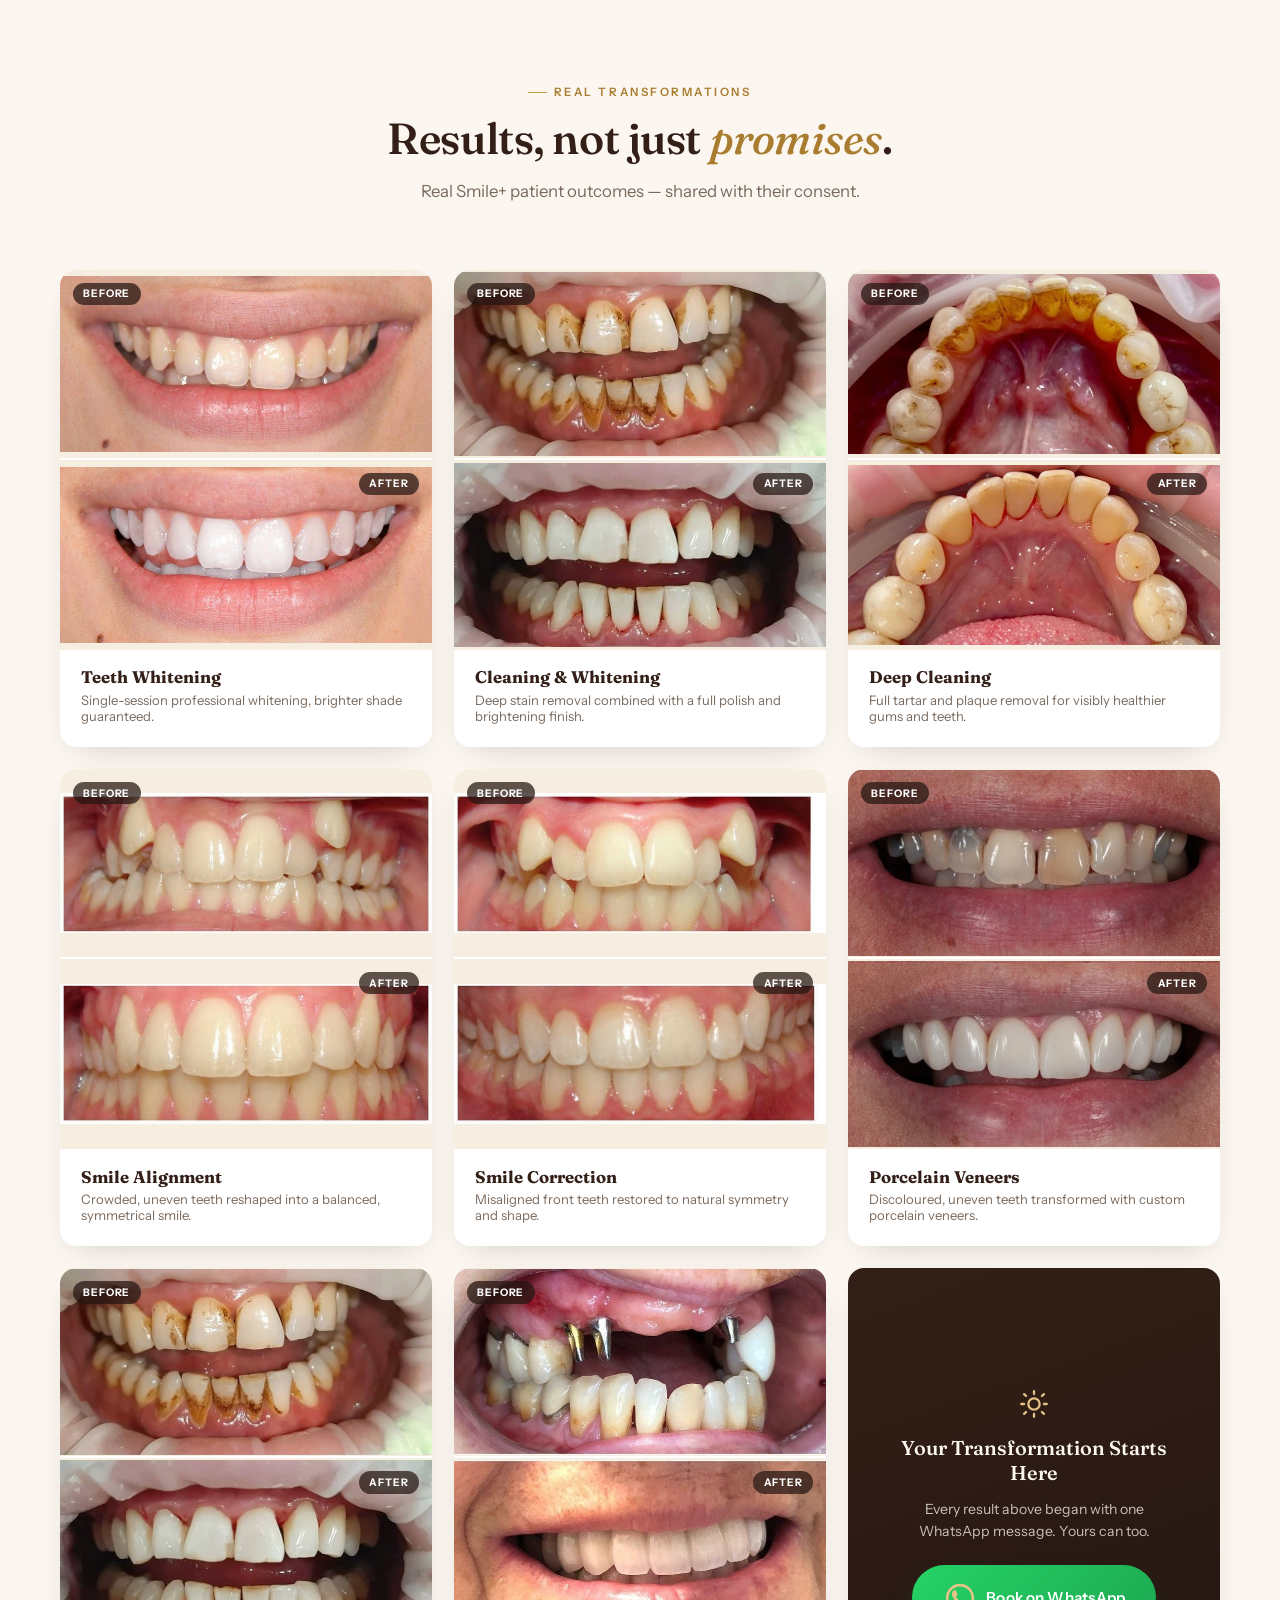
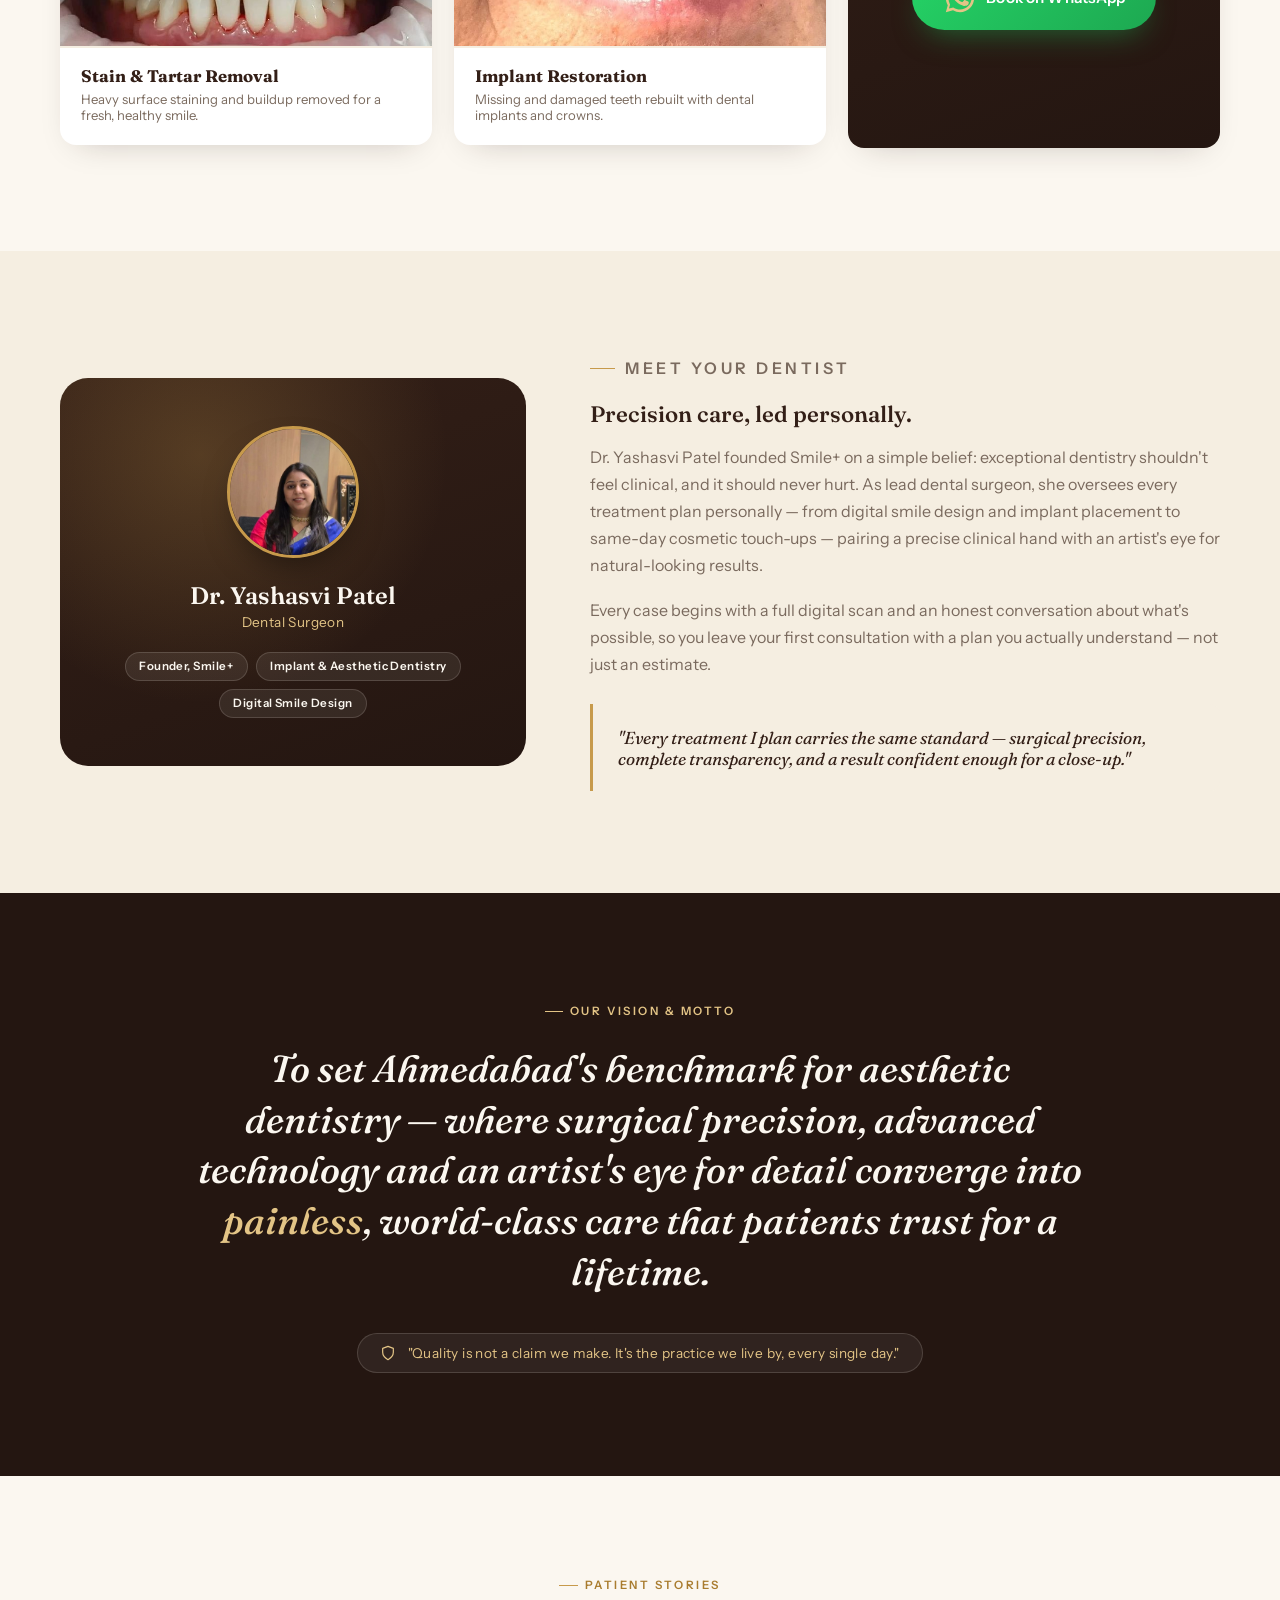
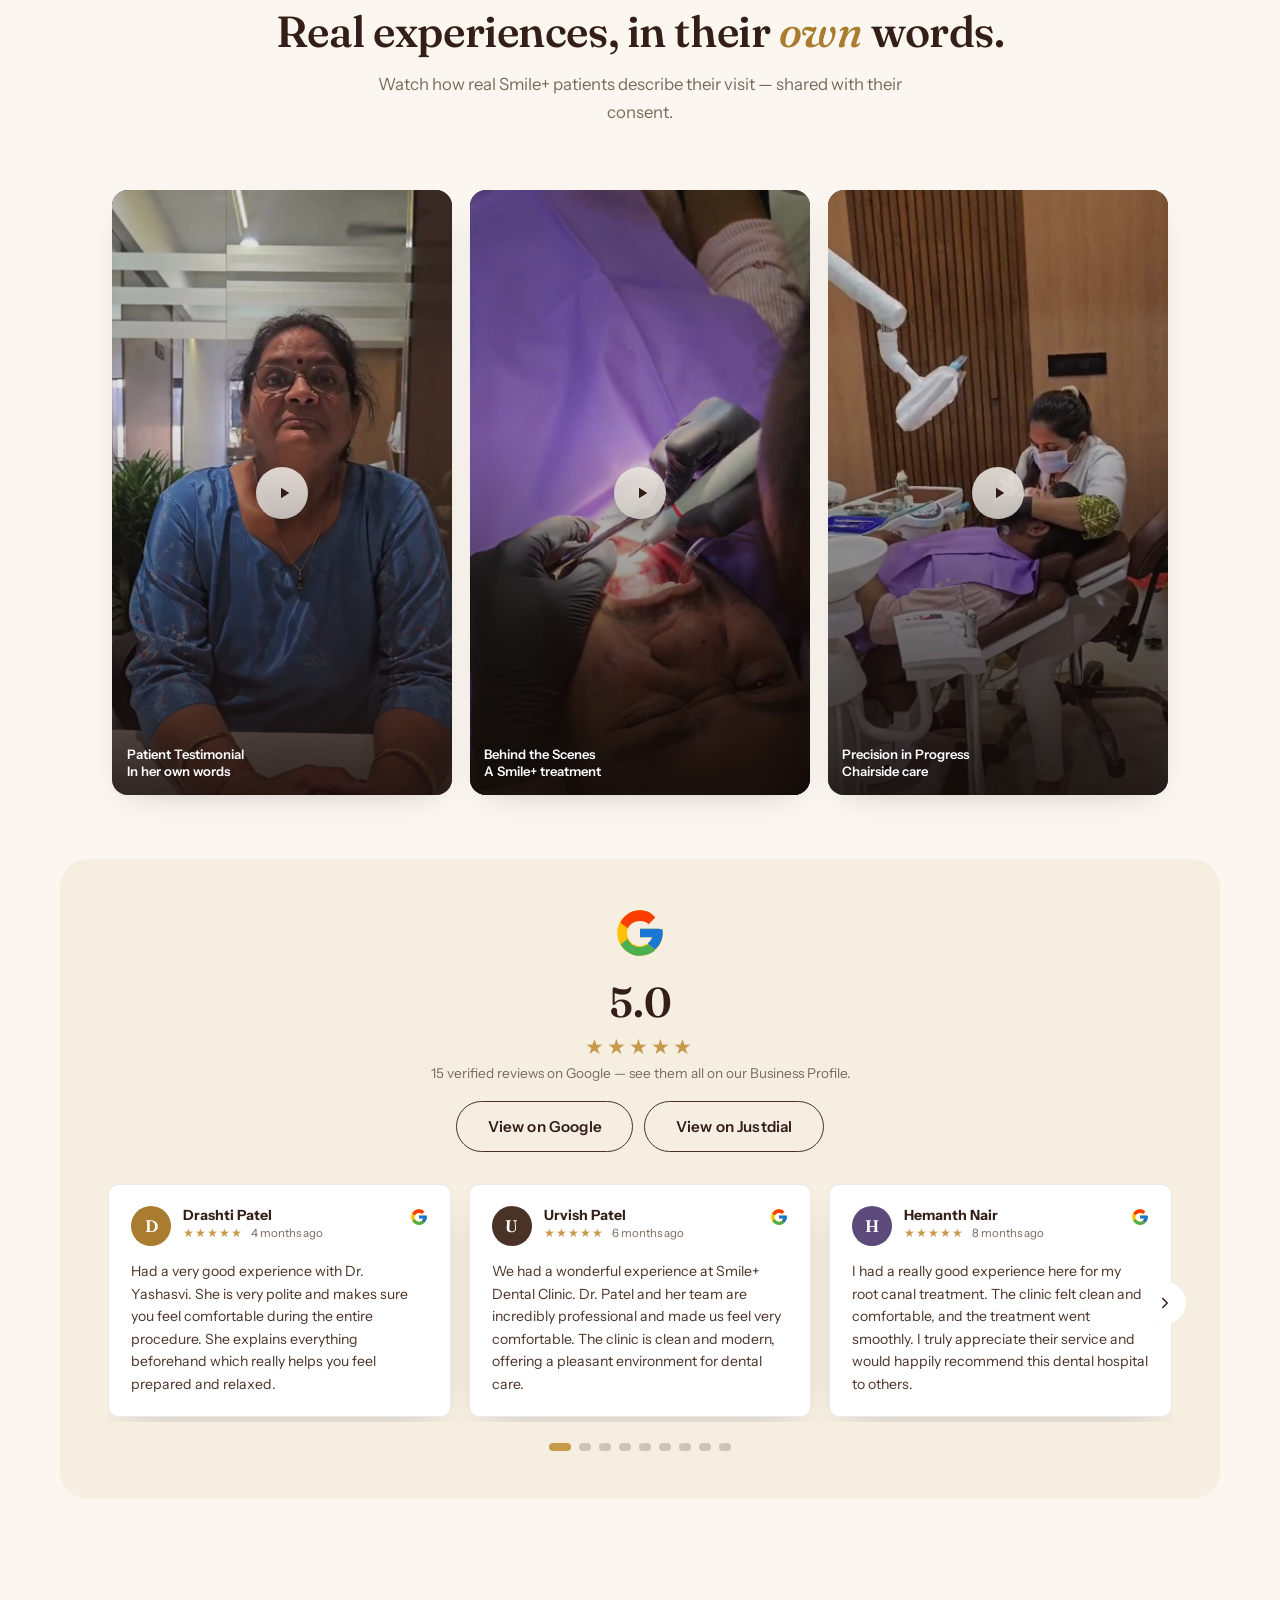
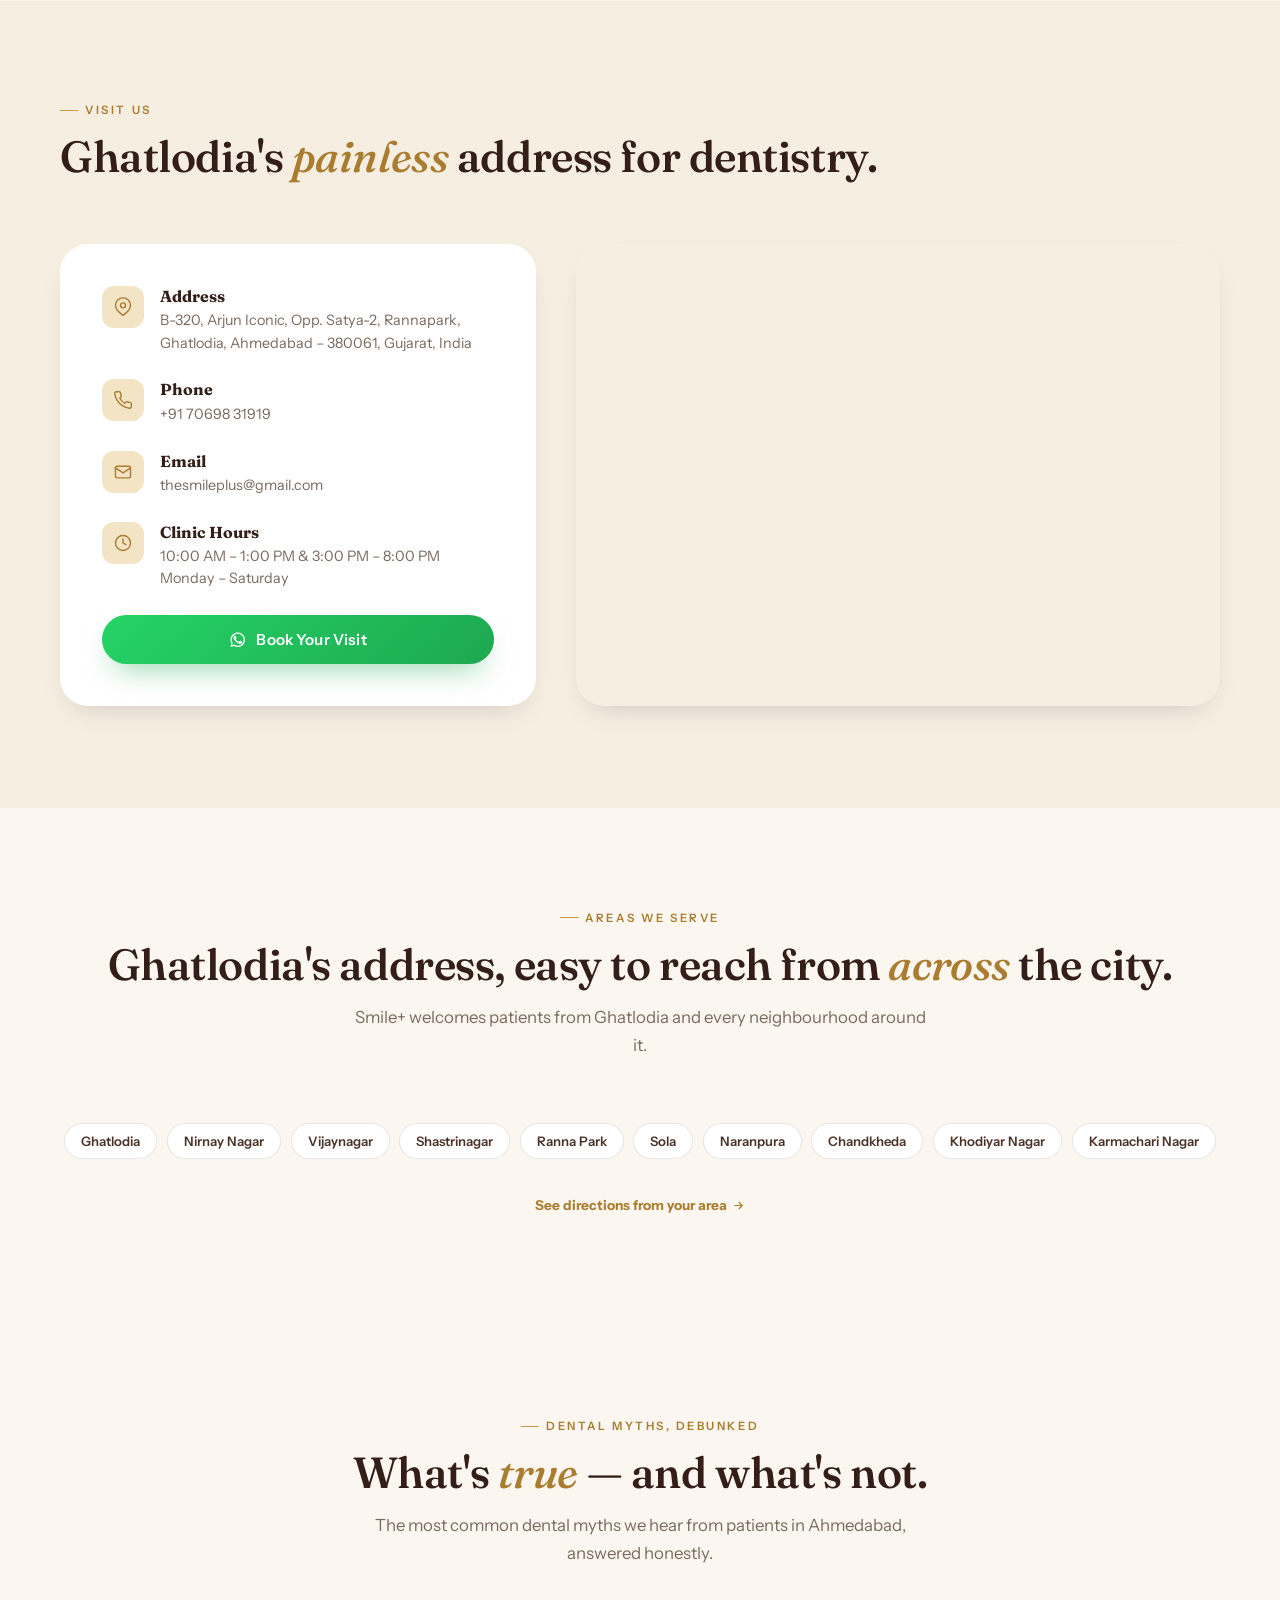
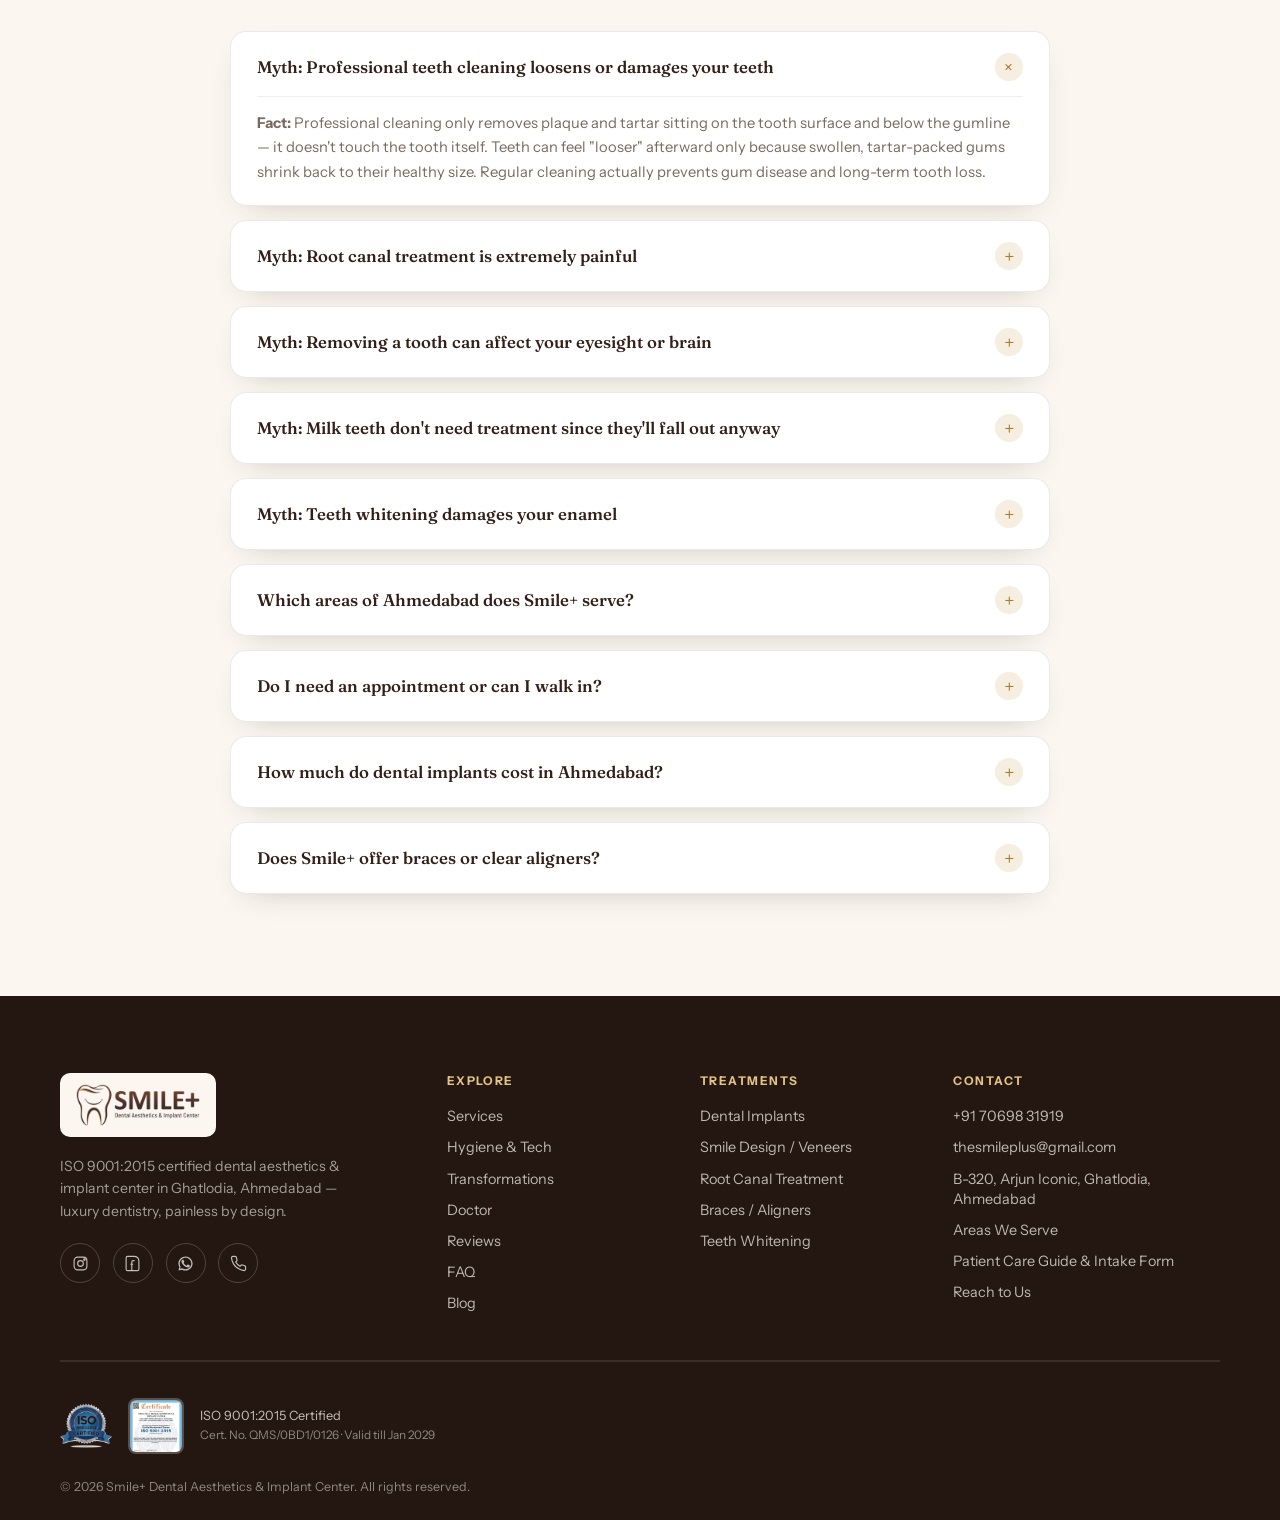
==== commit 9d193efa: "Audit" ====
--- a/index.html
+++ b/index.html
@@ -261,7 +261,7 @@
       <source data-src="assets/video/hero-bg.mp4" type="video/mp4">
     </video>
   </div>
-  <img src="assets/img/iso-badge.png" alt="ISO 9001:2015 Certified" class="hero-iso-badge">
+  <img src="assets/img/iso-badge.png" alt="ISO 9001:2015 Certified" class="hero-iso-badge" width="320" height="276">
   <div class="hero-inner container">
     <p class="eyebrow hero-eyebrow">ISO 9001:2015 Certified &middot; Ghatlodia, Ahmedabad</p>
     <h1 class="hero-title">Ahmedabad's most <em>painless</em><br>path to a picture-perfect smile.</h1>
@@ -284,7 +284,7 @@
 <div class="trust-strip container reveal">
   <div class="container" style="padding-inline:0;">
     <div class="trust-strip-item">
-      <div class="icon iso-icon"><img src="assets/img/iso-badge.png" alt="ISO 9001:2015 Certified"></div>
+      <div class="icon iso-icon"><img src="assets/img/iso-badge.png" alt="ISO 9001:2015 Certified" width="320" height="276"></div>
       <div><strong>ISO 9001:2015</strong><span>Certified Quality Management</span></div>
     </div>
     <div class="trust-strip-item">
@@ -612,17 +612,17 @@
     </div>
     <div class="video-grid">
       <div class="video-card reveal video-trigger" data-video="assets/video/patient-testimonial-1.mp4" data-poster="assets/img/thumb-testimonial-1.jpg">
-        <img src="assets/img/thumb-testimonial-1.jpg" alt="Smile+ patient testimonial video thumbnail" loading="lazy" decoding="async">
+        <img src="assets/img/thumb-testimonial-1.jpg" alt="Smile+ patient testimonial video thumbnail" width="720" height="1280" loading="lazy" decoding="async">
         <span class="play-badge"><svg viewBox="0 0 24 24" fill="currentColor"><path d="M8 5v14l11-7z"/></svg></span>
         <span class="vc-label">Patient Testimonial<br>In her own words</span>
       </div>
       <div class="video-card reveal video-trigger" data-video="assets/video/patient-treatment-1.mp4" data-poster="assets/img/thumb-treatment-1.jpg">
-        <img src="assets/img/thumb-treatment-1.jpg" alt="Patient treatment in progress at Smile+ video thumbnail" loading="lazy" decoding="async">
+        <img src="assets/img/thumb-treatment-1.jpg" alt="Patient treatment in progress at Smile+ video thumbnail" width="720" height="1280" loading="lazy" decoding="async">
         <span class="play-badge"><svg viewBox="0 0 24 24" fill="currentColor"><path d="M8 5v14l11-7z"/></svg></span>
         <span class="vc-label">Behind the Scenes<br>A Smile+ treatment</span>
       </div>
       <div class="video-card reveal video-trigger" data-video="assets/video/patient-treatment-2.mp4" data-poster="assets/img/thumb-treatment-2.jpg">
-        <img src="assets/img/thumb-treatment-2.jpg" alt="Chairside dental care at Smile+ video thumbnail" loading="lazy" decoding="async">
+        <img src="assets/img/thumb-treatment-2.jpg" alt="Chairside dental care at Smile+ video thumbnail" width="720" height="1280" loading="lazy" decoding="async">
         <span class="play-badge"><svg viewBox="0 0 24 24" fill="currentColor"><path d="M8 5v14l11-7z"/></svg></span>
         <span class="vc-label">Precision in Progress<br>Chairside care</span>
       </div>
@@ -848,9 +848,9 @@
       </div>
     </div>
     <div class="footer-iso">
-      <img src="assets/img/iso-badge.png" alt="ISO 9001:2015 Certified badge" class="footer-iso-badge">
+      <img src="assets/img/iso-badge.png" alt="ISO 9001:2015 Certified badge" class="footer-iso-badge" width="320" height="276" loading="lazy" decoding="async">
       <a href="assets/img/iso-certificate.jpg" target="_blank" rel="noopener" class="footer-iso-cert">
-        <img src="assets/img/iso-certificate.jpg" alt="Smile+ ISO 9001:2015 certificate — click to view full certificate" loading="lazy" decoding="async">
+        <img src="assets/img/iso-certificate-thumb.jpg" alt="Smile+ ISO 9001:2015 certificate — click to view full certificate" width="160" height="228" loading="lazy" decoding="async">
       </a>
       <span class="footer-iso-text">ISO 9001:2015 Certified<br><span>Cert. No. QMS/0BD1/0126 &middot; Valid till Jan 2029</span></span>
     </div>
